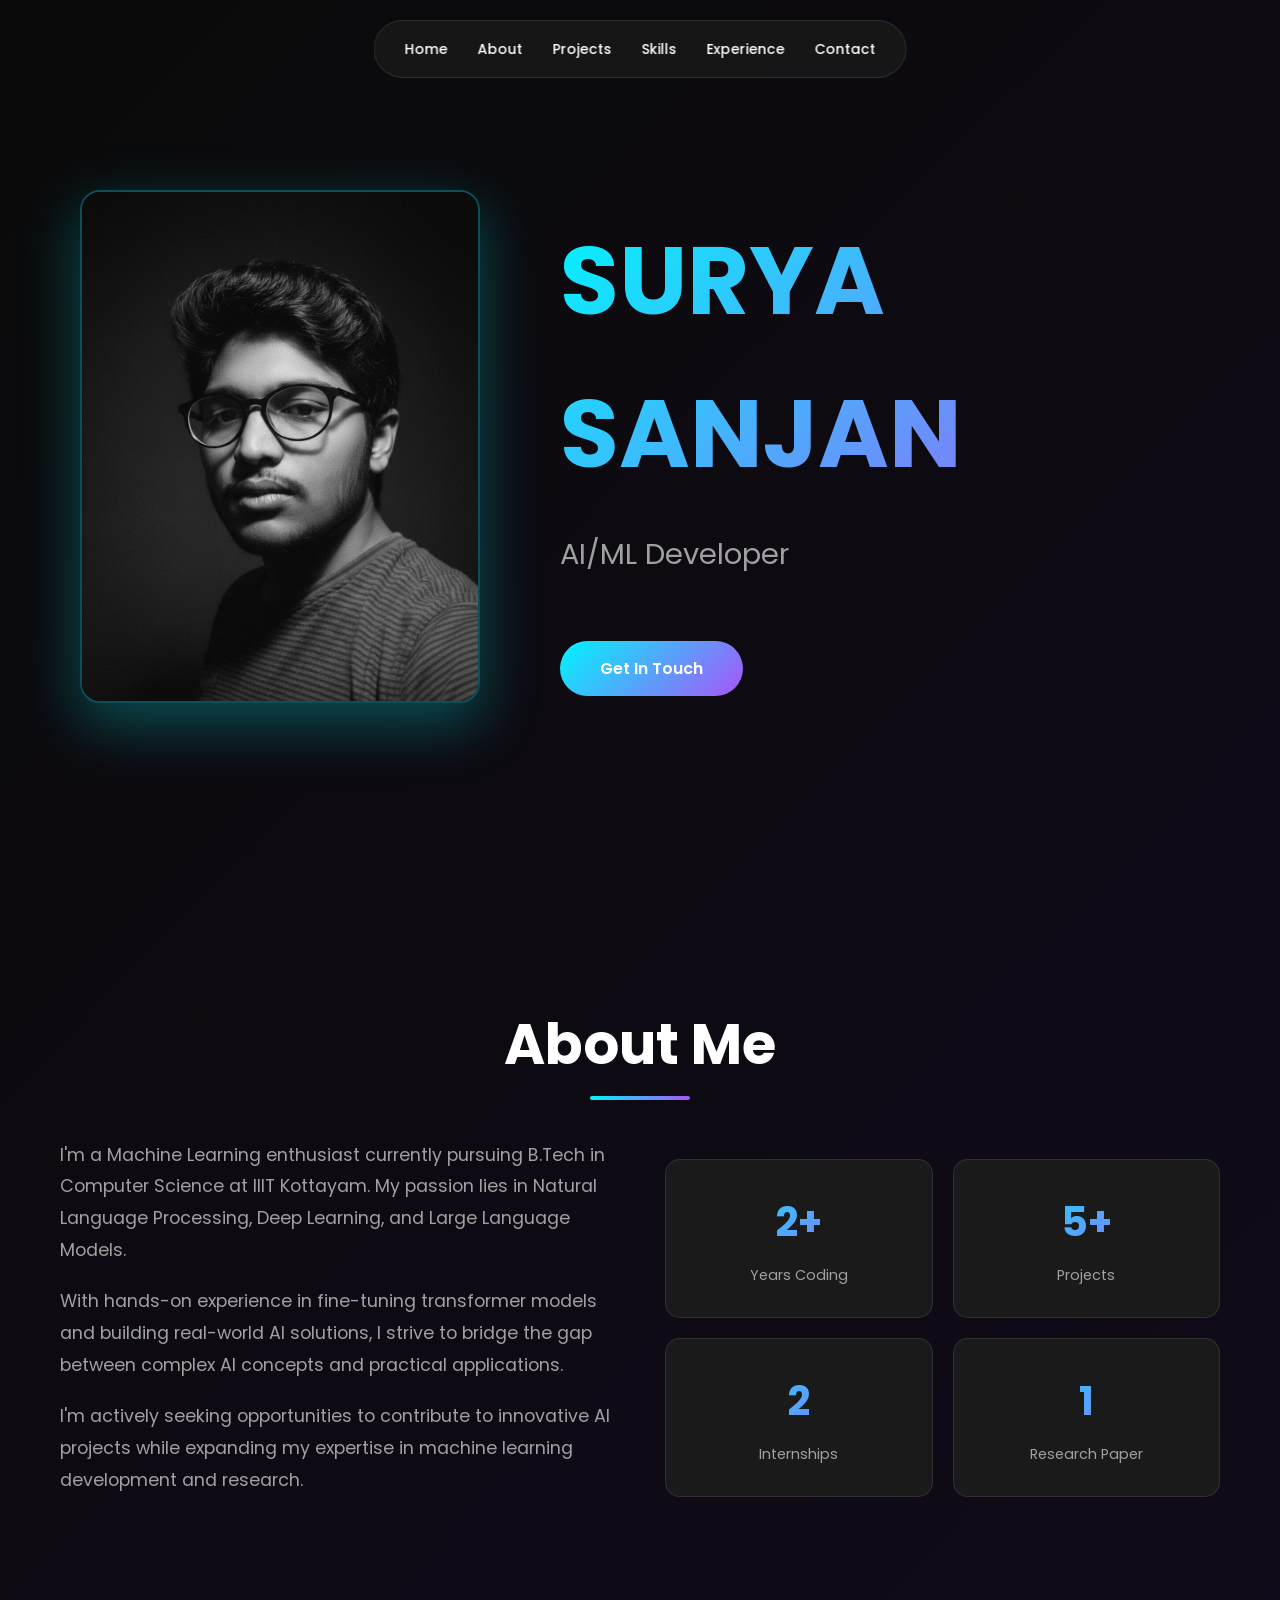
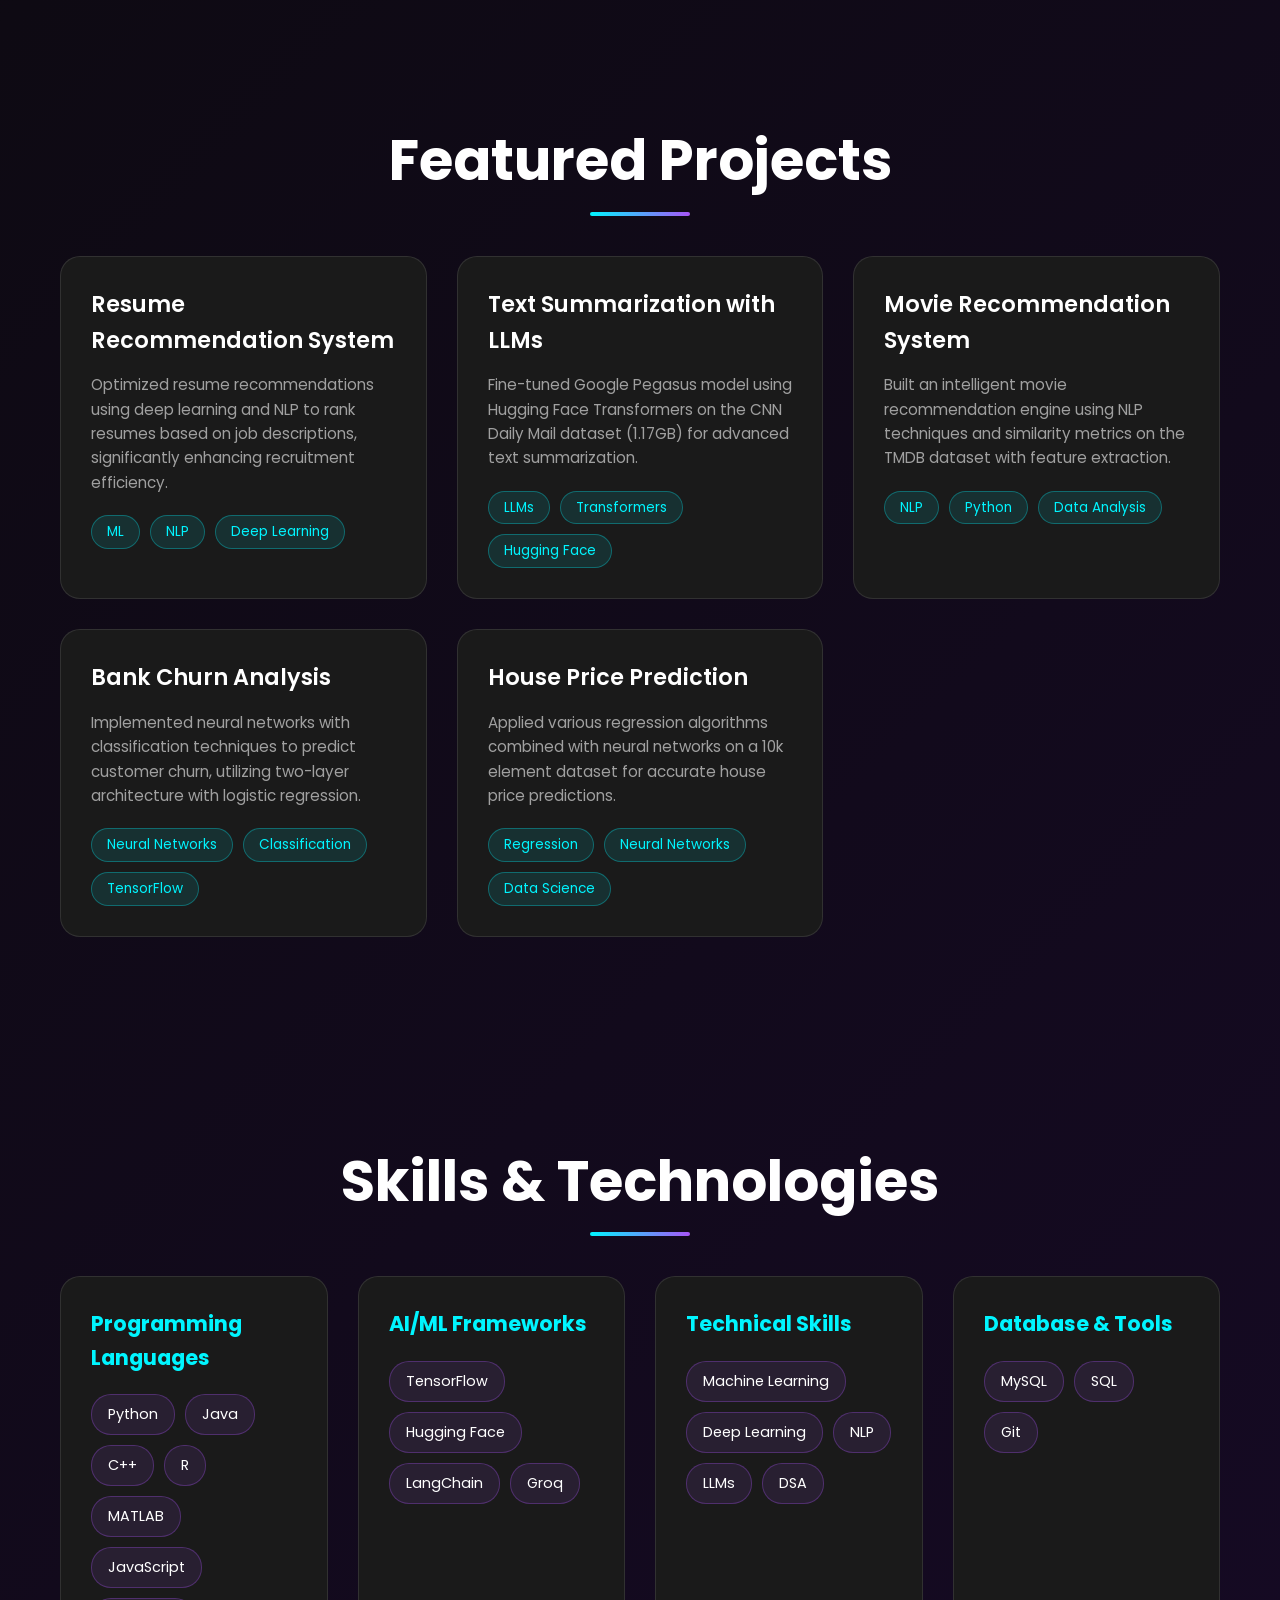
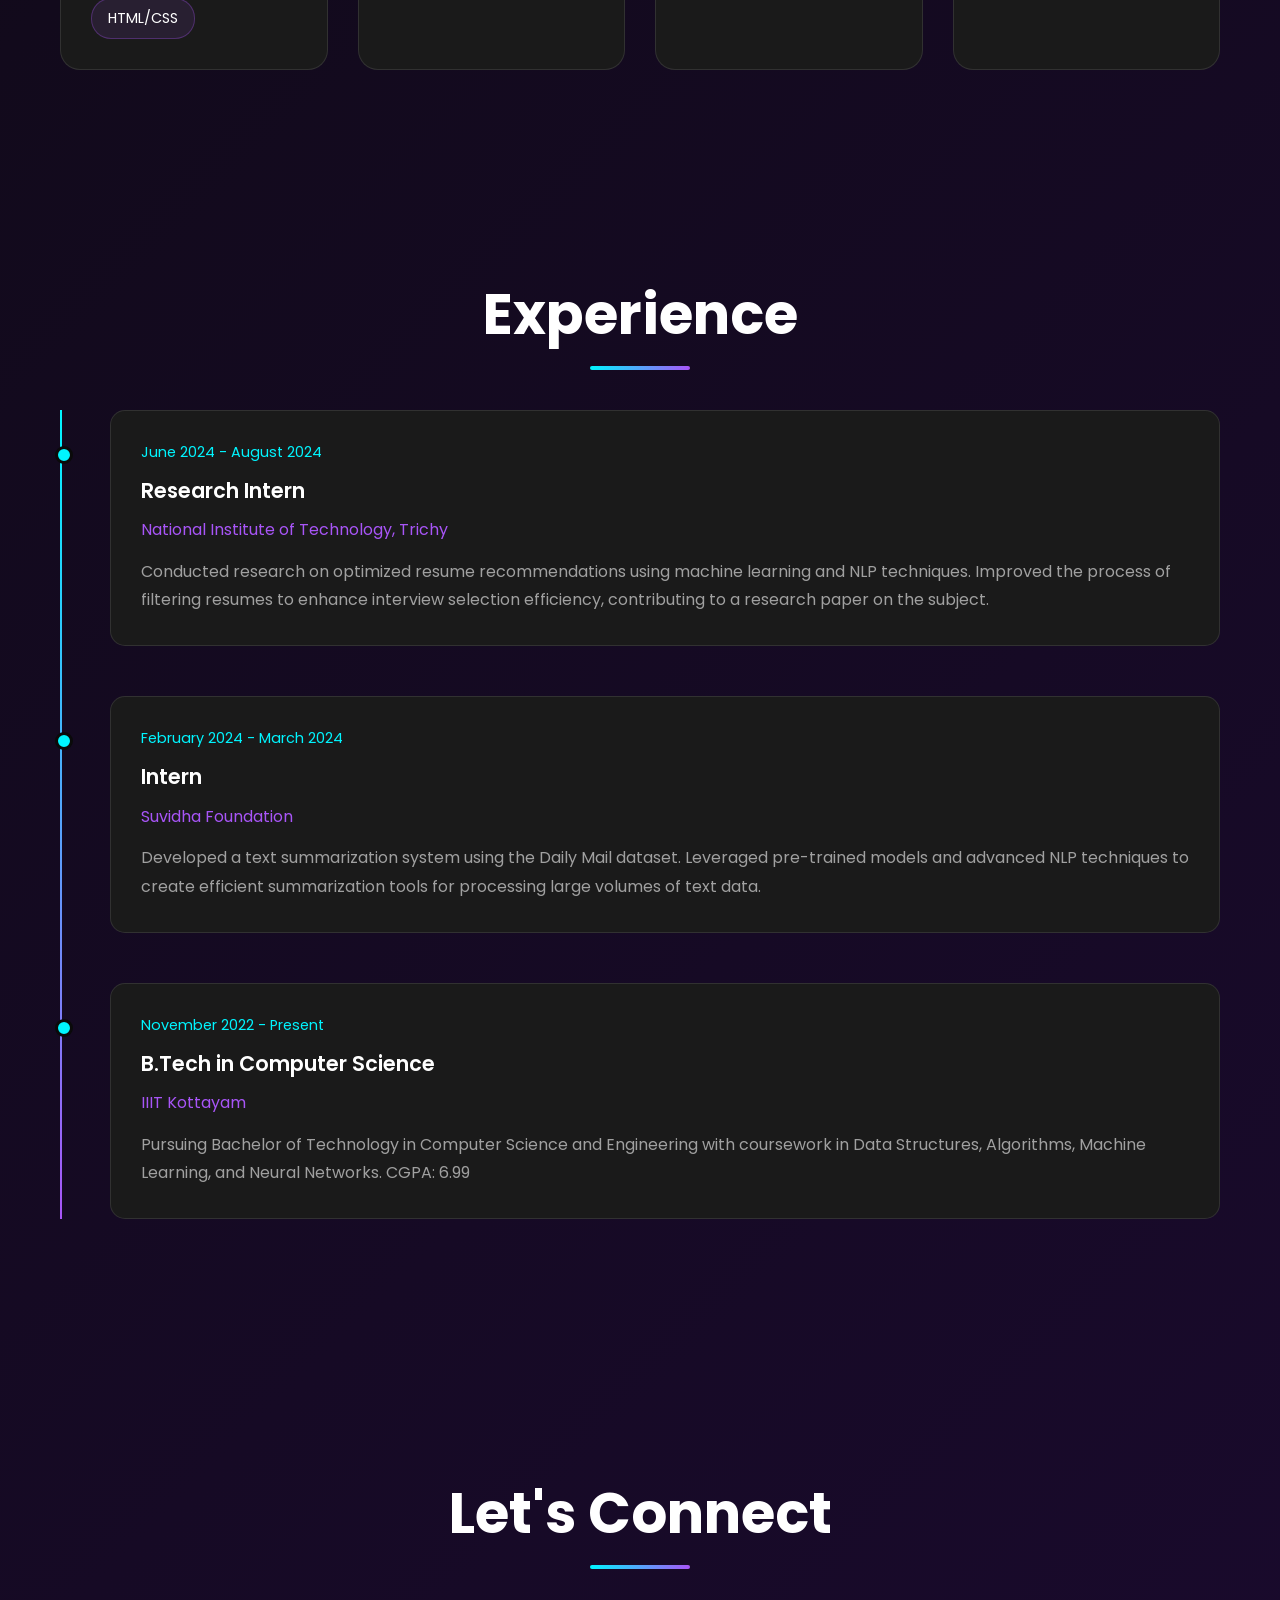
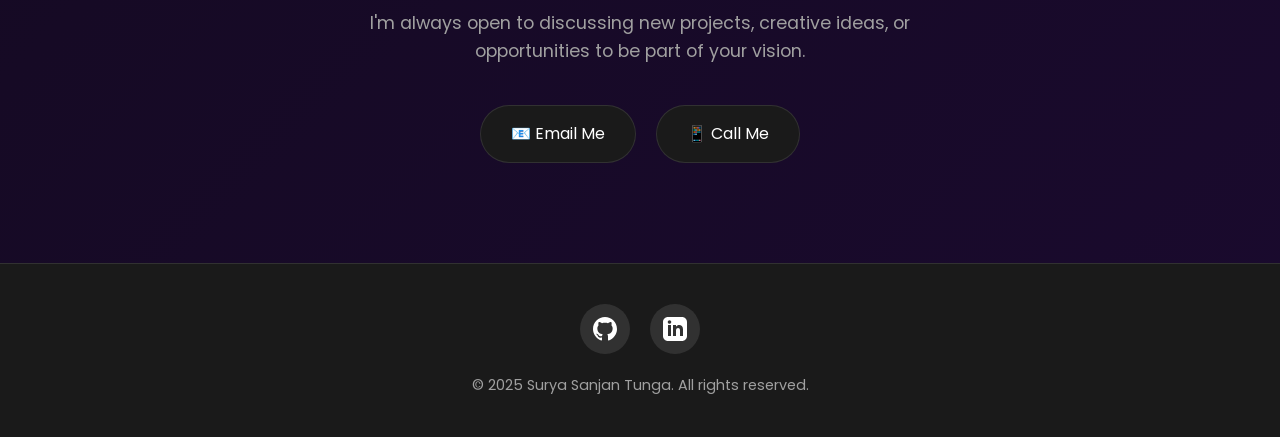
==== index.html @ 17c7e6f6 "index.html" ====
<!DOCTYPE html>
<html lang="en">
<head>
    <meta charset="UTF-8">
    <meta name="viewport" content="width=device-width, initial-scale=1.0">
    <title>Surya Sanjan - AI/ML Developer</title>
    <link href="https://fonts.googleapis.com/css2?family=Poppins:wght@300;400;600;700&display=swap" rel="stylesheet">
    <style>
        * {
            margin: 0;
            padding: 0;
            box-sizing: border-box;
        }

        :root {
            --primary-cyan: #00f5ff;
            --primary-purple: #a855f7;
            --dark-bg: #0a0a0a;
            --card-bg: #1a1a1a;
            --text-primary: #ffffff;
            --text-secondary: #a0a0a0;
        }

        body {
            font-family: 'Poppins', sans-serif;
            background: linear-gradient(135deg, #0a0a0a 0%, #1a0a2e 100%);
            color: var(--text-primary);
            overflow-x: hidden;
            line-height: 1.6;
        }

        #progress-bar {
            position: fixed;
            top: 0;
            left: 0;
            height: 3px;
            background: linear-gradient(90deg, var(--primary-cyan), var(--primary-purple));
            z-index: 9999;
            width: 0;
        }

        nav {
            position: fixed;
            top: 20px;
            left: 50%;
            transform: translateX(-50%);
            background: rgba(26, 26, 26, 0.8);
            backdrop-filter: blur(10px);
            padding: 15px 30px;
            border-radius: 50px;
            z-index: 1000;
            border: 1px solid rgba(255, 255, 255, 0.1);
        }

        nav ul {
            list-style: none;
            display: flex;
            gap: 30px;
        }

        nav a {
            color: var(--text-primary);
            text-decoration: none;
            font-size: 14px;
            font-weight: 500;
            transition: all 0.3s;
            position: relative;
        }

        nav a::after {
            content: '';
            position: absolute;
            bottom: -5px;
            left: 0;
            width: 0;
            height: 2px;
            background: var(--primary-cyan);
            transition: width 0.3s;
        }

        nav a:hover::after {
            width: 100%;
        }

        #hero {
            min-height: 100vh;
            display: flex;
            flex-direction: row;
            justify-content: center;
            align-items: center;
            gap: 80px;
            padding: 0 40px;
            position: relative;
        }

        .hero-image {
            flex: 0 0 400px;
            animation: slideInLeft 1s ease-out;
        }

        .hero-image img {
            width: 100%;
            height: auto;
            border-radius: 20px;
            box-shadow: 0 20px 60px rgba(0, 245, 255, 0.3);
            border: 2px solid rgba(0, 245, 255, 0.3);
        }

        .hero-content {
            flex: 1;
            text-align: left;
            animation: slideInRight 1s ease-out;
        }

        .hero-content h1 {
            font-size: clamp(3rem, 8vw, 6rem);
            font-weight: 700;
            margin-bottom: 20px;
            background: linear-gradient(135deg, var(--primary-cyan), var(--primary-purple));
            -webkit-background-clip: text;
            -webkit-text-fill-color: transparent;
            background-clip: text;
        }

        @keyframes slideInLeft {
            from {
                opacity: 0;
                transform: translateX(-100px);
            }
            to {
                opacity: 1;
                transform: translateX(0);
            }
        }

        @keyframes slideInRight {
            from {
                opacity: 0;
                transform: translateX(100px);
            }
            to {
                opacity: 1;
                transform: translateX(0);
            }
        }

        .typewriter {
            font-size: clamp(1.2rem, 3vw, 1.8rem);
            color: var(--text-secondary);
            margin-bottom: 30px;
            min-height: 60px;
        }

        .cta-button {
            display: inline-block;
            padding: 15px 40px;
            background: linear-gradient(135deg, var(--primary-cyan), var(--primary-purple));
            color: white;
            text-decoration: none;
            border-radius: 50px;
            font-weight: 600;
            transition: all 0.3s;
            margin-top: 20px;
        }

        .cta-button:hover {
            transform: translateY(-3px);
            box-shadow: 0 10px 30px rgba(0, 245, 255, 0.3);
        }

        section {
            padding: 100px 20px;
            max-width: 1200px;
            margin: 0 auto;
        }

        h2 {
            font-size: clamp(2.5rem, 5vw, 3.5rem);
            margin-bottom: 50px;
            text-align: center;
            position: relative;
        }

        h2::after {
            content: '';
            position: absolute;
            bottom: -10px;
            left: 50%;
            transform: translateX(-50%);
            width: 100px;
            height: 4px;
            background: linear-gradient(90deg, var(--primary-cyan), var(--primary-purple));
            border-radius: 2px;
        }

        .about-content {
            display: grid;
            grid-template-columns: 1fr 1fr;
            gap: 50px;
            align-items: center;
        }

        .about-text p {
            font-size: 1.1rem;
            color: var(--text-secondary);
            margin-bottom: 20px;
            line-height: 1.8;
        }

        .about-stats {
            display: grid;
            grid-template-columns: repeat(2, 1fr);
            gap: 20px;
        }

        .stat-card {
            background: var(--card-bg);
            padding: 30px;
            border-radius: 15px;
            text-align: center;
            border: 1px solid rgba(255, 255, 255, 0.1);
            transition: all 0.3s;
        }

        .stat-card:hover {
            transform: translateY(-10px);
            border-color: var(--primary-cyan);
            box-shadow: 0 10px 30px rgba(0, 245, 255, 0.2);
        }

        /* .stat-number {
            font-size: 2.5rem;
            font-weight: 700;
            background: linear-gradient(135deg, var(--primary-cyan), var(--primary-purple));
            -webkit-background-clip: text;
            -webkit-text-fill-color: transparent;
        } */
        .stat-number {
            font-size: 2.5rem;
            font-weight: 700;
            background: linear-gradient(135deg, var(--primary-cyan), var(--primary-purple));
            background-clip: text;              /* ✅ Standard property */
            -webkit-background-clip: text;      /* ✅ For WebKit browsers (Chrome, Safari) */
            -webkit-text-fill-color: transparent;
            color: transparent;                 /* ✅ For compatibility with Firefox */
        }


        .stat-label {
            color: var(--text-secondary);
            font-size: 0.9rem;
            margin-top: 10px;
        }

        .projects-grid {
            display: grid;
            grid-template-columns: repeat(auto-fit, minmax(320px, 1fr));
            gap: 30px;
        }

        .project-card {
            background: var(--card-bg);
            border-radius: 20px;
            overflow: hidden;
            border: 1px solid rgba(255, 255, 255, 0.1);
            transition: all 0.4s;
            cursor: pointer;
        }

        .project-card:hover {
            transform: translateY(-15px) scale(1.02);
            border-color: var(--primary-cyan);
            box-shadow: 0 20px 50px rgba(0, 245, 255, 0.3);
        }

        .project-content {
            padding: 30px;
        }

        .project-title {
            font-size: 1.4rem;
            font-weight: 600;
            margin-bottom: 15px;
            color: var(--text-primary);
        }

        .project-desc {
            color: var(--text-secondary);
            margin-bottom: 20px;
            font-size: 0.95rem;
        }

        .project-tags {
            display: flex;
            flex-wrap: wrap;
            gap: 10px;
        }

        .tag {
            padding: 5px 15px;
            background: rgba(0, 245, 255, 0.1);
            color: var(--primary-cyan);
            border-radius: 20px;
            font-size: 0.85rem;
            border: 1px solid rgba(0, 245, 255, 0.3);
        }

        .skills-container {
            display: grid;
            grid-template-columns: repeat(auto-fit, minmax(250px, 1fr));
            gap: 30px;
        }

        .skill-category {
            background: var(--card-bg);
            padding: 30px;
            border-radius: 20px;
            border: 1px solid rgba(255, 255, 255, 0.1);
            transition: all 0.3s;
        }

        .skill-category:hover {
            border-color: var(--primary-purple);
            box-shadow: 0 10px 30px rgba(168, 85, 247, 0.2);
        }

        .skill-category h3 {
            font-size: 1.3rem;
            margin-bottom: 20px;
            color: var(--primary-cyan);
        }

        .skill-list {
            display: flex;
            flex-wrap: wrap;
            gap: 10px;
        }

        .skill-item {
            padding: 8px 16px;
            background: rgba(168, 85, 247, 0.1);
            border-radius: 20px;
            font-size: 0.9rem;
            border: 1px solid rgba(168, 85, 247, 0.3);
            transition: all 0.3s;
        }

        .skill-item:hover {
            background: rgba(168, 85, 247, 0.2);
            transform: scale(1.05);
        }

        .timeline {
            position: relative;
            padding-left: 50px;
        }

        .timeline::before {
            content: '';
            position: absolute;
            left: 0;
            top: 0;
            height: 100%;
            width: 2px;
            background: linear-gradient(180deg, var(--primary-cyan), var(--primary-purple));
        }

        .timeline-item {
            position: relative;
            margin-bottom: 50px;
            padding: 30px;
            background: var(--card-bg);
            border-radius: 15px;
            border: 1px solid rgba(255, 255, 255, 0.1);
            transition: all 0.3s;
        }

        .timeline-item::before {
            content: '';
            position: absolute;
            left: -56px;
            top: 35px;
            width: 12px;
            height: 12px;
            border-radius: 50%;
            background: var(--primary-cyan);
            border: 3px solid var(--dark-bg);
        }

        .timeline-item:hover {
            transform: translateX(10px);
            border-color: var(--primary-cyan);
            box-shadow: 0 10px 30px rgba(0, 245, 255, 0.2);
        }

        .timeline-date {
            color: var(--primary-cyan);
            font-size: 0.9rem;
            margin-bottom: 10px;
        }

        .timeline-title {
            font-size: 1.3rem;
            font-weight: 600;
            margin-bottom: 10px;
        }

        .timeline-company {
            color: var(--primary-purple);
            margin-bottom: 15px;
        }

        .timeline-desc {
            color: var(--text-secondary);
            line-height: 1.8;
        }

        .contact-content {
            text-align: center;
            max-width: 600px;
            margin: 0 auto;
        }

        .contact-links {
            display: flex;
            justify-content: center;
            gap: 20px;
            margin-top: 40px;
            flex-wrap: wrap;
        }

        .contact-link {
            padding: 15px 30px;
            background: var(--card-bg);
            border-radius: 50px;
            text-decoration: none;
            color: var(--text-primary);
            border: 1px solid rgba(255, 255, 255, 0.1);
            transition: all 0.3s;
            display: flex;
            align-items: center;
            gap: 10px;
        }

        .contact-link:hover {
            border-color: var(--primary-cyan);
            transform: translateY(-5px);
            box-shadow: 0 10px 30px rgba(0, 245, 255, 0.3);
        }

        footer {
            text-align: center;
            padding: 40px 20px;
            background: var(--card-bg);
            border-top: 1px solid rgba(255, 255, 255, 0.1);
        }

        .social-links {
            display: flex;
            justify-content: center;
            gap: 20px;
            margin-bottom: 20px;
        }

        .social-link {
            width: 50px;
            height: 50px;
            border-radius: 50%;
            background: rgba(255, 255, 255, 0.1);
            display: flex;
            align-items: center;
            justify-content: center;
            text-decoration: none;
            color: var(--text-primary);
            transition: all 0.3s;
            font-size: 1.2rem;
        }

        .social-link:hover {
            background: var(--primary-cyan);
            transform: translateY(-5px);
        }

        @media (max-width: 768px) {
            nav ul {
                gap: 15px;
            }

            nav a {
                font-size: 12px;
            }

            #hero {
                flex-direction: column;
                text-align: center;
                gap: 40px;
            }

            .hero-image {
                flex: none;
                max-width: 300px;
            }

            .hero-content {
                text-align: center;
            }

            .about-content {
                grid-template-columns: 1fr;
            }

            .about-stats {
                grid-template-columns: 1fr;
            }

            .projects-grid {
                grid-template-columns: 1fr;
            }

            section {
                padding: 60px 20px;
            }

            .timeline {
                padding-left: 30px;
            }

            .timeline-item::before {
                left: -36px;
            }
        }
    </style>
</head>
<body>
    <div id="progress-bar"></div>

    <nav>
        <ul>
            <li><a href="#hero">Home</a></li>
            <li><a href="#about">About</a></li>
            <li><a href="#projects">Projects</a></li>
            <li><a href="#skills">Skills</a></li>
            <li><a href="#experience">Experience</a></li>
            <li><a href="#contact">Contact</a></li>
        </ul>
    </nav>

    <section id="hero">
        <div class="hero-image">
            <img src="img.jpg" alt="Surya Sanjan">
        </div>
        <div class="hero-content">
            <h1>SURYA SANJAN</h1>
            <div class="typewriter" id="typewriter"></div>
            <a href="#contact" class="cta-button">Get In Touch</a>
        </div>
    </section>

    <section id="about">
        <h2>About Me</h2>
        <div class="about-content">
            <div class="about-text">
                <p>
                    I'm a Machine Learning enthusiast currently pursuing B.Tech in Computer Science at IIIT Kottayam. 
                    My passion lies in Natural Language Processing, Deep Learning, and Large Language Models.
                </p>
                <p>
                    With hands-on experience in fine-tuning transformer models and building real-world AI solutions, 
                    I strive to bridge the gap between complex AI concepts and practical applications.
                </p>
                <p>
                    I'm actively seeking opportunities to contribute to innovative AI projects while expanding my expertise 
                    in machine learning development and research.
                </p>
            </div>
            <div class="about-stats">
                <div class="stat-card">
                    <div class="stat-number">2+</div>
                    <div class="stat-label">Years Coding</div>
                </div>
                <div class="stat-card">
                    <div class="stat-number">5+</div>
                    <div class="stat-label">Projects</div>
                </div>
                <div class="stat-card">
                    <div class="stat-number">2</div>
                    <div class="stat-label">Internships</div>
                </div>
                <div class="stat-card">
                    <div class="stat-number">1</div>
                    <div class="stat-label">Research Paper</div>
                </div>
            </div>
        </div>
    </section>

    <section id="projects">
        <h2>Featured Projects</h2>
        <div class="projects-grid">
            <div class="project-card">
                <div class="project-content">
                    <h3 class="project-title">Resume Recommendation System</h3>
                    <p class="project-desc">
                        Optimized resume recommendations using deep learning and NLP to rank resumes based on job descriptions, 
                        significantly enhancing recruitment efficiency.
                    </p>
                    <div class="project-tags">
                        <span class="tag">ML</span>
                        <span class="tag">NLP</span>
                        <span class="tag">Deep Learning</span>
                    </div>
                </div>
            </div>

            <div class="project-card">
                <div class="project-content">
                    <h3 class="project-title">Text Summarization with LLMs</h3>
                    <p class="project-desc">
                        Fine-tuned Google Pegasus model using Hugging Face Transformers on the CNN Daily Mail dataset (1.17GB) 
                        for advanced text summarization.
                    </p>
                    <div class="project-tags">
                        <span class="tag">LLMs</span>
                        <span class="tag">Transformers</span>
                        <span class="tag">Hugging Face</span>
                    </div>
                </div>
            </div>

            <div class="project-card">
                <div class="project-content">
                    <h3 class="project-title">Movie Recommendation System</h3>
                    <p class="project-desc">
                        Built an intelligent movie recommendation engine using NLP techniques and similarity metrics 
                        on the TMDB dataset with feature extraction.
                    </p>
                    <div class="project-tags">
                        <span class="tag">NLP</span>
                        <span class="tag">Python</span>
                        <span class="tag">Data Analysis</span>
                    </div>
                </div>
            </div>

            <div class="project-card">
                <div class="project-content">
                    <h3 class="project-title">Bank Churn Analysis</h3>
                    <p class="project-desc">
                        Implemented neural networks with classification techniques to predict customer churn, 
                        utilizing two-layer architecture with logistic regression.
                    </p>
                    <div class="project-tags">
                        <span class="tag">Neural Networks</span>
                        <span class="tag">Classification</span>
                        <span class="tag">TensorFlow</span>
                    </div>
                </div>
            </div>

            <div class="project-card">
                <div class="project-content">
                    <h3 class="project-title">House Price Prediction</h3>
                    <p class="project-desc">
                        Applied various regression algorithms combined with neural networks on a 10k element dataset 
                        for accurate house price predictions.
                    </p>
                    <div class="project-tags">
                        <span class="tag">Regression</span>
                        <span class="tag">Neural Networks</span>
                        <span class="tag">Data Science</span>
                    </div>
                </div>
            </div>
        </div>
    </section>

    <section id="skills">
        <h2>Skills & Technologies</h2>
        <div class="skills-container">
            <div class="skill-category">
                <h3>Programming Languages</h3>
                <div class="skill-list">
                    <span class="skill-item">Python</span>
                    <span class="skill-item">Java</span>
                    <span class="skill-item">C++</span>
                    <span class="skill-item">R</span>
                    <span class="skill-item">MATLAB</span>
                    <span class="skill-item">JavaScript</span>
                    <span class="skill-item">HTML/CSS</span>
                </div>
            </div>

            <div class="skill-category">
                <h3>AI/ML Frameworks</h3>
                <div class="skill-list">
                    <span class="skill-item">TensorFlow</span>
                    <span class="skill-item">Hugging Face</span>
                    <span class="skill-item">LangChain</span>
                    <span class="skill-item">Groq</span>
                </div>
            </div>

            <div class="skill-category">
                <h3>Technical Skills</h3>
                <div class="skill-list">
                    <span class="skill-item">Machine Learning</span>
                    <span class="skill-item">Deep Learning</span>
                    <span class="skill-item">NLP</span>
                    <span class="skill-item">LLMs</span>
                    <span class="skill-item">DSA</span>
                </div>
            </div>

            <div class="skill-category">
                <h3>Database & Tools</h3>
                <div class="skill-list">
                    <span class="skill-item">MySQL</span>
                    <span class="skill-item">SQL</span>
                    <span class="skill-item">Git</span>
                </div>
            </div>
        </div>
    </section>

    <section id="experience">
        <h2>Experience</h2>
        <div class="timeline">
            <div class="timeline-item">
                <div class="timeline-date">June 2024 - August 2024</div>
                <h3 class="timeline-title">Research Intern</h3>
                <div class="timeline-company">National Institute of Technology, Trichy</div>
                <p class="timeline-desc">
                    Conducted research on optimized resume recommendations using machine learning and NLP techniques. 
                    Improved the process of filtering resumes to enhance interview selection efficiency, contributing to 
                    a research paper on the subject.
                </p>
            </div>

            <div class="timeline-item">
                <div class="timeline-date">February 2024 - March 2024</div>
                <h3 class="timeline-title">Intern</h3>
                <div class="timeline-company">Suvidha Foundation</div>
                <p class="timeline-desc">
                    Developed a text summarization system using the Daily Mail dataset. Leveraged pre-trained models and 
                    advanced NLP techniques to create efficient summarization tools for processing large volumes of text data.
                </p>
            </div>

            <div class="timeline-item">
                <div class="timeline-date">November 2022 - Present</div>
                <h3 class="timeline-title">B.Tech in Computer Science</h3>
                <div class="timeline-company">IIIT Kottayam</div>
                <p class="timeline-desc">
                    Pursuing Bachelor of Technology in Computer Science and Engineering with coursework in Data Structures, 
                    Algorithms, Machine Learning, and Neural Networks. CGPA: 6.99
                </p>
            </div>
        </div>
    </section>

    <section id="contact">
        <h2>Let's Connect</h2>
        <div class="contact-content">
            <p style="color: var(--text-secondary); font-size: 1.1rem; margin-bottom: 30px;">
                I'm always open to discussing new projects, creative ideas, or opportunities to be part of your vision.
            </p>
            <div class="contact-links">
                <a href="mailto:t.sanjan018@gmail.com" class="contact-link">
                    📧 Email Me
                </a>
                <a href="tel:+919059397913" class="contact-link">
                    📱 Call Me
                </a>
            </div>
        </div>
    </section>

    <footer>
        <div class="social-links">
            <a href="https://github.com/Sanjan2005" target="_blank" class="social-link" title="GitHub">
                <svg width="24" height="24" viewBox="0 0 24 24" fill="currentColor">
                    <path d="M12 0c-6.626 0-12 5.373-12 12 0 5.302 3.438 9.8 8.207 11.387.599.111.793-.261.793-.577v-2.234c-3.338.726-4.033-1.416-4.033-1.416-.546-1.387-1.333-1.756-1.333-1.756-1.089-.745.083-.729.083-.729 1.205.084 1.839 1.237 1.839 1.237 1.07 1.834 2.807 1.304 3.492.997.107-.775.418-1.305.762-1.604-2.665-.305-5.467-1.334-5.467-5.931 0-1.311.469-2.381 1.236-3.221-.124-.303-.535-1.524.117-3.176 0 0 1.008-.322 3.301 1.23.957-.266 1.983-.399 3.003-.404 1.02.005 2.047.138 3.006.404 2.291-1.552 3.297-1.23 3.297-1.23.653 1.653.242 2.874.118 3.176.77.84 1.235 1.911 1.235 3.221 0 4.609-2.807 5.624-5.479 5.921.43.372.823 1.102.823 2.222v3.293c0 .319.192.694.801.576 4.765-1.589 8.199-6.086 8.199-11.386 0-6.627-5.373-12-12-12z"/>
                </svg>
            </a>
            <a href="https://linkedin.com/in/surya-sanjan-6b492125a" target="_blank" class="social-link" title="LinkedIn">
                <svg width="24" height="24" viewBox="0 0 24 24" fill="currentColor">
                    <path d="M19 0h-14c-2.761 0-5 2.239-5 5v14c0 2.761 2.239 5 5 5h14c2.762 0 5-2.239 5-5v-14c0-2.761-2.238-5-5-5zm-11 19h-3v-11h3v11zm-1.5-12.268c-.966 0-1.75-.79-1.75-1.764s.784-1.764 1.75-1.764 1.75.79 1.75 1.764-.783 1.764-1.75 1.764zm13.5 12.268h-3v-5.604c0-3.368-4-3.113-4 0v5.604h-3v-11h3v1.765c1.396-2.586 7-2.777 7 2.476v6.759z"/>
                </svg>
            </a>
        </div>
        <p style="color: var(--text-secondary); font-size: 0.9rem;">
            © 2025 Surya Sanjan Tunga. All rights reserved.
        </p>
    </footer>

    <script>
        window.addEventListener('scroll', function() {
            const winScroll = document.body.scrollTop || document.documentElement.scrollTop;
            const height = document.documentElement.scrollHeight - document.documentElement.clientHeight;
            const scrolled = (winScroll / height) * 100;
            document.getElementById('progress-bar').style.width = scrolled + '%';
        });

        const phrases = ['AI/ML Developer', 'NLP Enthusiast', 'Deep Learning Expert', 'LLM Specialist'];
        let phraseIndex = 0;
        let charIndex = 0;
        let isDeleting = false;
        const typewriterElement = document.getElementById('typewriter');

        function typeWriter() {
            const currentPhrase = phrases[phraseIndex];
            
            if (isDeleting) {
                typewriterElement.textContent = currentPhrase.substring(0, charIndex - 1);
                charIndex--;
            } else {
                typewriterElement.textContent = currentPhrase.substring(0, charIndex + 1);
                charIndex++;
            }

            let typeSpeed = isDeleting ? 50 : 100;

            if (!isDeleting && charIndex === currentPhrase.length) {
                typeSpeed = 2000;
                isDeleting = true;
            } else if (isDeleting && charIndex === 0) {
                isDeleting = false;
                phraseIndex = (phraseIndex + 1) % phrases.length;
                typeSpeed = 500;
            }

            setTimeout(typeWriter, typeSpeed);
        }

        typeWriter();
    </script>
</body>
</html>
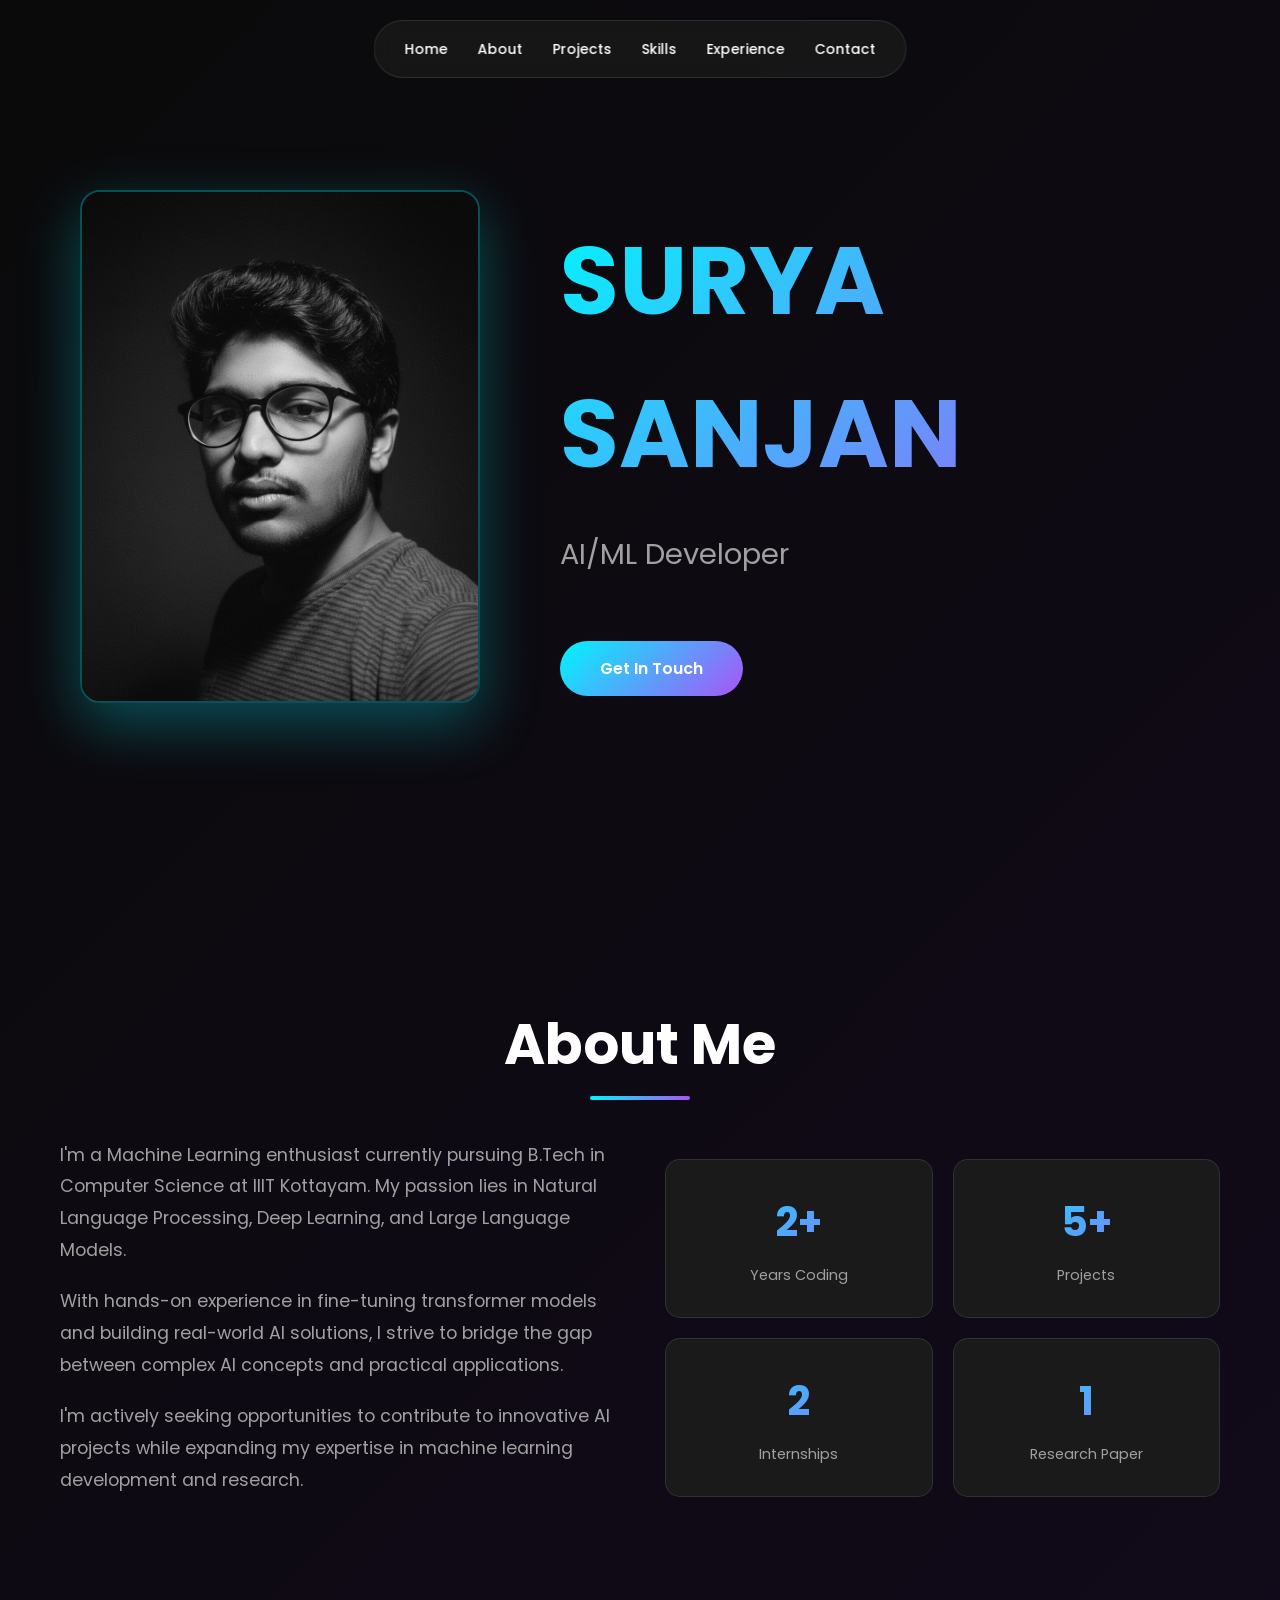
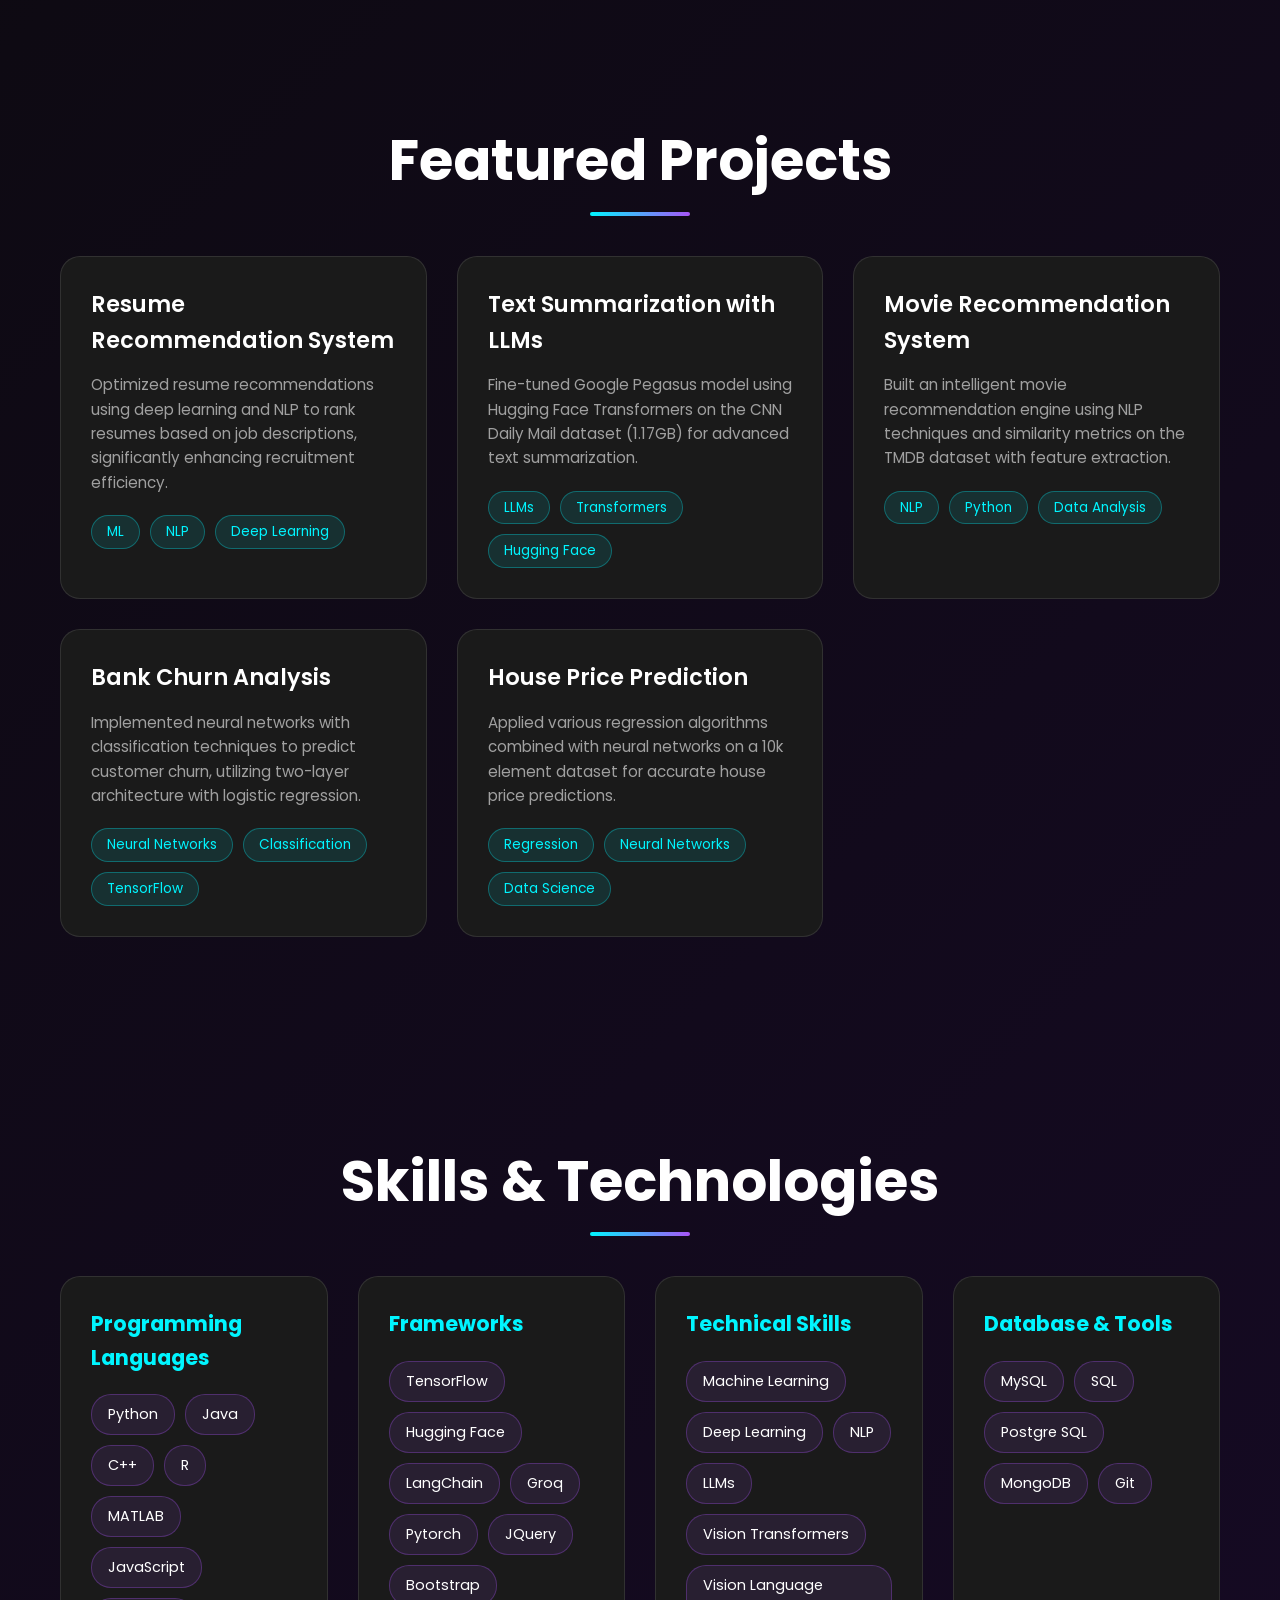
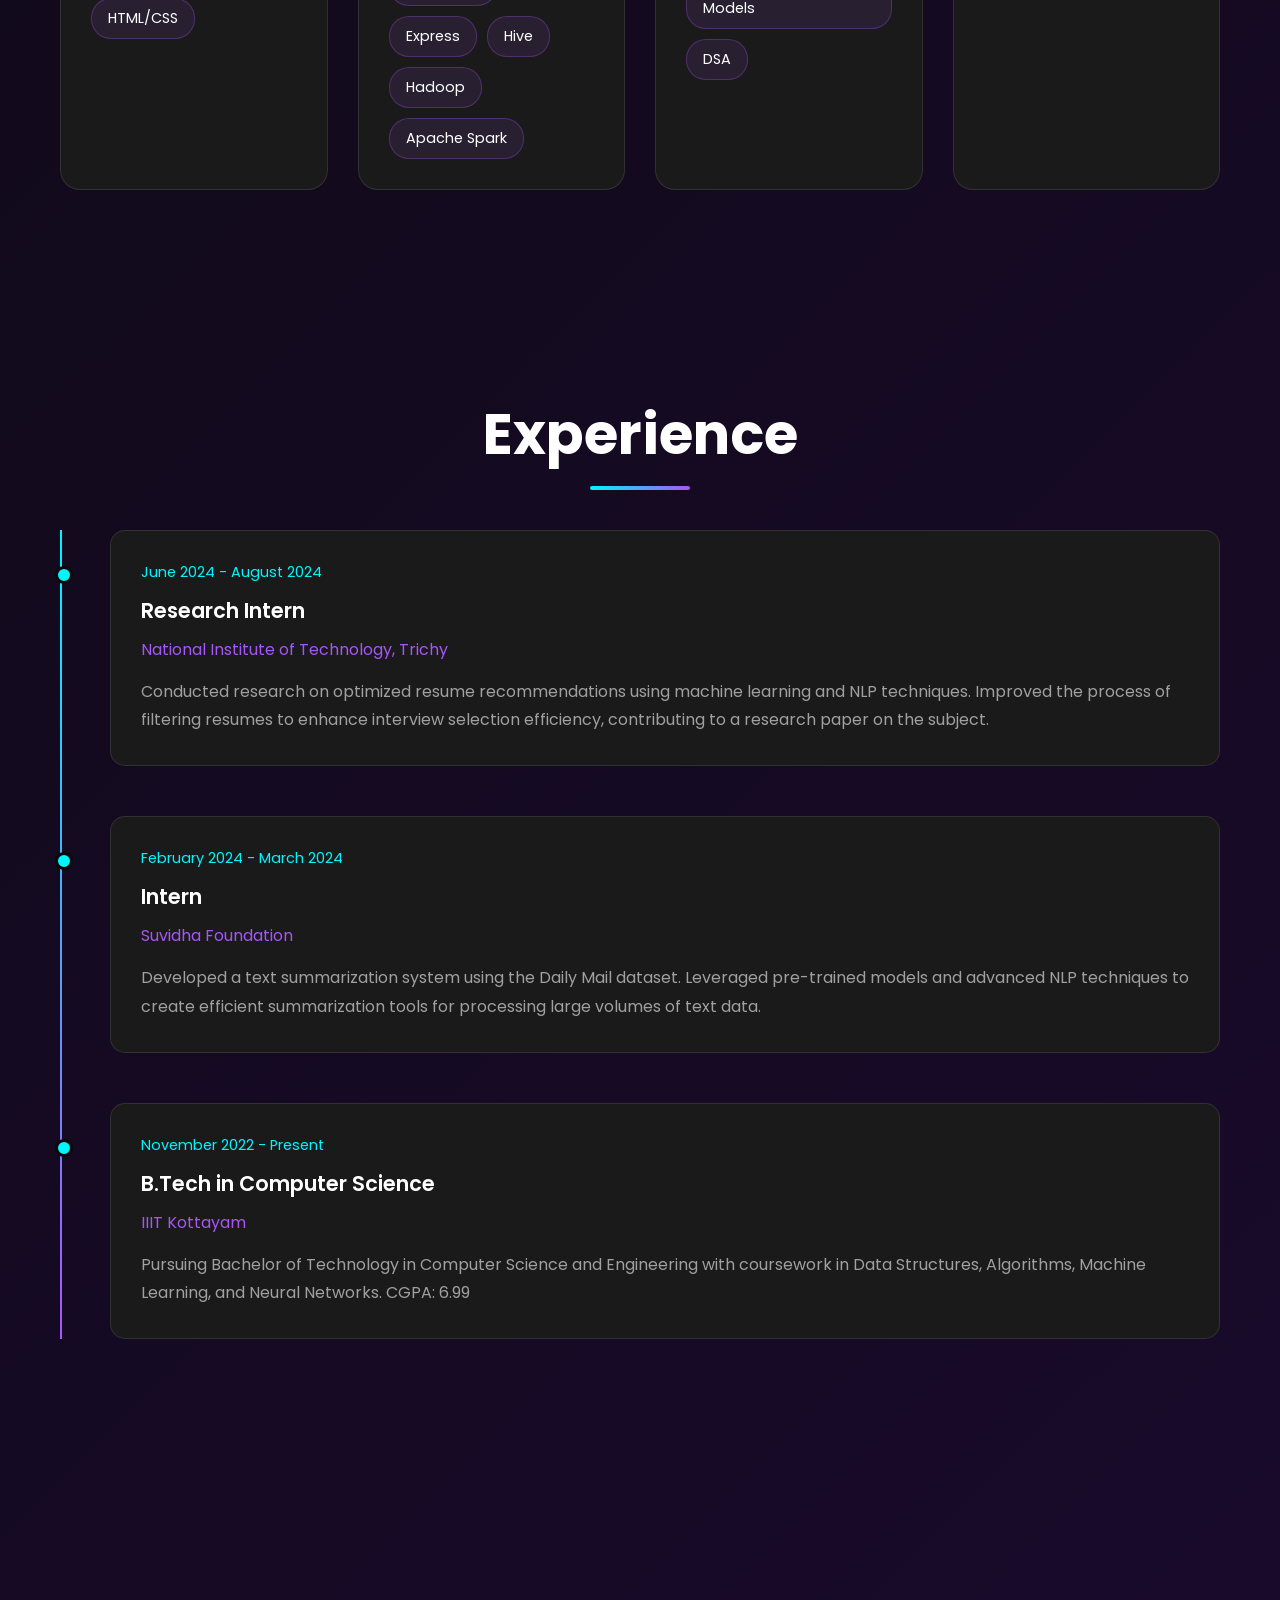
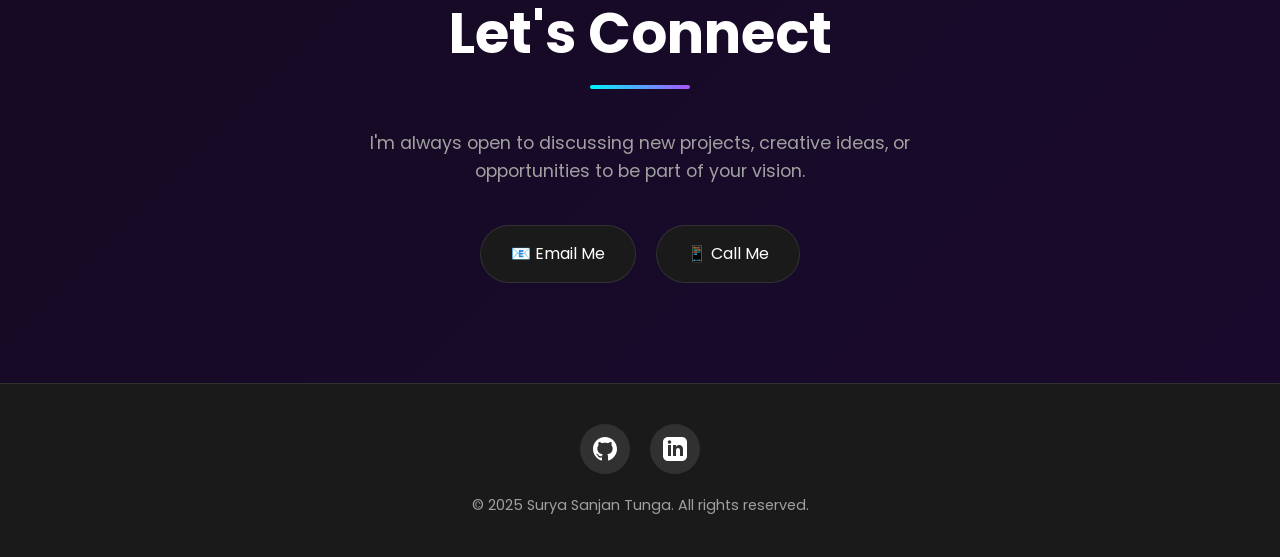
==== commit 82f73a23: "index.html" ====
--- a/index.html
+++ b/index.html
@@ -691,12 +691,19 @@
             </div>
 
             <div class="skill-category">
-                <h3>AI/ML Frameworks</h3>
+                <h3>Frameworks</h3>
                 <div class="skill-list">
                     <span class="skill-item">TensorFlow</span>
                     <span class="skill-item">Hugging Face</span>
                     <span class="skill-item">LangChain</span>
                     <span class="skill-item">Groq</span>
+                    <span class="skill-item">Pytorch</span>
+                    <span class="skill-item">JQuery</span>
+                    <span class="skill-item">Bootstrap</span>
+                    <span class="skill-item">Express</span>
+                    <span class="skill-item">Hive</span>
+                    <span class="skill-item">Hadoop</span>
+                    <span class="skill-item">Apache Spark</span>
                 </div>
             </div>
 
@@ -707,6 +714,8 @@
                     <span class="skill-item">Deep Learning</span>
                     <span class="skill-item">NLP</span>
                     <span class="skill-item">LLMs</span>
+                    <span class="skill-item">Vision Transformers</span>
+                    <span class="skill-item">Vision Language Models</span>
                     <span class="skill-item">DSA</span>
                 </div>
             </div>
@@ -716,6 +725,8 @@
                 <div class="skill-list">
                     <span class="skill-item">MySQL</span>
                     <span class="skill-item">SQL</span>
+                    <span class="skill-item">Postgre SQL</span>
+                    <span class="skill-item">MongoDB</span>
                     <span class="skill-item">Git</span>
                 </div>
             </div>
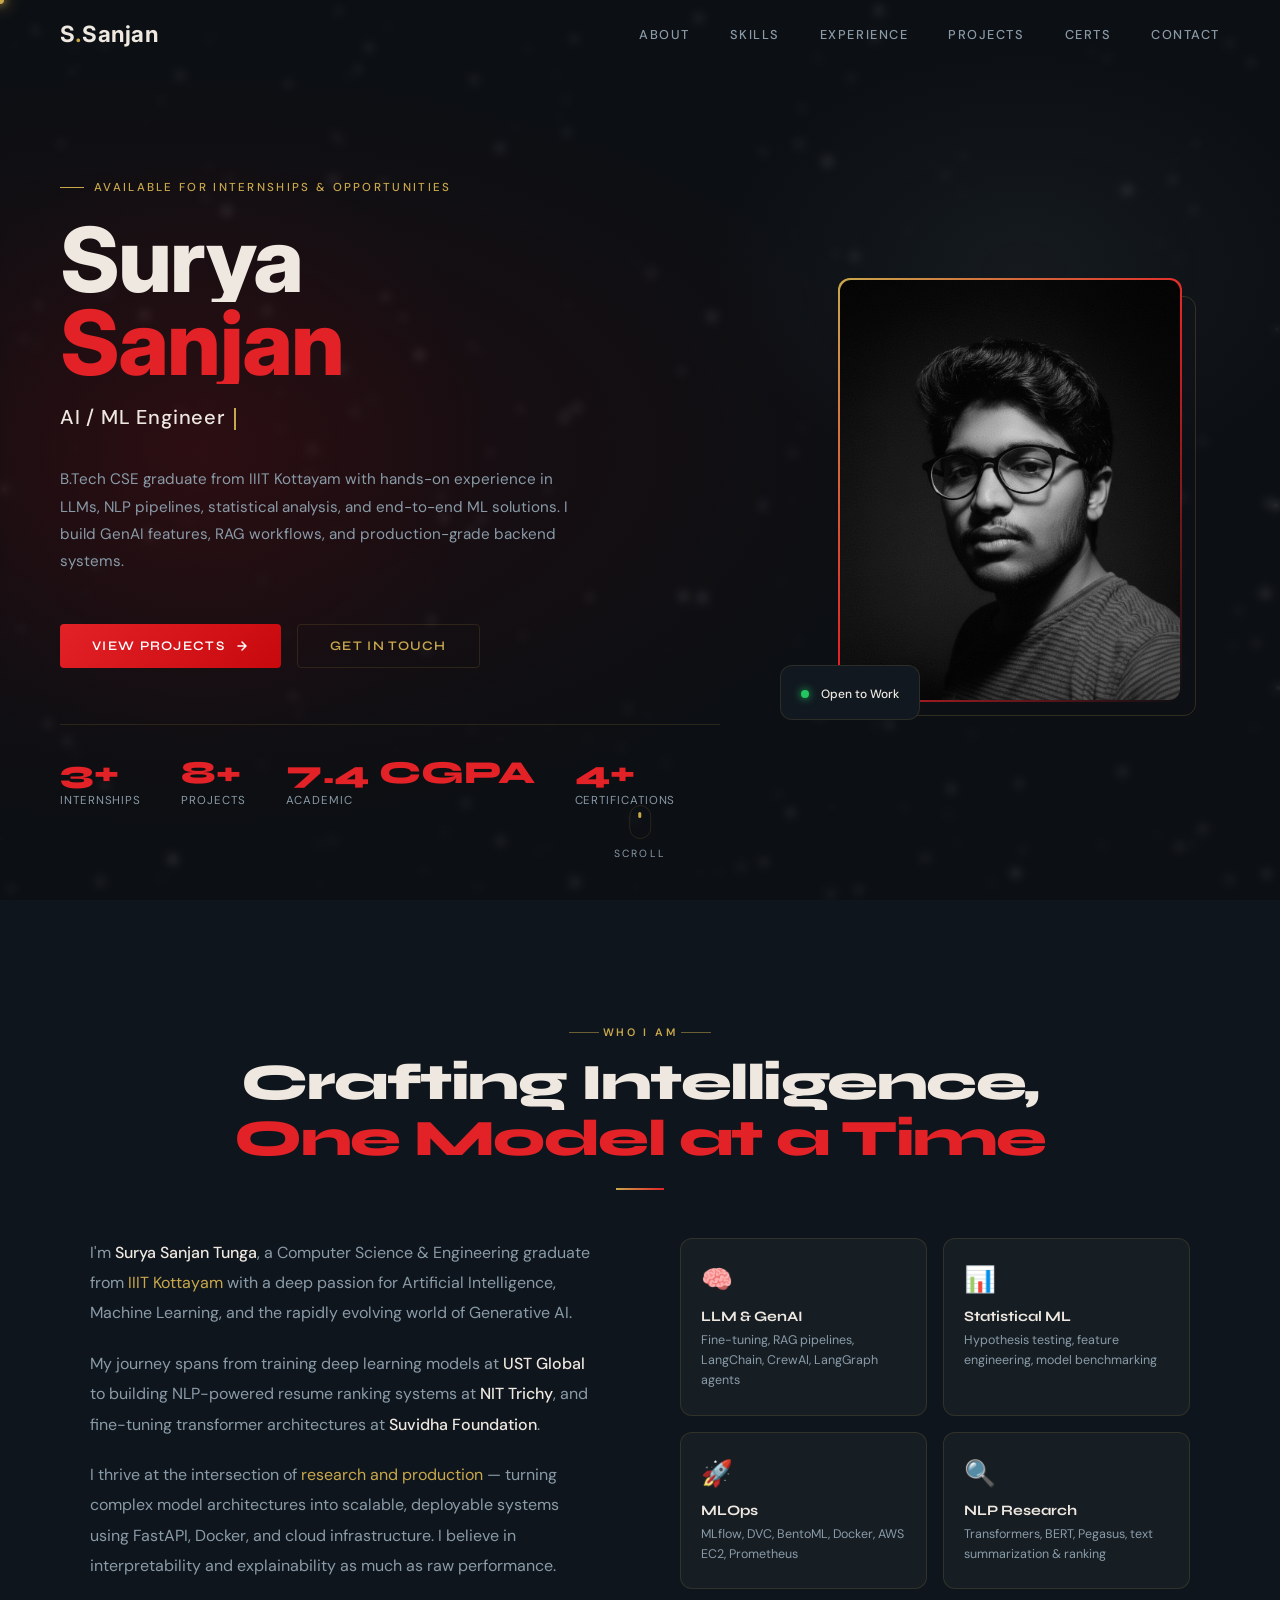
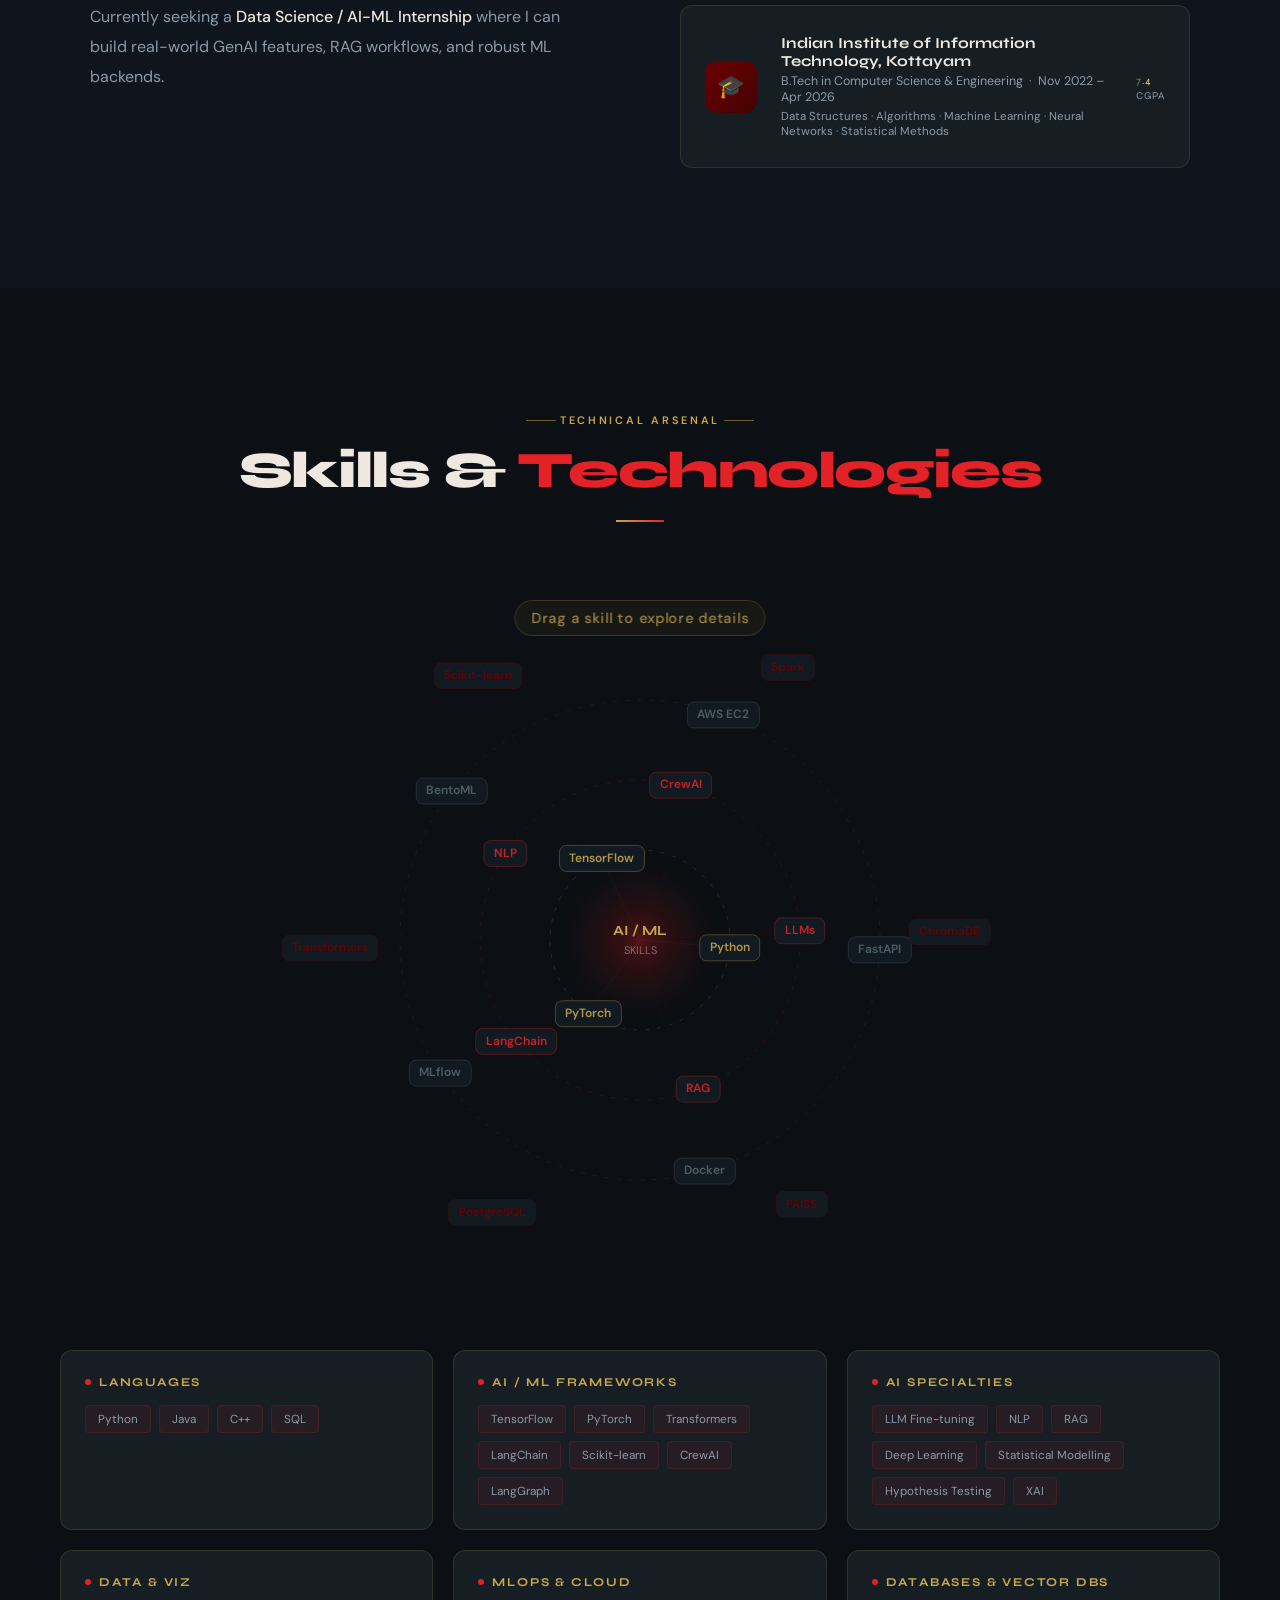
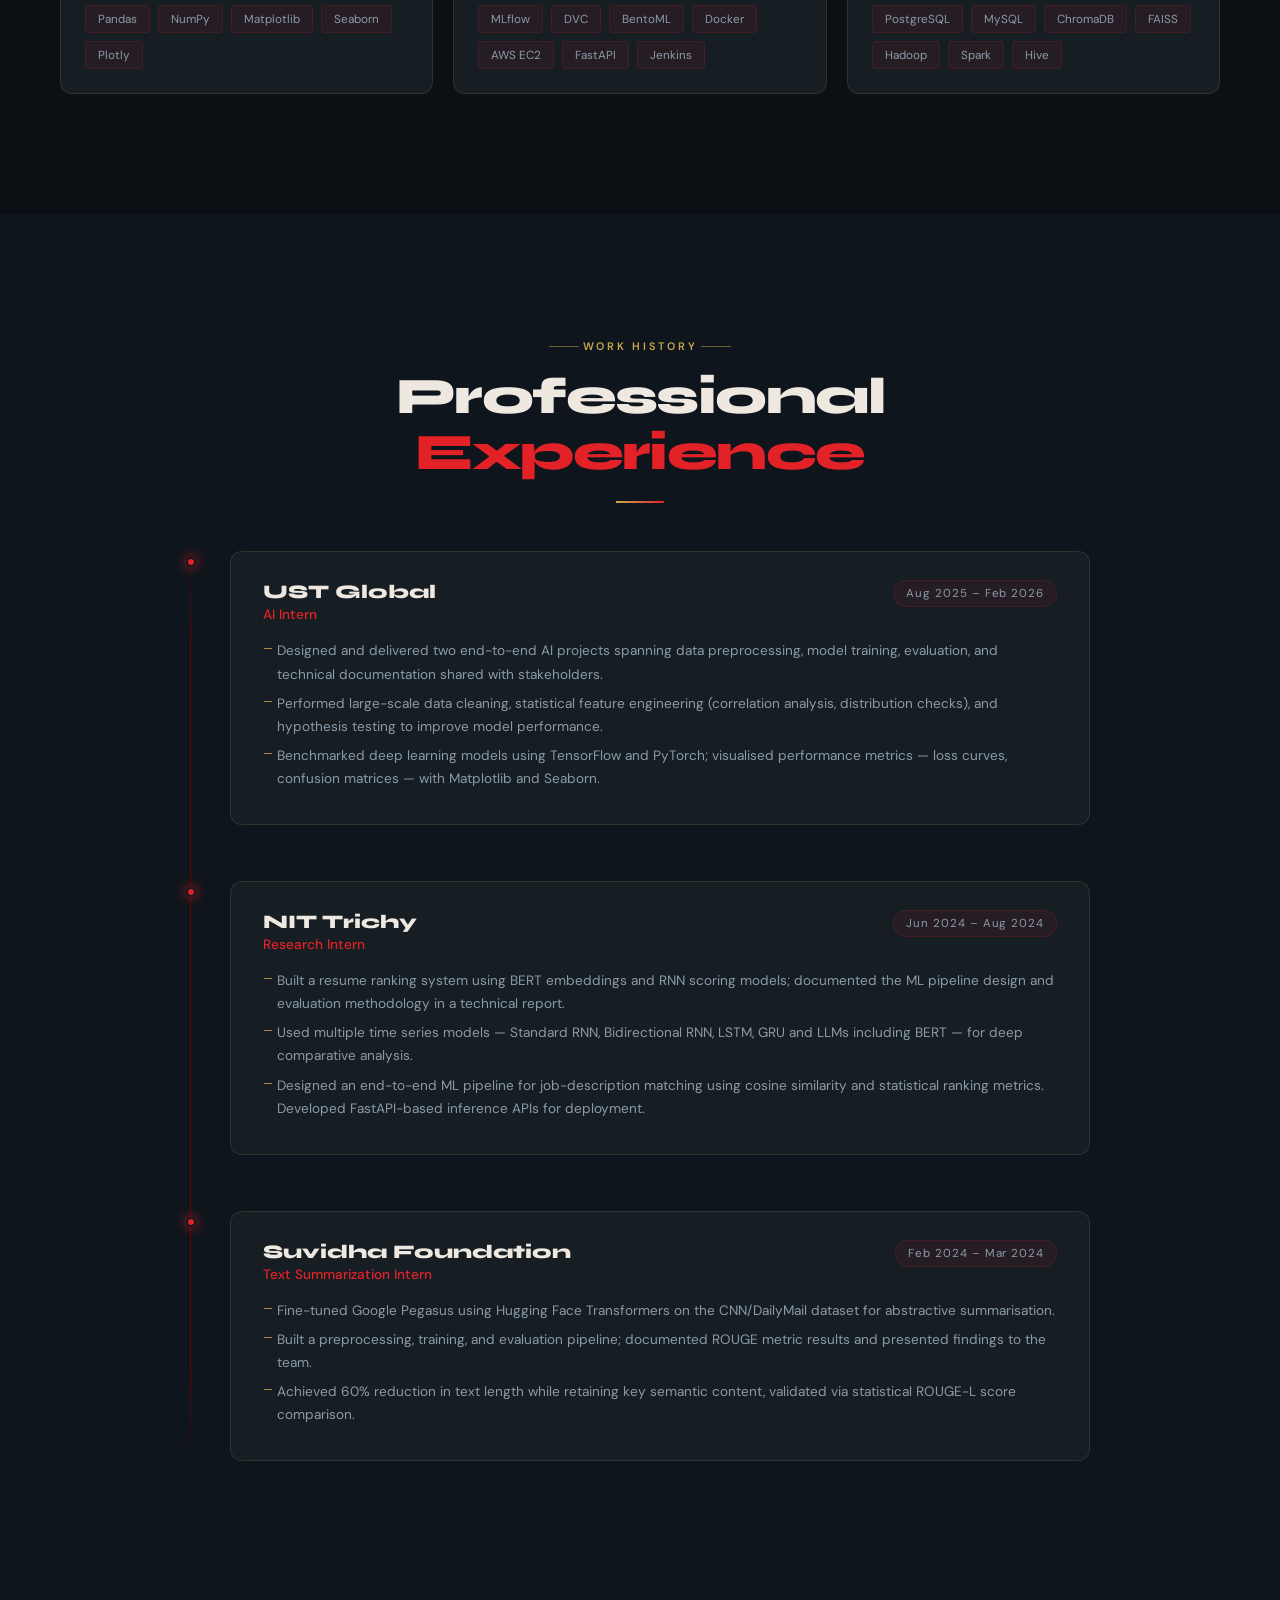
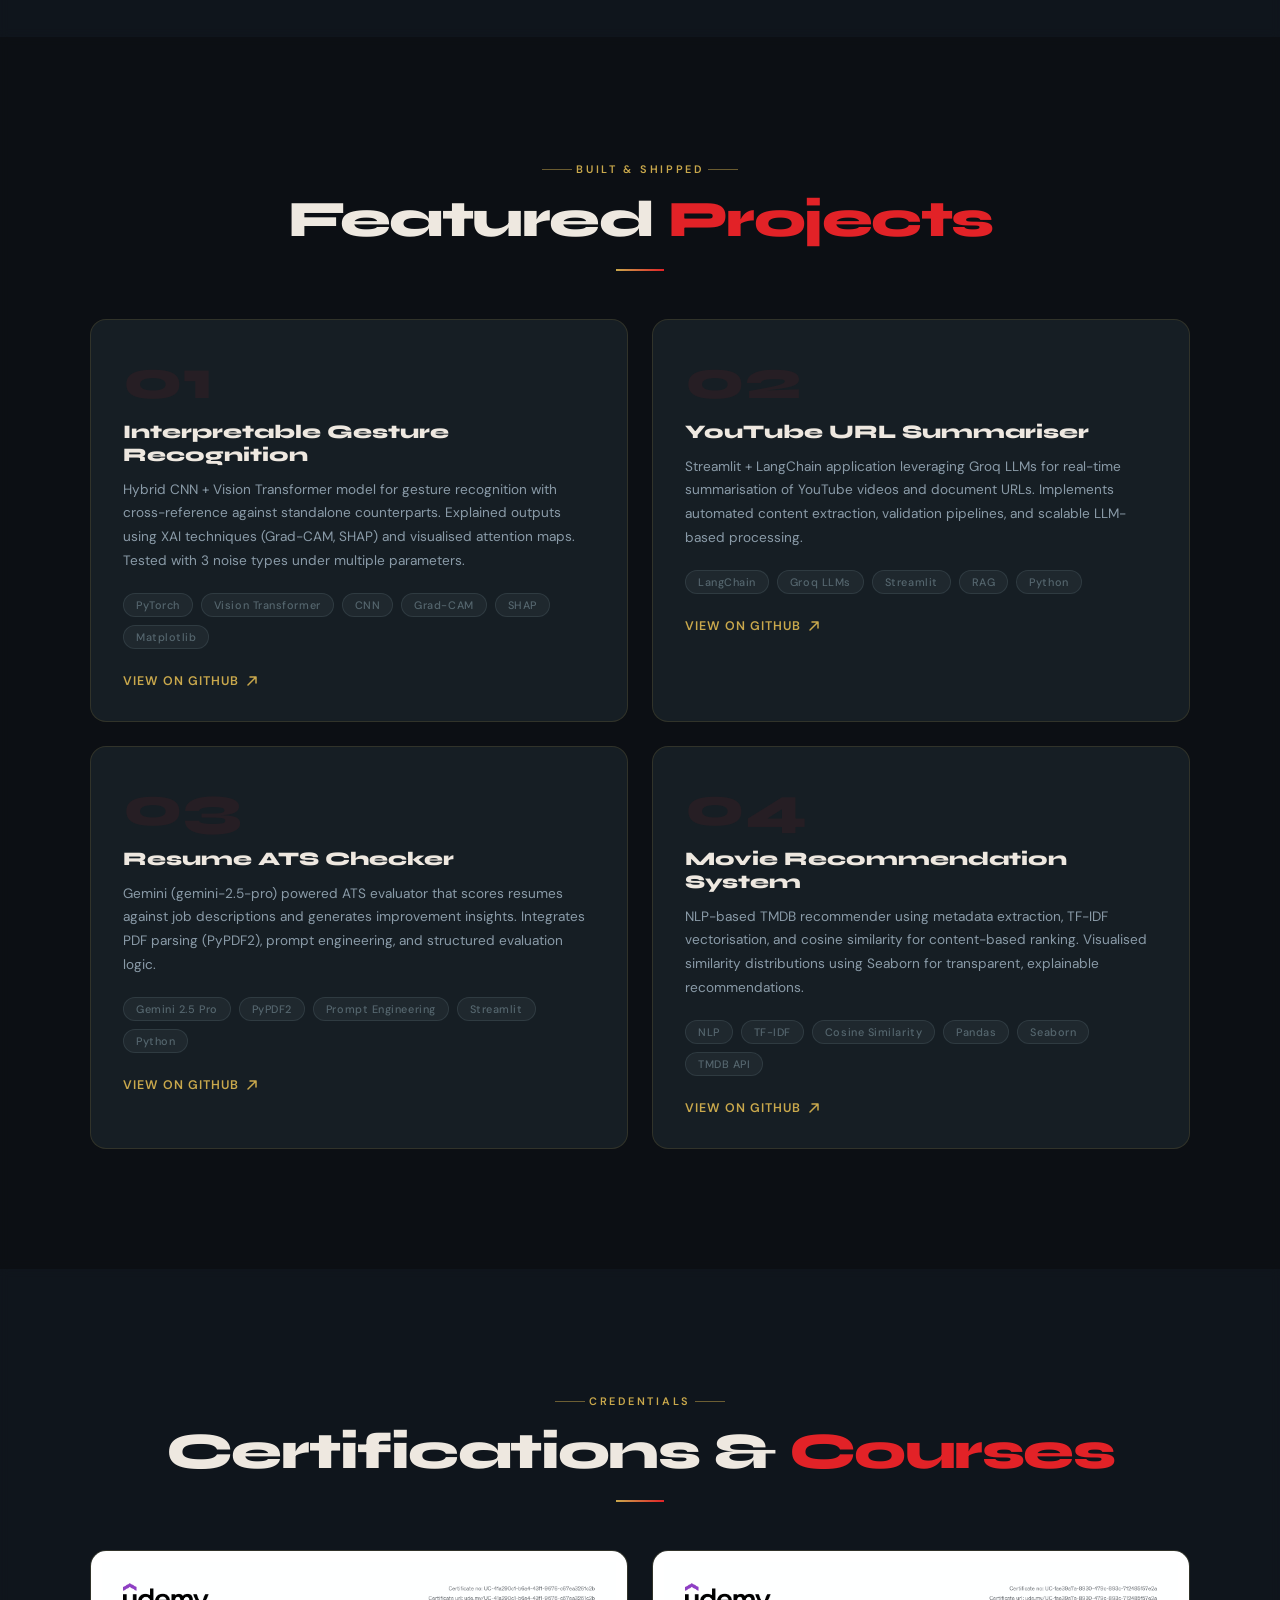
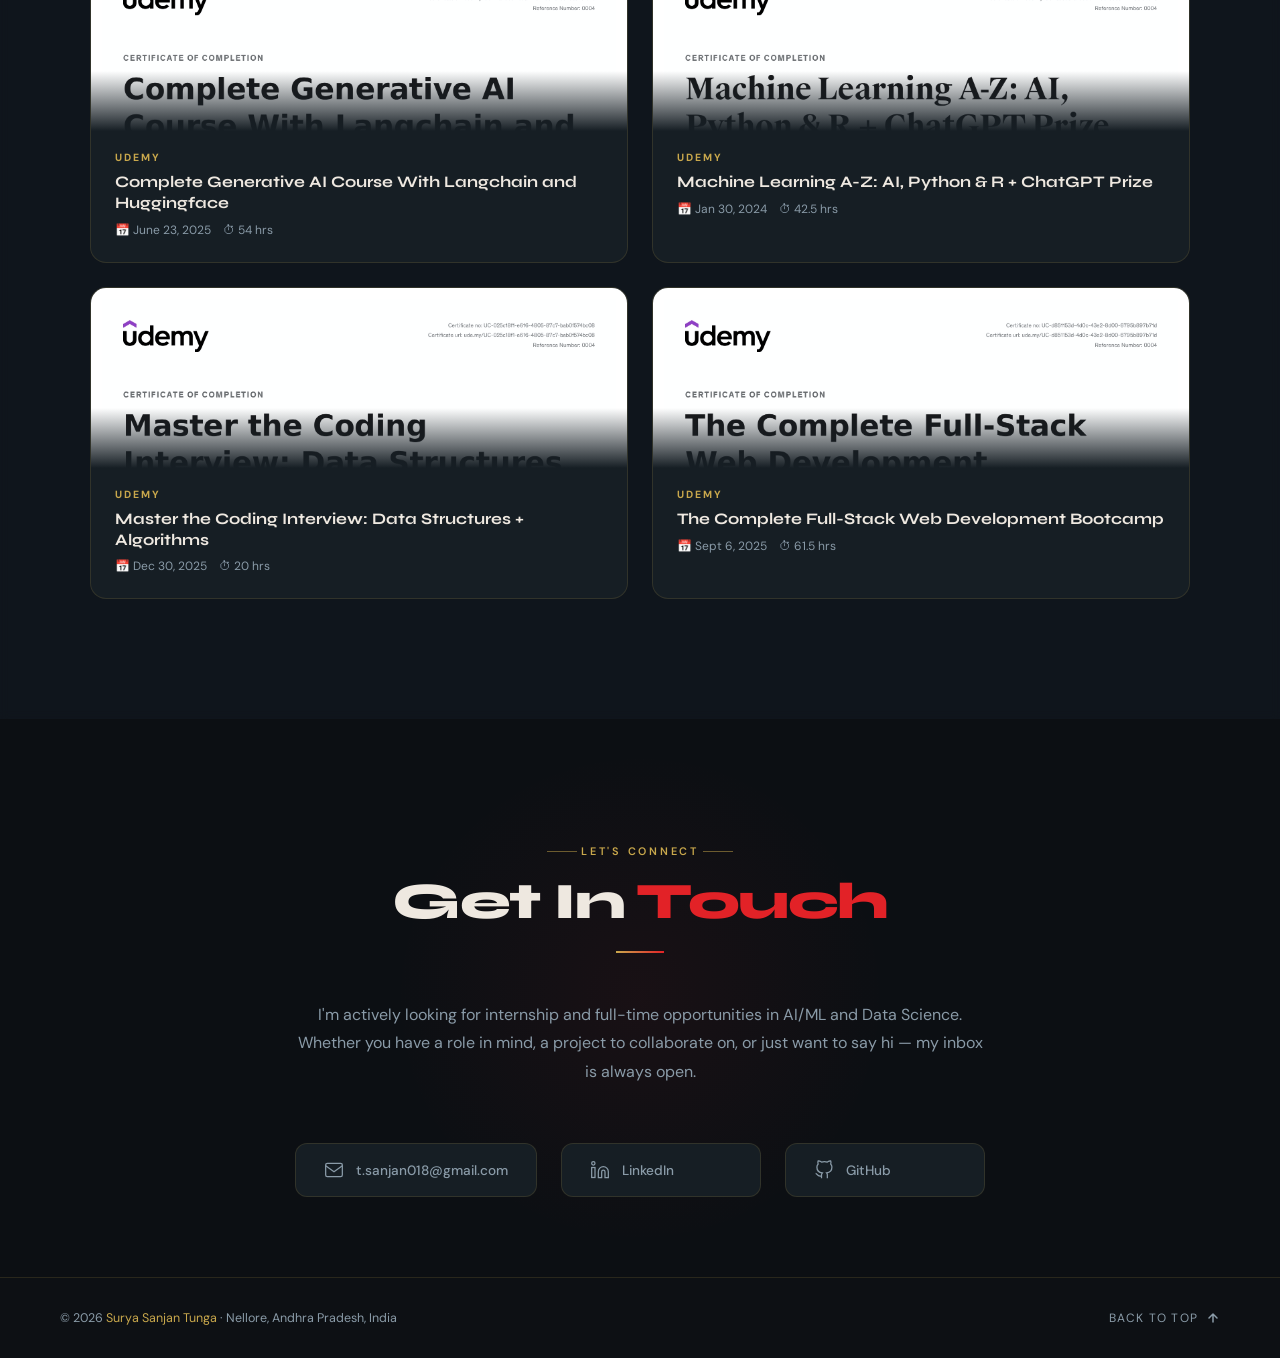
==== commit 970f71fe: "Initial commit" ====
--- a/index.html
+++ b/index.html
@@ -1,849 +1,637 @@
 <!DOCTYPE html>
 <html lang="en">
 <head>
-    <meta charset="UTF-8">
-    <meta name="viewport" content="width=device-width, initial-scale=1.0">
-    <title>Surya Sanjan - AI/ML Developer</title>
-    <link href="https://fonts.googleapis.com/css2?family=Poppins:wght@300;400;600;700&display=swap" rel="stylesheet">
-    <style>
-        * {
-            margin: 0;
-            padding: 0;
-            box-sizing: border-box;
-        }
-
-        :root {
-            --primary-cyan: #00f5ff;
-            --primary-purple: #a855f7;
-            --dark-bg: #0a0a0a;
-            --card-bg: #1a1a1a;
-            --text-primary: #ffffff;
-            --text-secondary: #a0a0a0;
-        }
-
-        body {
-            font-family: 'Poppins', sans-serif;
-            background: linear-gradient(135deg, #0a0a0a 0%, #1a0a2e 100%);
-            color: var(--text-primary);
-            overflow-x: hidden;
-            line-height: 1.6;
-        }
-
-        #progress-bar {
-            position: fixed;
-            top: 0;
-            left: 0;
-            height: 3px;
-            background: linear-gradient(90deg, var(--primary-cyan), var(--primary-purple));
-            z-index: 9999;
-            width: 0;
-        }
-
-        nav {
-            position: fixed;
-            top: 20px;
-            left: 50%;
-            transform: translateX(-50%);
-            background: rgba(26, 26, 26, 0.8);
-            backdrop-filter: blur(10px);
-            padding: 15px 30px;
-            border-radius: 50px;
-            z-index: 1000;
-            border: 1px solid rgba(255, 255, 255, 0.1);
-        }
-
-        nav ul {
-            list-style: none;
-            display: flex;
-            gap: 30px;
-        }
-
-        nav a {
-            color: var(--text-primary);
-            text-decoration: none;
-            font-size: 14px;
-            font-weight: 500;
-            transition: all 0.3s;
-            position: relative;
-        }
-
-        nav a::after {
-            content: '';
-            position: absolute;
-            bottom: -5px;
-            left: 0;
-            width: 0;
-            height: 2px;
-            background: var(--primary-cyan);
-            transition: width 0.3s;
-        }
-
-        nav a:hover::after {
-            width: 100%;
-        }
-
-        #hero {
-            min-height: 100vh;
-            display: flex;
-            flex-direction: row;
-            justify-content: center;
-            align-items: center;
-            gap: 80px;
-            padding: 0 40px;
-            position: relative;
-        }
-
-        .hero-image {
-            flex: 0 0 400px;
-            animation: slideInLeft 1s ease-out;
-        }
-
-        .hero-image img {
-            width: 100%;
-            height: auto;
-            border-radius: 20px;
-            box-shadow: 0 20px 60px rgba(0, 245, 255, 0.3);
-            border: 2px solid rgba(0, 245, 255, 0.3);
-        }
-
-        .hero-content {
-            flex: 1;
-            text-align: left;
-            animation: slideInRight 1s ease-out;
-        }
-
-        .hero-content h1 {
-            font-size: clamp(3rem, 8vw, 6rem);
-            font-weight: 700;
-            margin-bottom: 20px;
-            background: linear-gradient(135deg, var(--primary-cyan), var(--primary-purple));
-            -webkit-background-clip: text;
-            -webkit-text-fill-color: transparent;
-            background-clip: text;
-        }
-
-        @keyframes slideInLeft {
-            from {
-                opacity: 0;
-                transform: translateX(-100px);
-            }
-            to {
-                opacity: 1;
-                transform: translateX(0);
-            }
-        }
-
-        @keyframes slideInRight {
-            from {
-                opacity: 0;
-                transform: translateX(100px);
-            }
-            to {
-                opacity: 1;
-                transform: translateX(0);
-            }
-        }
-
-        .typewriter {
-            font-size: clamp(1.2rem, 3vw, 1.8rem);
-            color: var(--text-secondary);
-            margin-bottom: 30px;
-            min-height: 60px;
-        }
-
-        .cta-button {
-            display: inline-block;
-            padding: 15px 40px;
-            background: linear-gradient(135deg, var(--primary-cyan), var(--primary-purple));
-            color: white;
-            text-decoration: none;
-            border-radius: 50px;
-            font-weight: 600;
-            transition: all 0.3s;
-            margin-top: 20px;
-        }
-
-        .cta-button:hover {
-            transform: translateY(-3px);
-            box-shadow: 0 10px 30px rgba(0, 245, 255, 0.3);
-        }
-
-        section {
-            padding: 100px 20px;
-            max-width: 1200px;
-            margin: 0 auto;
-        }
-
-        h2 {
-            font-size: clamp(2.5rem, 5vw, 3.5rem);
-            margin-bottom: 50px;
-            text-align: center;
-            position: relative;
-        }
-
-        h2::after {
-            content: '';
-            position: absolute;
-            bottom: -10px;
-            left: 50%;
-            transform: translateX(-50%);
-            width: 100px;
-            height: 4px;
-            background: linear-gradient(90deg, var(--primary-cyan), var(--primary-purple));
-            border-radius: 2px;
-        }
-
-        .about-content {
-            display: grid;
-            grid-template-columns: 1fr 1fr;
-            gap: 50px;
-            align-items: center;
-        }
-
-        .about-text p {
-            font-size: 1.1rem;
-            color: var(--text-secondary);
-            margin-bottom: 20px;
-            line-height: 1.8;
-        }
-
-        .about-stats {
-            display: grid;
-            grid-template-columns: repeat(2, 1fr);
-            gap: 20px;
-        }
-
-        .stat-card {
-            background: var(--card-bg);
-            padding: 30px;
-            border-radius: 15px;
-            text-align: center;
-            border: 1px solid rgba(255, 255, 255, 0.1);
-            transition: all 0.3s;
-        }
-
-        .stat-card:hover {
-            transform: translateY(-10px);
-            border-color: var(--primary-cyan);
-            box-shadow: 0 10px 30px rgba(0, 245, 255, 0.2);
-        }
-
-        /* .stat-number {
-            font-size: 2.5rem;
-            font-weight: 700;
-            background: linear-gradient(135deg, var(--primary-cyan), var(--primary-purple));
-            -webkit-background-clip: text;
-            -webkit-text-fill-color: transparent;
-        } */
-        .stat-number {
-            font-size: 2.5rem;
-            font-weight: 700;
-            background: linear-gradient(135deg, var(--primary-cyan), var(--primary-purple));
-            background-clip: text;              /* ✅ Standard property */
-            -webkit-background-clip: text;      /* ✅ For WebKit browsers (Chrome, Safari) */
-            -webkit-text-fill-color: transparent;
-            color: transparent;                 /* ✅ For compatibility with Firefox */
-        }
-
-
-        .stat-label {
-            color: var(--text-secondary);
-            font-size: 0.9rem;
-            margin-top: 10px;
-        }
-
-        .projects-grid {
-            display: grid;
-            grid-template-columns: repeat(auto-fit, minmax(320px, 1fr));
-            gap: 30px;
-        }
-
-        .project-card {
-            background: var(--card-bg);
-            border-radius: 20px;
-            overflow: hidden;
-            border: 1px solid rgba(255, 255, 255, 0.1);
-            transition: all 0.4s;
-            cursor: pointer;
-        }
-
-        .project-card:hover {
-            transform: translateY(-15px) scale(1.02);
-            border-color: var(--primary-cyan);
-            box-shadow: 0 20px 50px rgba(0, 245, 255, 0.3);
-        }
-
-        .project-content {
-            padding: 30px;
-        }
-
-        .project-title {
-            font-size: 1.4rem;
-            font-weight: 600;
-            margin-bottom: 15px;
-            color: var(--text-primary);
-        }
-
-        .project-desc {
-            color: var(--text-secondary);
-            margin-bottom: 20px;
-            font-size: 0.95rem;
-        }
-
-        .project-tags {
-            display: flex;
-            flex-wrap: wrap;
-            gap: 10px;
-        }
-
-        .tag {
-            padding: 5px 15px;
-            background: rgba(0, 245, 255, 0.1);
-            color: var(--primary-cyan);
-            border-radius: 20px;
-            font-size: 0.85rem;
-            border: 1px solid rgba(0, 245, 255, 0.3);
-        }
-
-        .skills-container {
-            display: grid;
-            grid-template-columns: repeat(auto-fit, minmax(250px, 1fr));
-            gap: 30px;
-        }
-
-        .skill-category {
-            background: var(--card-bg);
-            padding: 30px;
-            border-radius: 20px;
-            border: 1px solid rgba(255, 255, 255, 0.1);
-            transition: all 0.3s;
-        }
-
-        .skill-category:hover {
-            border-color: var(--primary-purple);
-            box-shadow: 0 10px 30px rgba(168, 85, 247, 0.2);
-        }
-
-        .skill-category h3 {
-            font-size: 1.3rem;
-            margin-bottom: 20px;
-            color: var(--primary-cyan);
-        }
-
-        .skill-list {
-            display: flex;
-            flex-wrap: wrap;
-            gap: 10px;
-        }
-
-        .skill-item {
-            padding: 8px 16px;
-            background: rgba(168, 85, 247, 0.1);
-            border-radius: 20px;
-            font-size: 0.9rem;
-            border: 1px solid rgba(168, 85, 247, 0.3);
-            transition: all 0.3s;
-        }
-
-        .skill-item:hover {
-            background: rgba(168, 85, 247, 0.2);
-            transform: scale(1.05);
-        }
-
-        .timeline {
-            position: relative;
-            padding-left: 50px;
-        }
-
-        .timeline::before {
-            content: '';
-            position: absolute;
-            left: 0;
-            top: 0;
-            height: 100%;
-            width: 2px;
-            background: linear-gradient(180deg, var(--primary-cyan), var(--primary-purple));
-        }
-
-        .timeline-item {
-            position: relative;
-            margin-bottom: 50px;
-            padding: 30px;
-            background: var(--card-bg);
-            border-radius: 15px;
-            border: 1px solid rgba(255, 255, 255, 0.1);
-            transition: all 0.3s;
-        }
-
-        .timeline-item::before {
-            content: '';
-            position: absolute;
-            left: -56px;
-            top: 35px;
-            width: 12px;
-            height: 12px;
-            border-radius: 50%;
-            background: var(--primary-cyan);
-            border: 3px solid var(--dark-bg);
-        }
-
-        .timeline-item:hover {
-            transform: translateX(10px);
-            border-color: var(--primary-cyan);
-            box-shadow: 0 10px 30px rgba(0, 245, 255, 0.2);
-        }
-
-        .timeline-date {
-            color: var(--primary-cyan);
-            font-size: 0.9rem;
-            margin-bottom: 10px;
-        }
-
-        .timeline-title {
-            font-size: 1.3rem;
-            font-weight: 600;
-            margin-bottom: 10px;
-        }
-
-        .timeline-company {
-            color: var(--primary-purple);
-            margin-bottom: 15px;
-        }
-
-        .timeline-desc {
-            color: var(--text-secondary);
-            line-height: 1.8;
-        }
-
-        .contact-content {
-            text-align: center;
-            max-width: 600px;
-            margin: 0 auto;
-        }
-
-        .contact-links {
-            display: flex;
-            justify-content: center;
-            gap: 20px;
-            margin-top: 40px;
-            flex-wrap: wrap;
-        }
-
-        .contact-link {
-            padding: 15px 30px;
-            background: var(--card-bg);
-            border-radius: 50px;
-            text-decoration: none;
-            color: var(--text-primary);
-            border: 1px solid rgba(255, 255, 255, 0.1);
-            transition: all 0.3s;
-            display: flex;
-            align-items: center;
-            gap: 10px;
-        }
-
-        .contact-link:hover {
-            border-color: var(--primary-cyan);
-            transform: translateY(-5px);
-            box-shadow: 0 10px 30px rgba(0, 245, 255, 0.3);
-        }
-
-        footer {
-            text-align: center;
-            padding: 40px 20px;
-            background: var(--card-bg);
-            border-top: 1px solid rgba(255, 255, 255, 0.1);
-        }
-
-        .social-links {
-            display: flex;
-            justify-content: center;
-            gap: 20px;
-            margin-bottom: 20px;
-        }
-
-        .social-link {
-            width: 50px;
-            height: 50px;
-            border-radius: 50%;
-            background: rgba(255, 255, 255, 0.1);
-            display: flex;
-            align-items: center;
-            justify-content: center;
-            text-decoration: none;
-            color: var(--text-primary);
-            transition: all 0.3s;
-            font-size: 1.2rem;
-        }
-
-        .social-link:hover {
-            background: var(--primary-cyan);
-            transform: translateY(-5px);
-        }
-
-        @media (max-width: 768px) {
-            nav ul {
-                gap: 15px;
-            }
-
-            nav a {
-                font-size: 12px;
-            }
-
-            #hero {
-                flex-direction: column;
-                text-align: center;
-                gap: 40px;
-            }
-
-            .hero-image {
-                flex: none;
-                max-width: 300px;
-            }
-
-            .hero-content {
-                text-align: center;
-            }
-
-            .about-content {
-                grid-template-columns: 1fr;
-            }
-
-            .about-stats {
-                grid-template-columns: 1fr;
-            }
-
-            .projects-grid {
-                grid-template-columns: 1fr;
-            }
-
-            section {
-                padding: 60px 20px;
-            }
-
-            .timeline {
-                padding-left: 30px;
-            }
-
-            .timeline-item::before {
-                left: -36px;
-            }
-        }
-    </style>
+  <meta charset="UTF-8" />
+  <meta name="viewport" content="width=device-width, initial-scale=1.0" />
+  <title>Surya Sanjan — AI/ML Engineer</title>
+  <meta name="description" content="Portfolio of Surya Sanjan Tunga — AI/ML Engineer, LLM Builder, Data Science Enthusiast" />
+  <link rel="preconnect" href="https://fonts.googleapis.com" />
+  <link rel="preconnect" href="https://fonts.gstatic.com" crossorigin />
+  <link href="https://fonts.googleapis.com/css2?family=Syne:wght@400;600;700;800&family=DM+Sans:ital,opsz,wght@0,9..40,300;0,9..40,400;0,9..40,500;1,9..40,300&display=swap" rel="stylesheet" />
+  <link rel="stylesheet" href="css/style.css" />
 </head>
 <body>
-    <div id="progress-bar"></div>
-
-    <nav>
-        <ul>
-            <li><a href="#hero">Home</a></li>
-            <li><a href="#about">About</a></li>
-            <li><a href="#projects">Projects</a></li>
-            <li><a href="#skills">Skills</a></li>
-            <li><a href="#experience">Experience</a></li>
-            <li><a href="#contact">Contact</a></li>
-        </ul>
-    </nav>
-
-    <section id="hero">
-        <div class="hero-image">
-            <img src="img.jpg" alt="Surya Sanjan">
-        </div>
-        <div class="hero-content">
-            <h1>SURYA SANJAN</h1>
-            <div class="typewriter" id="typewriter"></div>
-            <a href="#contact" class="cta-button">Get In Touch</a>
-        </div>
-    </section>
-
-    <section id="about">
-        <h2>About Me</h2>
-        <div class="about-content">
-            <div class="about-text">
-                <p>
-                    I'm a Machine Learning enthusiast currently pursuing B.Tech in Computer Science at IIIT Kottayam. 
-                    My passion lies in Natural Language Processing, Deep Learning, and Large Language Models.
-                </p>
-                <p>
-                    With hands-on experience in fine-tuning transformer models and building real-world AI solutions, 
-                    I strive to bridge the gap between complex AI concepts and practical applications.
-                </p>
-                <p>
-                    I'm actively seeking opportunities to contribute to innovative AI projects while expanding my expertise 
-                    in machine learning development and research.
-                </p>
+
+<!-- Custom Cursor -->
+<div id="cursor-dot"></div>
+<div id="cursor-ring"></div>
+
+<!-- Starfield -->
+<canvas id="starfield"></canvas>
+
+<!-- ═══════════════════════════════════════════════════════
+     NAVIGATION
+═══════════════════════════════════════════════════════ -->
+<nav id="nav">
+  <div class="nav-logo font-name">S<span>.</span>Sanjan</div>
+  <ul class="nav-links">
+    <li><a href="#about">About</a></li>
+    <li><a href="#skills">Skills</a></li>
+    <li><a href="#experience">Experience</a></li>
+    <li><a href="#projects">Projects</a></li>
+    <li><a href="#certifications">Certs</a></li>
+    <li><a href="#contact">Contact</a></li>
+  </ul>
+</nav>
+
+<!-- ═══════════════════════════════════════════════════════
+     HERO
+═══════════════════════════════════════════════════════ -->
+<section id="hero">
+  <div class="hero-bg-gradient"></div>
+  <div class="hero-glow"></div>
+
+  <div class="hero-inner">
+    <div class="hero-text">
+      <div class="hero-eyebrow">Available for Internships &amp; Opportunities</div>
+
+      <h1 class="hero-name">
+        <span class="line">Surya</span>
+        <span class="line accent">Sanjan</span>
+      </h1>
+
+      <div class="hero-role">
+        <strong><span id="typed-role">AI / ML Engineer</span></strong>
+        <span style="display:inline-block;width:2px;height:1.1em;background:var(--gold);vertical-align:text-bottom;margin-left:2px;animation:blink 1s step-end infinite;"></span>
+      </div>
+
+      <p class="hero-desc">
+        B.Tech CSE graduate from IIIT Kottayam with hands-on experience in LLMs, NLP pipelines,
+        statistical analysis, and end-to-end ML solutions. I build GenAI features, RAG workflows,
+        and production-grade backend systems.
+      </p>
+
+      <div class="hero-actions">
+        <a href="#projects" class="btn-primary">
+          <span>View Projects</span>
+          <svg width="14" height="14" viewBox="0 0 14 14" fill="none"><path d="M3 7h8M7 3l4 4-4 4" stroke="currentColor" stroke-width="1.5" stroke-linecap="round" stroke-linejoin="round"/></svg>
+        </a>
+        <a href="#contact" class="btn-ghost">
+          <span>Get In Touch</span>
+        </a>
+      </div>
+
+      <div class="hero-stats">
+        <div>
+          <div class="stat-num" data-target="3" data-suffix="+">0+</div>
+          <div class="stat-label">Internships</div>
+        </div>
+        <div>
+          <div class="stat-num" data-target="8" data-suffix="+">0+</div>
+          <div class="stat-label">Projects</div>
+        </div>
+        <div>
+          <div class="stat-num" data-target="7.4" data-suffix=" CGPA">0</div>
+          <div class="stat-label">Academic</div>
+        </div>
+        <div>
+          <div class="stat-num" data-target="4" data-suffix="+">0+</div>
+          <div class="stat-label">Certifications</div>
+        </div>
+      </div>
+    </div>
+
+    <!-- Hero Photo -->
+    <div class="hero-photo-wrap">
+      <div class="hero-photo-frame">
+        <img src="[data-uri]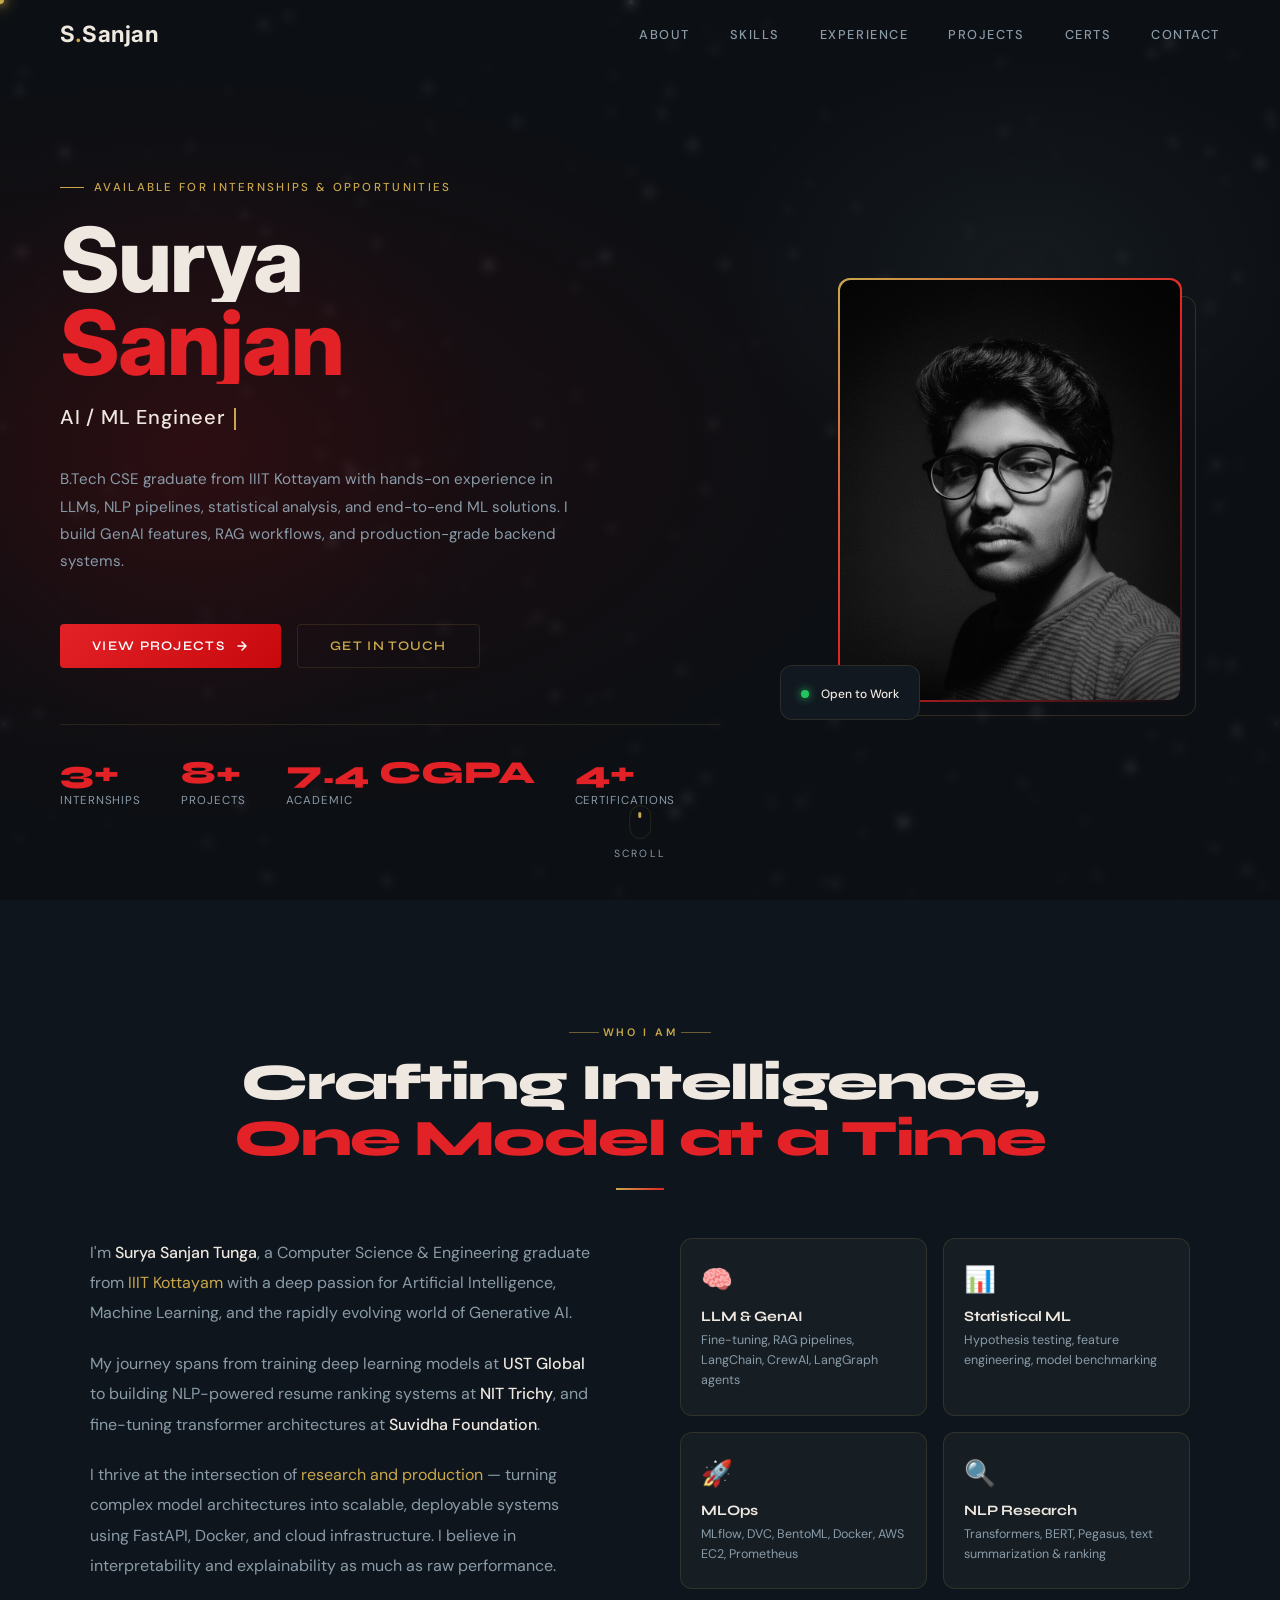
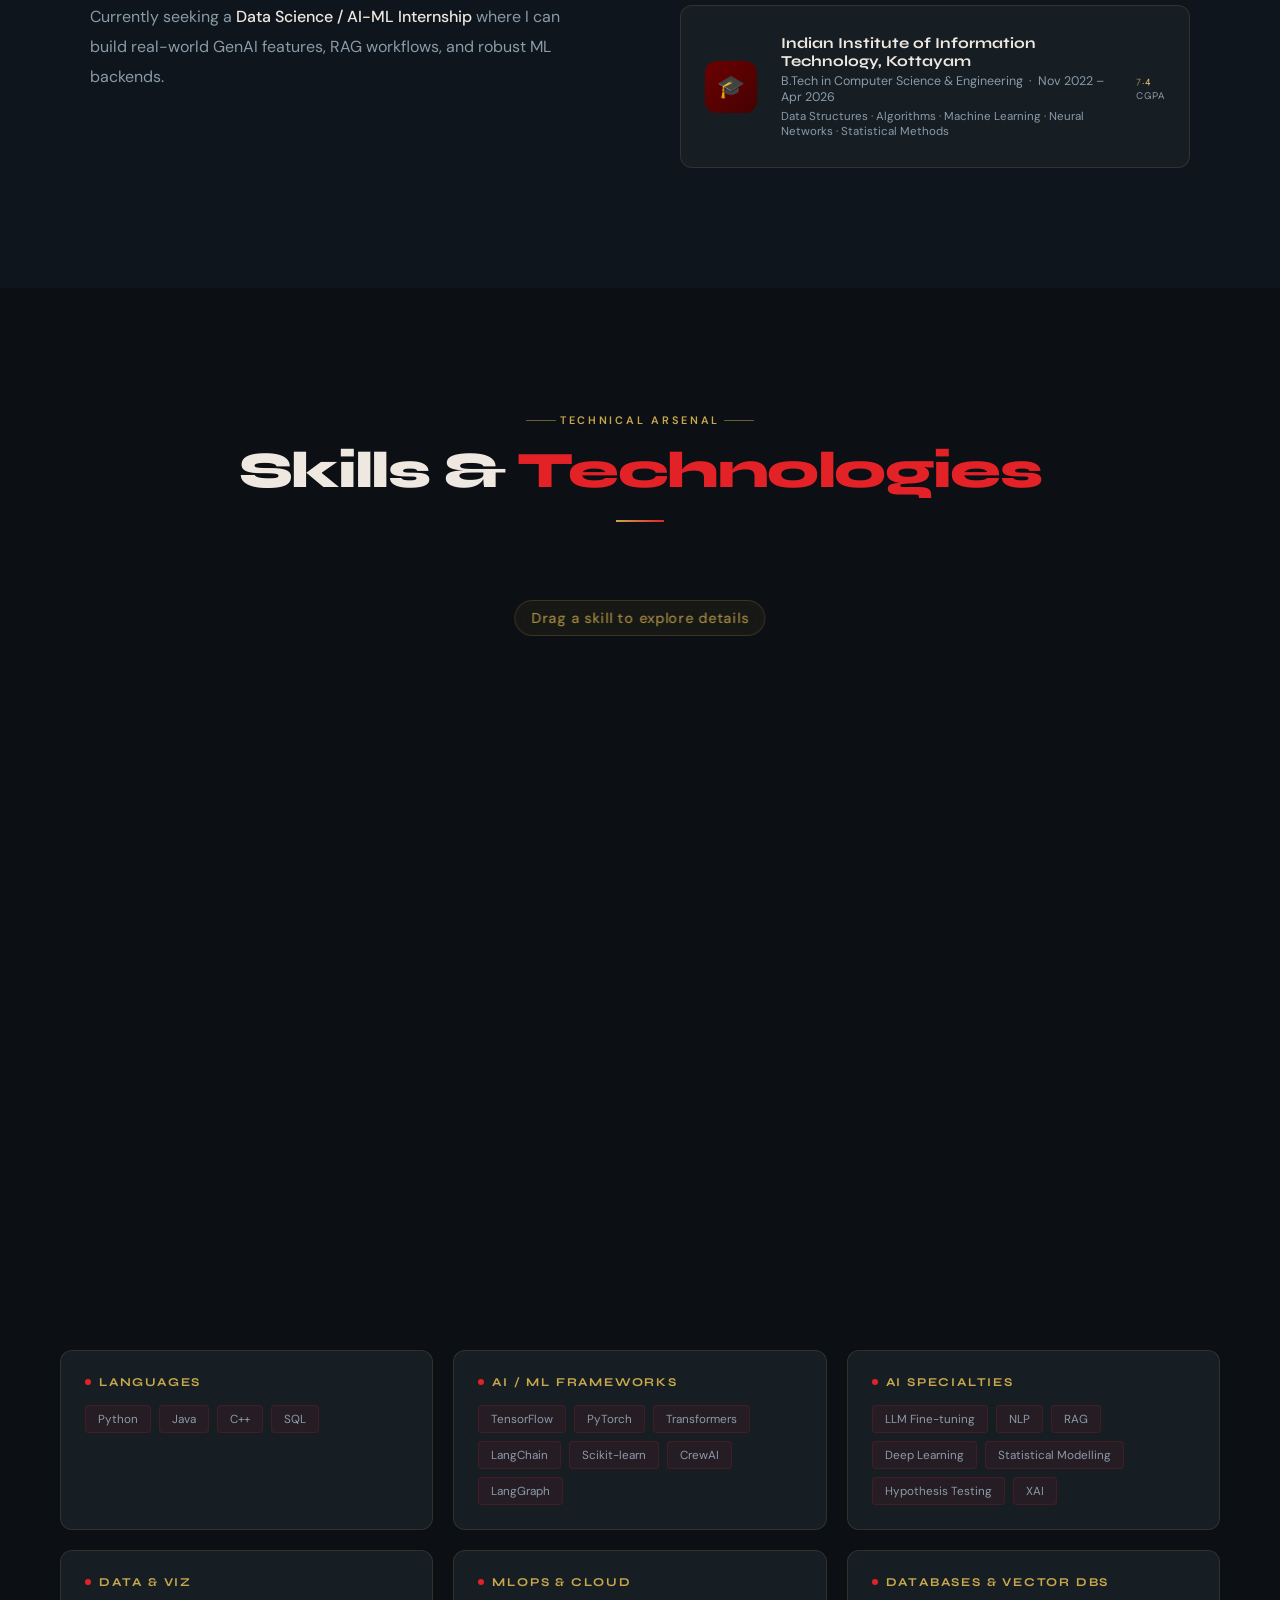
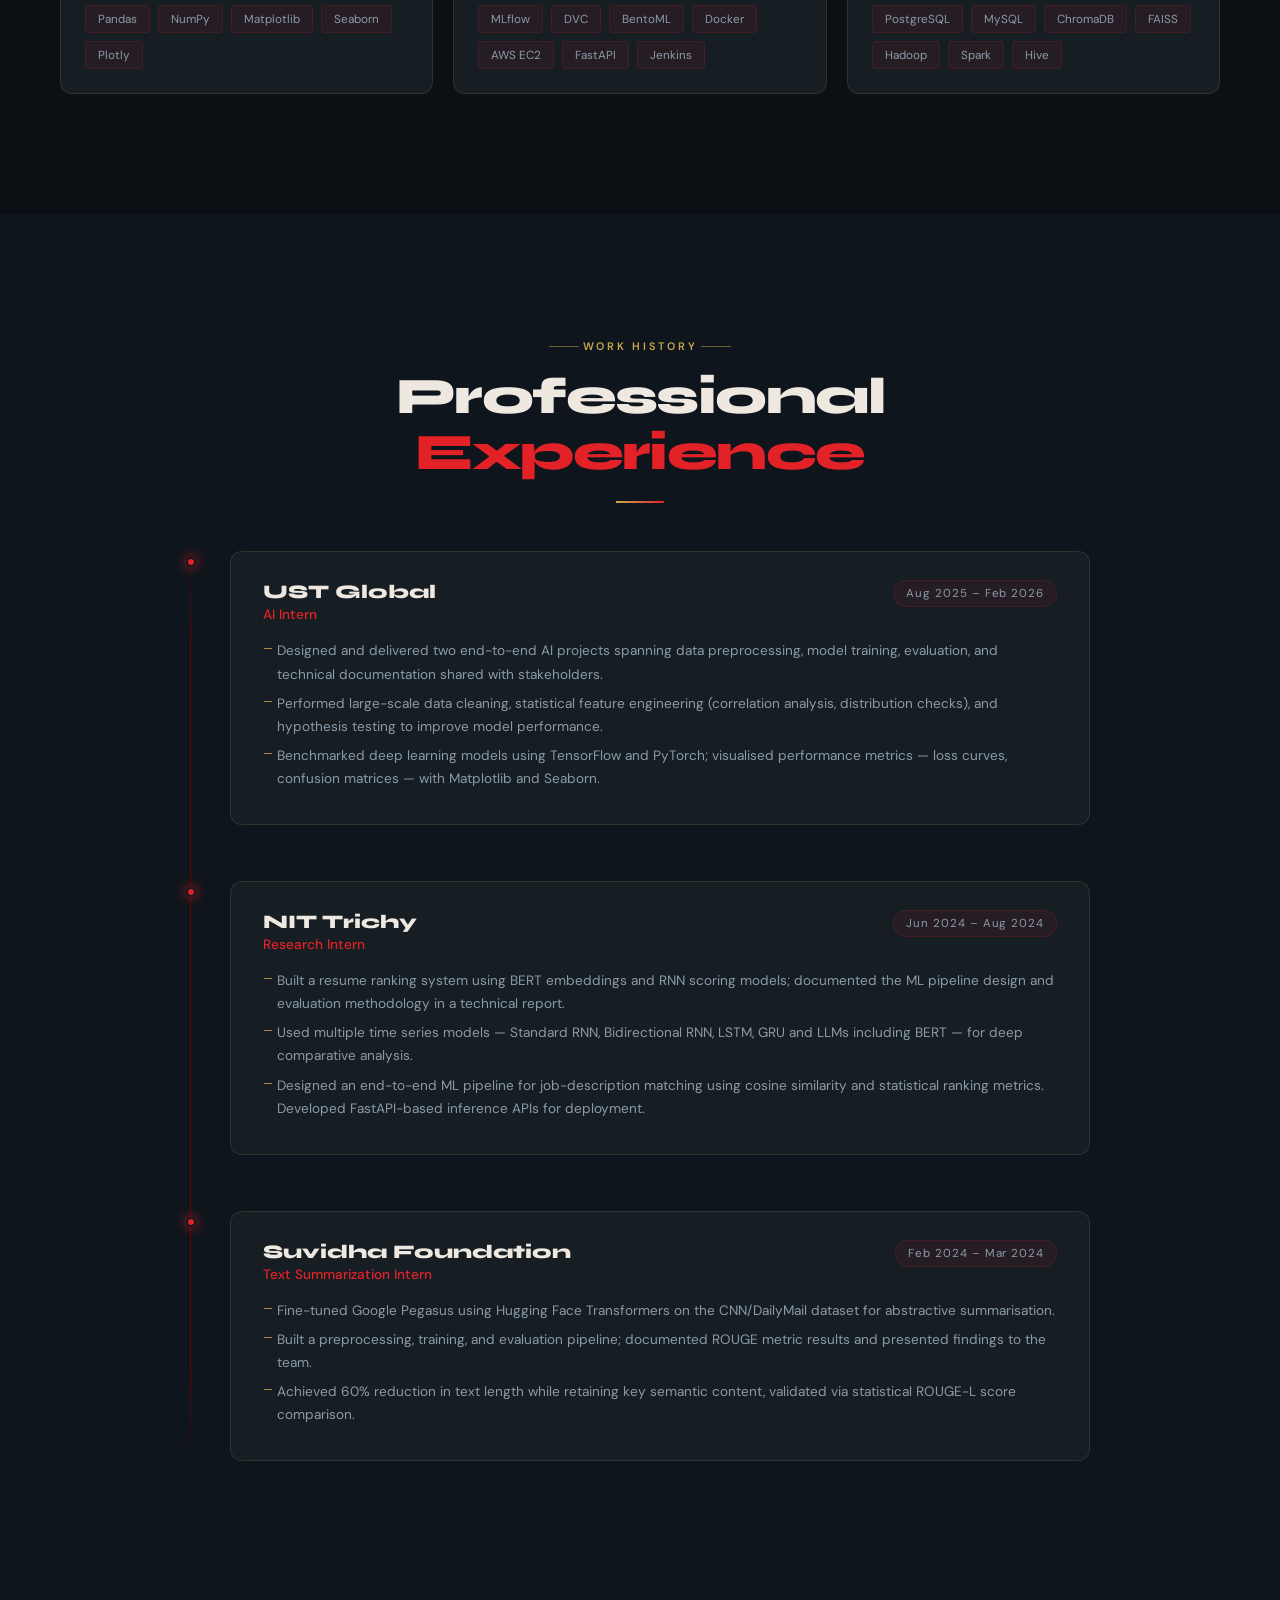
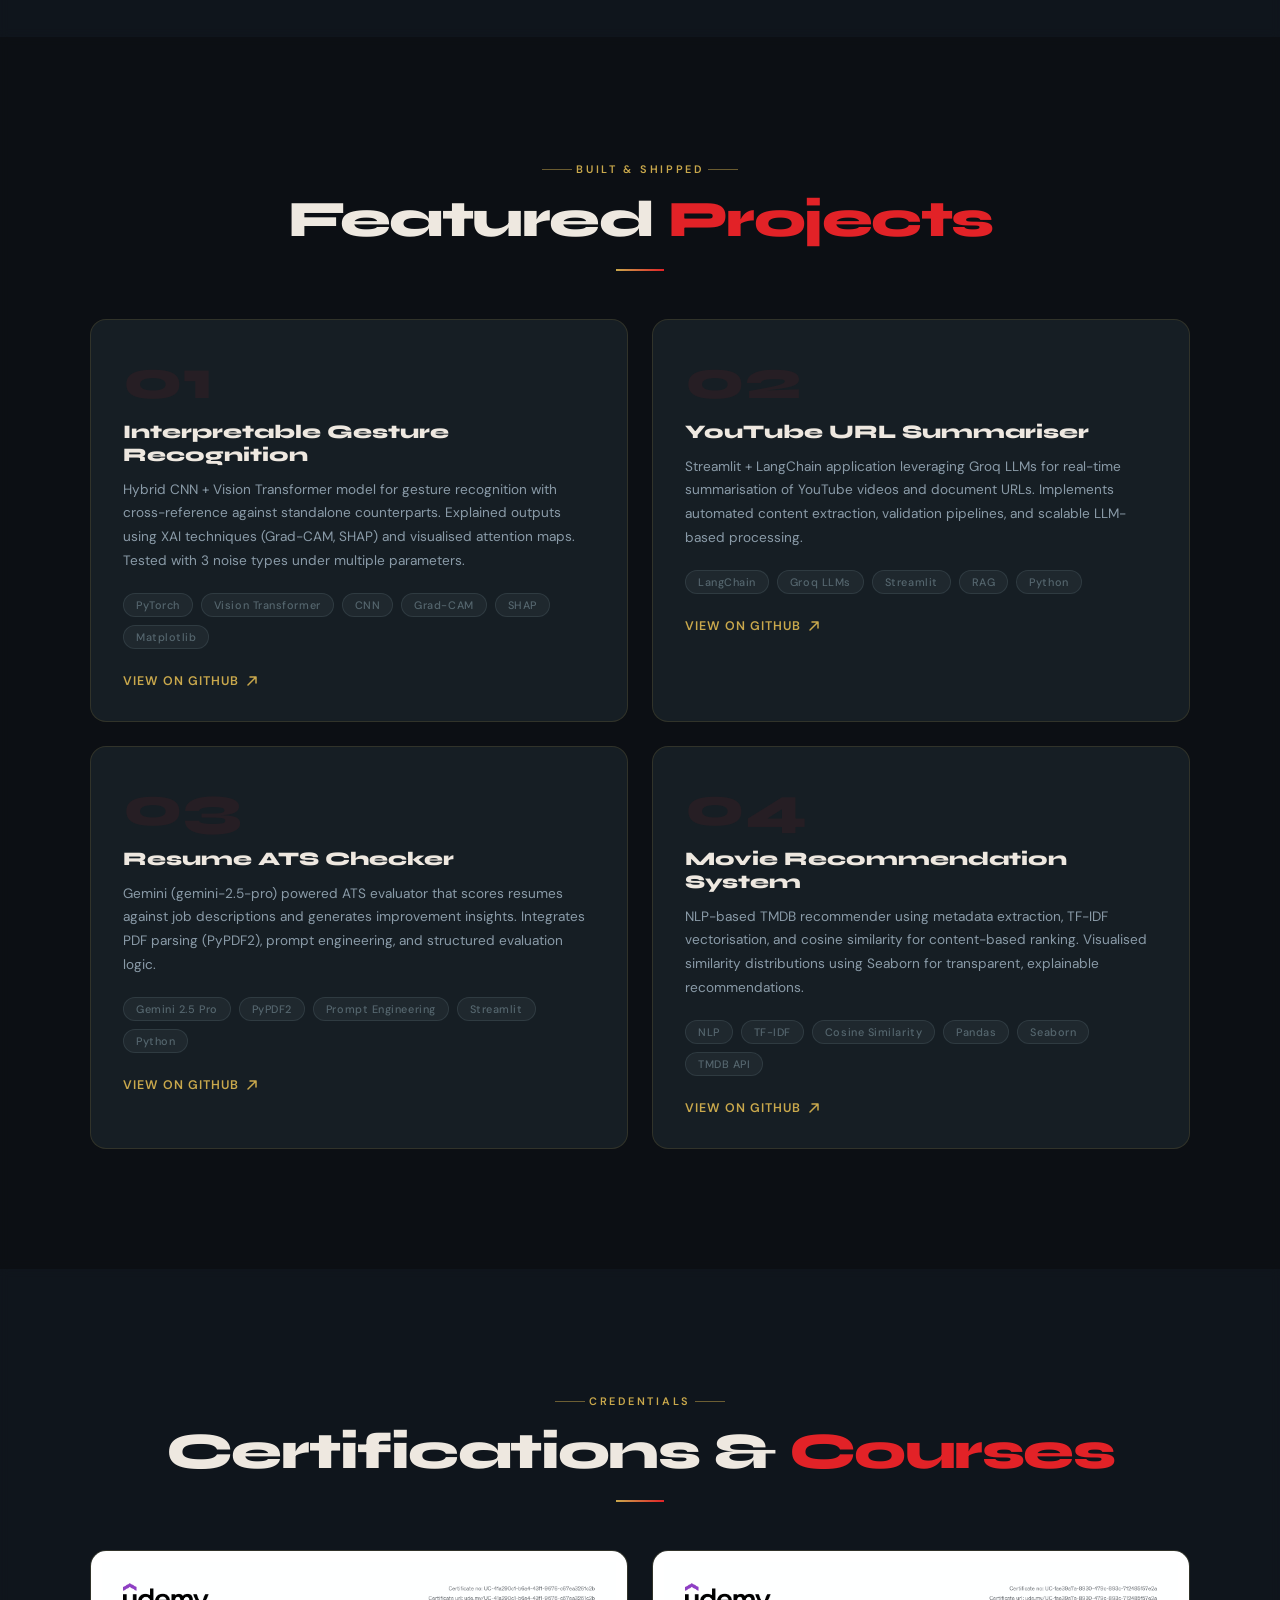
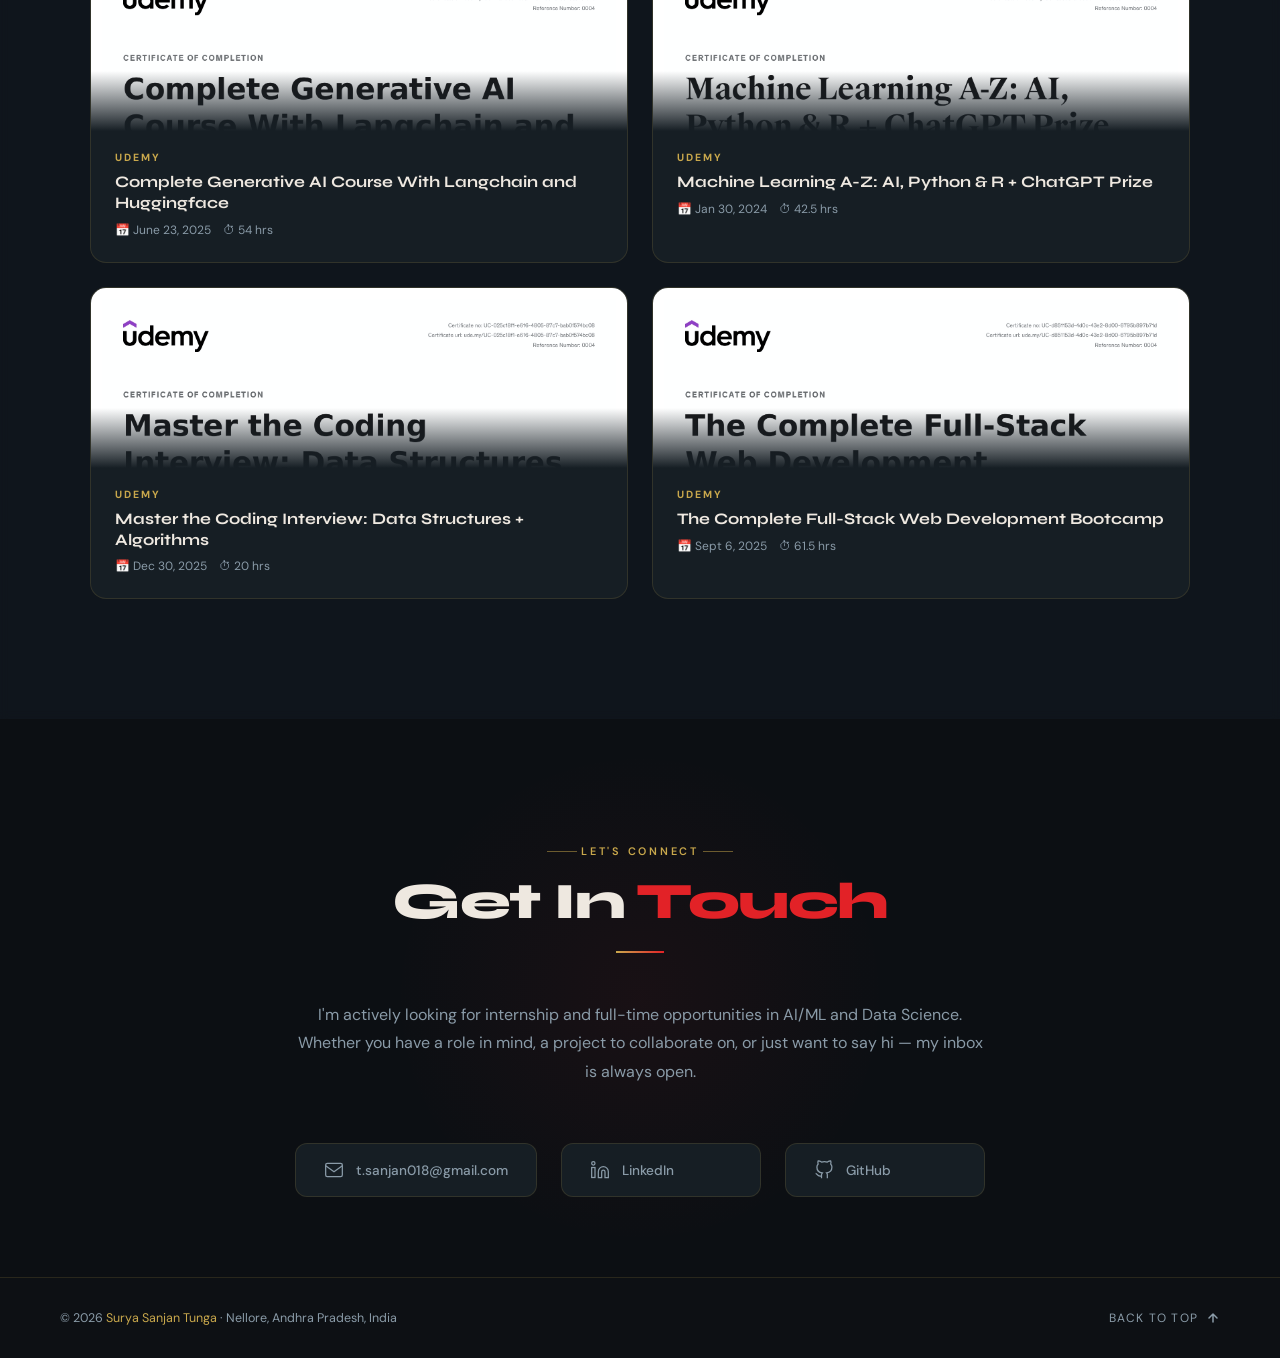
==== commit 0de1dd74: "Update index.html" ====
--- a/index.html
+++ b/index.html
@@ -1,637 +1,637 @@
-<!DOCTYPE html>
-<html lang="en">
-<head>
-  <meta charset="UTF-8" />
-  <meta name="viewport" content="width=device-width, initial-scale=1.0" />
-  <title>Surya Sanjan — AI/ML Engineer</title>
-  <meta name="description" content="Portfolio of Surya Sanjan Tunga — AI/ML Engineer, LLM Builder, Data Science Enthusiast" />
-  <link rel="preconnect" href="https://fonts.googleapis.com" />
-  <link rel="preconnect" href="https://fonts.gstatic.com" crossorigin />
-  <link href="https://fonts.googleapis.com/css2?family=Syne:wght@400;600;700;800&family=DM+Sans:ital,opsz,wght@0,9..40,300;0,9..40,400;0,9..40,500;1,9..40,300&display=swap" rel="stylesheet" />
-  <link rel="stylesheet" href="css/style.css" />
-</head>
-<body>
-
-<!-- Custom Cursor -->
-<div id="cursor-dot"></div>
-<div id="cursor-ring"></div>
-
-<!-- Starfield -->
-<canvas id="starfield"></canvas>
-
-<!-- ═══════════════════════════════════════════════════════
-     NAVIGATION
-═══════════════════════════════════════════════════════ -->
-<nav id="nav">
-  <div class="nav-logo font-name">S<span>.</span>Sanjan</div>
-  <ul class="nav-links">
-    <li><a href="#about">About</a></li>
-    <li><a href="#skills">Skills</a></li>
-    <li><a href="#experience">Experience</a></li>
-    <li><a href="#projects">Projects</a></li>
-    <li><a href="#certifications">Certs</a></li>
-    <li><a href="#contact">Contact</a></li>
-  </ul>
-</nav>
-
-<!-- ═══════════════════════════════════════════════════════
-     HERO
-═══════════════════════════════════════════════════════ -->
-<section id="hero">
-  <div class="hero-bg-gradient"></div>
-  <div class="hero-glow"></div>
-
-  <div class="hero-inner">
-    <div class="hero-text">
-      <div class="hero-eyebrow">Available for Internships &amp; Opportunities</div>
-
-      <h1 class="hero-name">
-        <span class="line">Surya</span>
-        <span class="line accent">Sanjan</span>
-      </h1>
-
-      <div class="hero-role">
-        <strong><span id="typed-role">AI / ML Engineer</span></strong>
-        <span style="display:inline-block;width:2px;height:1.1em;background:var(--gold);vertical-align:text-bottom;margin-left:2px;animation:blink 1s step-end infinite;"></span>
-      </div>
-
-      <p class="hero-desc">
-        B.Tech CSE graduate from IIIT Kottayam with hands-on experience in LLMs, NLP pipelines,
-        statistical analysis, and end-to-end ML solutions. I build GenAI features, RAG workflows,
-        and production-grade backend systems.
-      </p>
-
-      <div class="hero-actions">
-        <a href="#projects" class="btn-primary">
-          <span>View Projects</span>
-          <svg width="14" height="14" viewBox="0 0 14 14" fill="none"><path d="M3 7h8M7 3l4 4-4 4" stroke="currentColor" stroke-width="1.5" stroke-linecap="round" stroke-linejoin="round"/></svg>
-        </a>
-        <a href="#contact" class="btn-ghost">
-          <span>Get In Touch</span>
-        </a>
-      </div>
-
-      <div class="hero-stats">
-        <div>
-          <div class="stat-num" data-target="3" data-suffix="+">0+</div>
-          <div class="stat-label">Internships</div>
-        </div>
-        <div>
-          <div class="stat-num" data-target="8" data-suffix="+">0+</div>
-          <div class="stat-label">Projects</div>
-        </div>
-        <div>
-          <div class="stat-num" data-target="7.4" data-suffix=" CGPA">0</div>
-          <div class="stat-label">Academic</div>
-        </div>
-        <div>
-          <div class="stat-num" data-target="4" data-suffix="+">0+</div>
-          <div class="stat-label">Certifications</div>
-        </div>
-      </div>
-    </div>
-
-    <!-- Hero Photo -->
-    <div class="hero-photo-wrap">
-      <div class="hero-photo-frame">
-        <img src="[data-uri]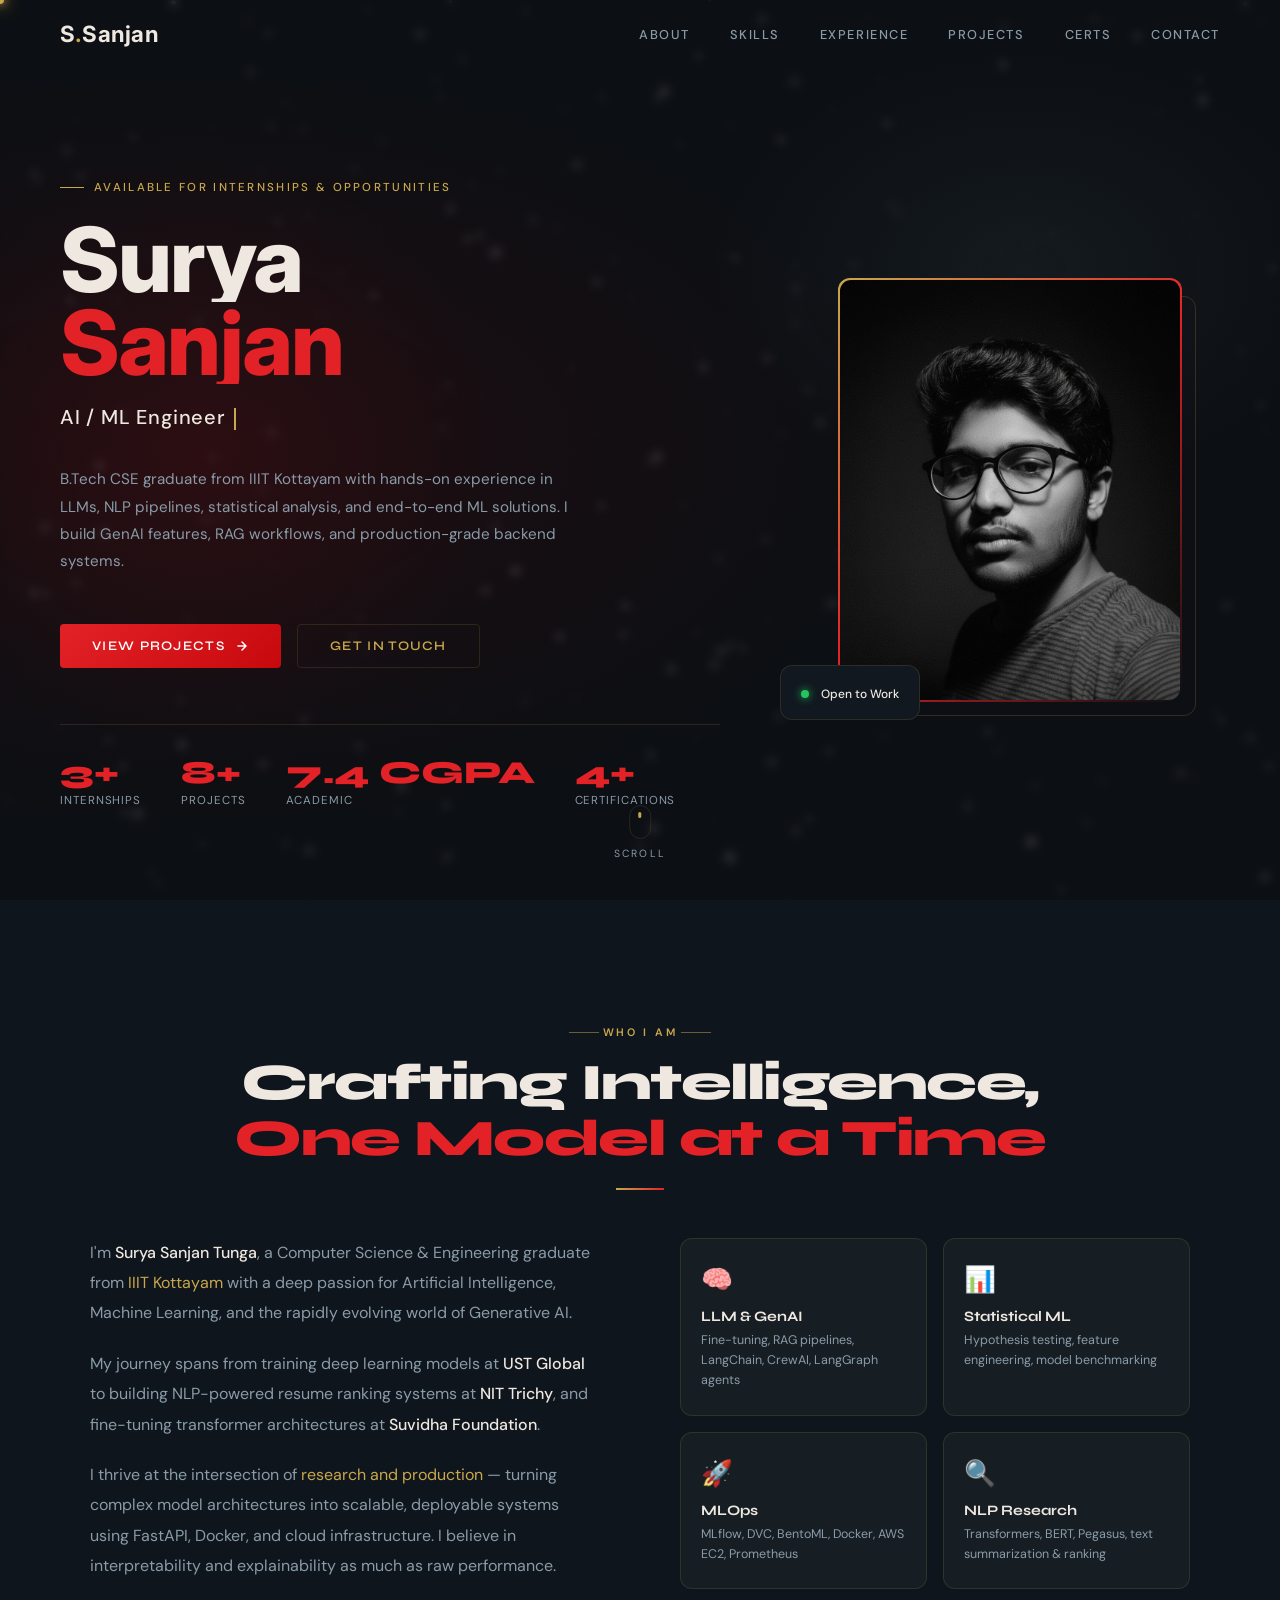
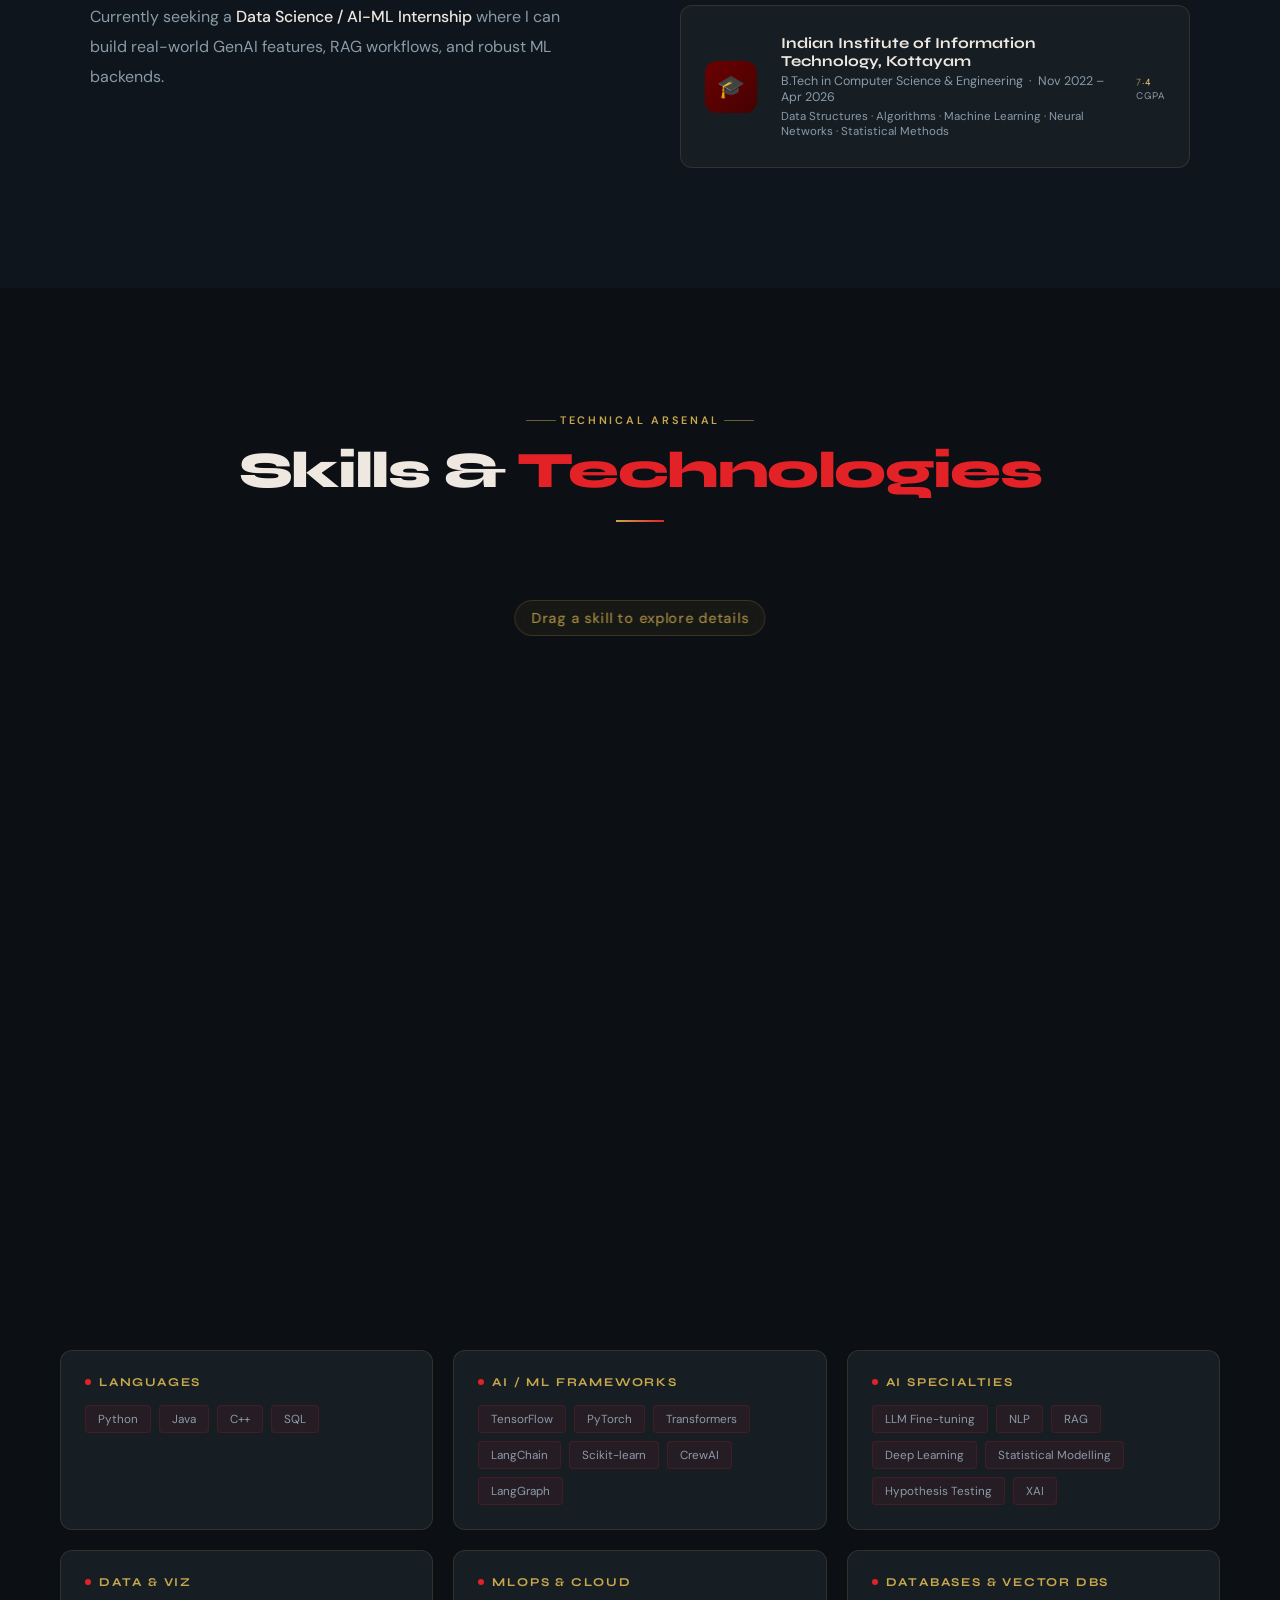
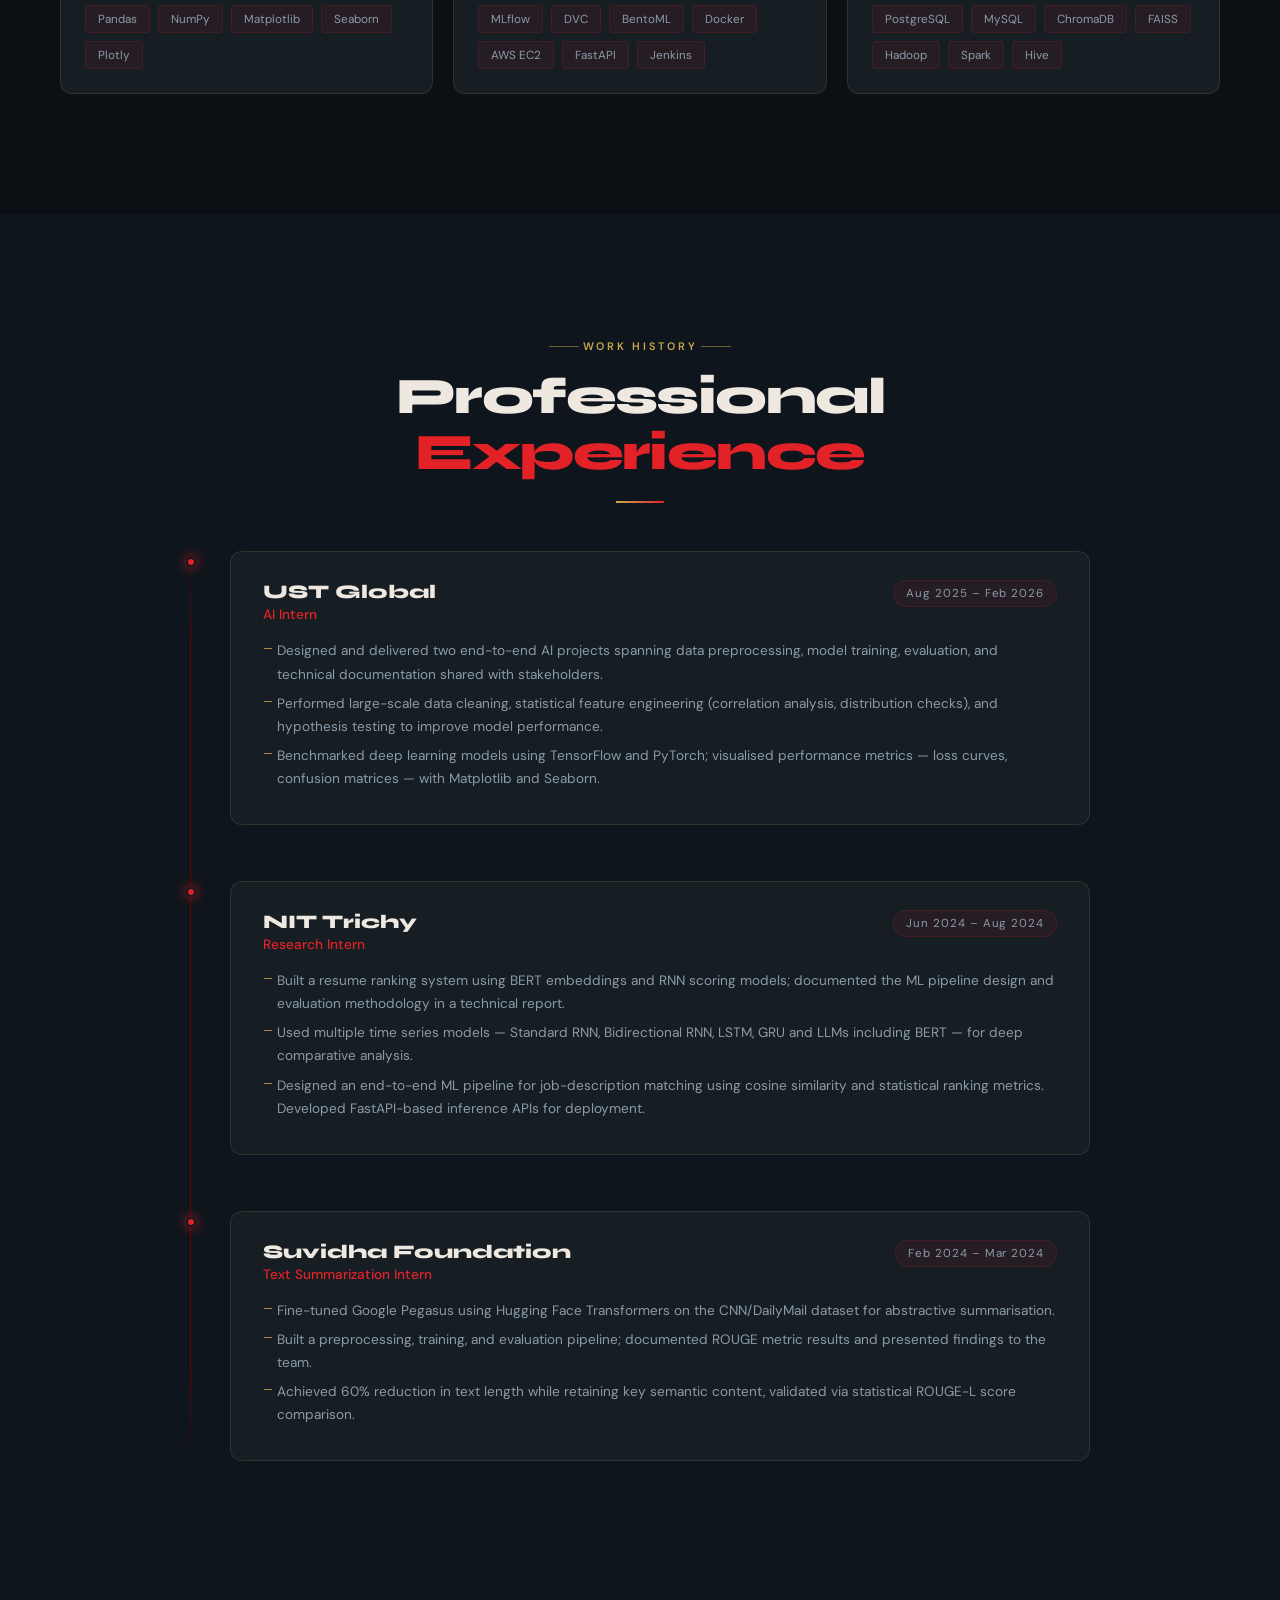
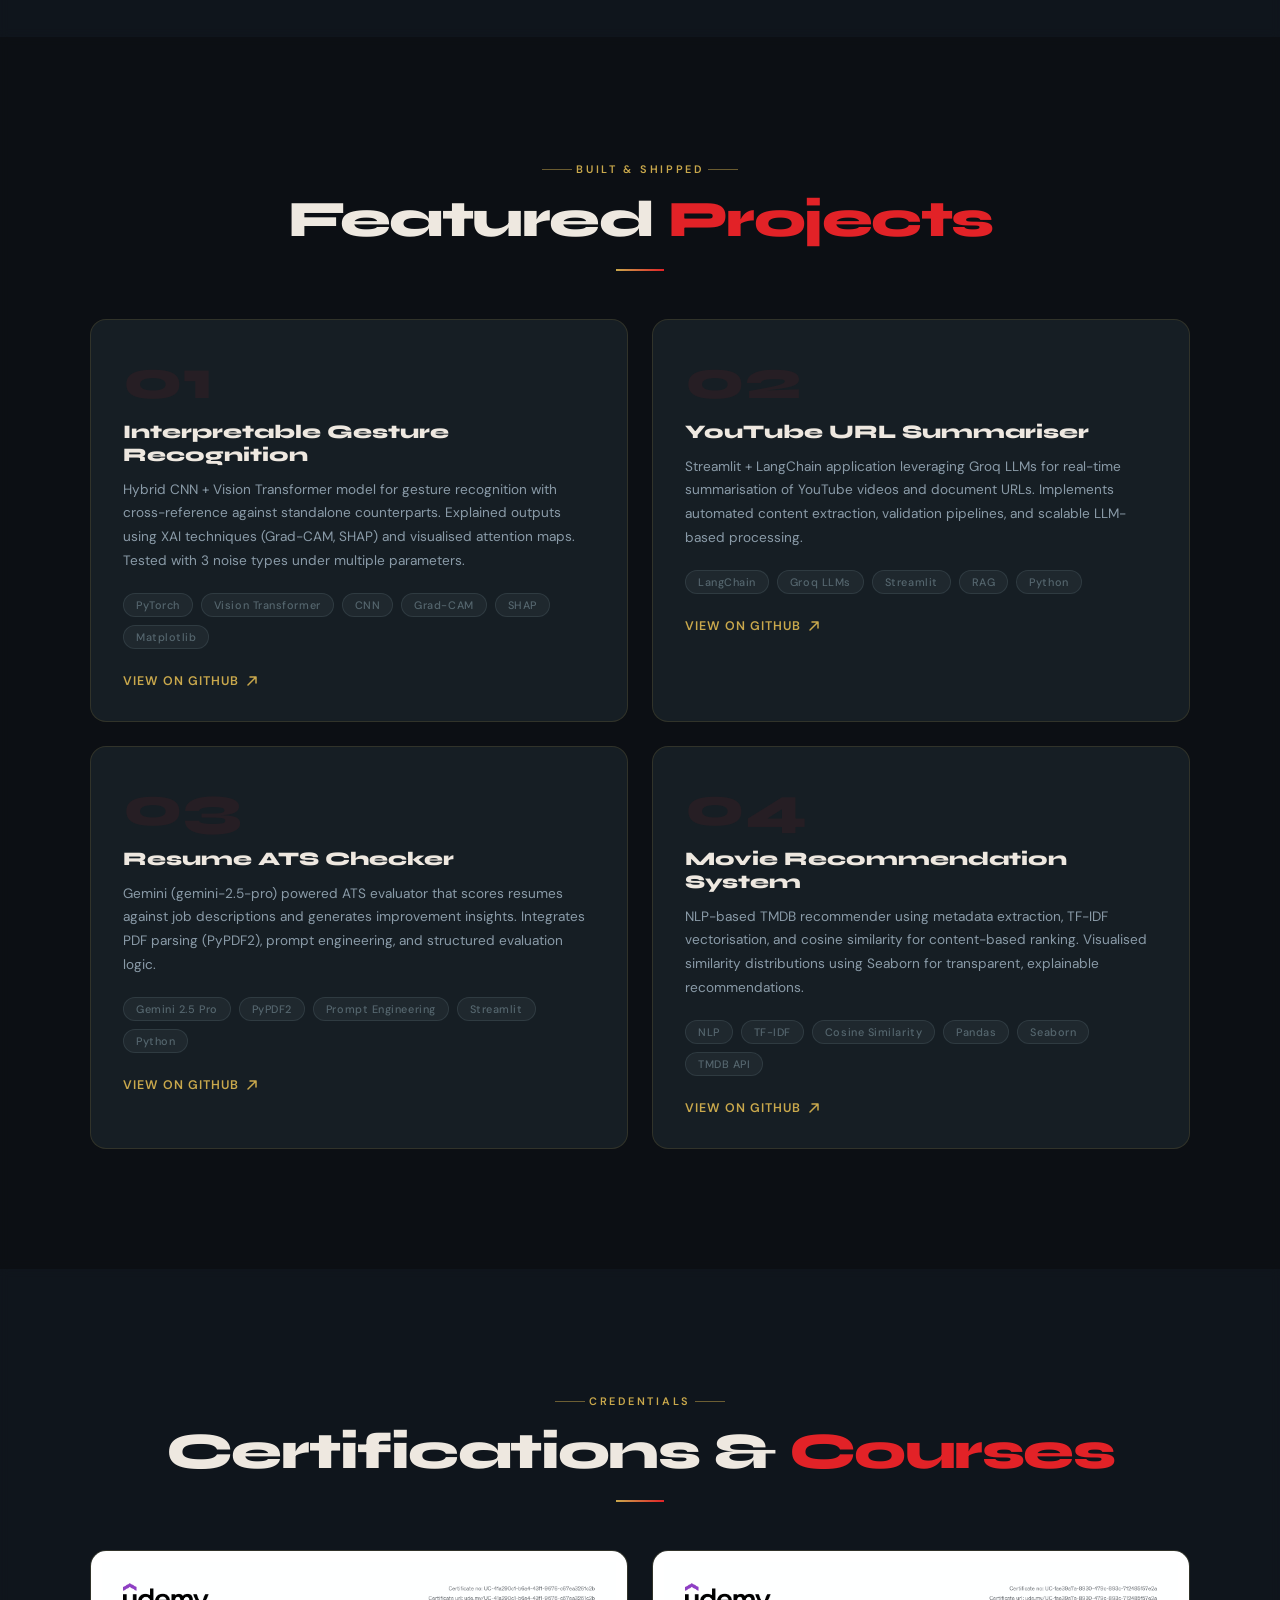
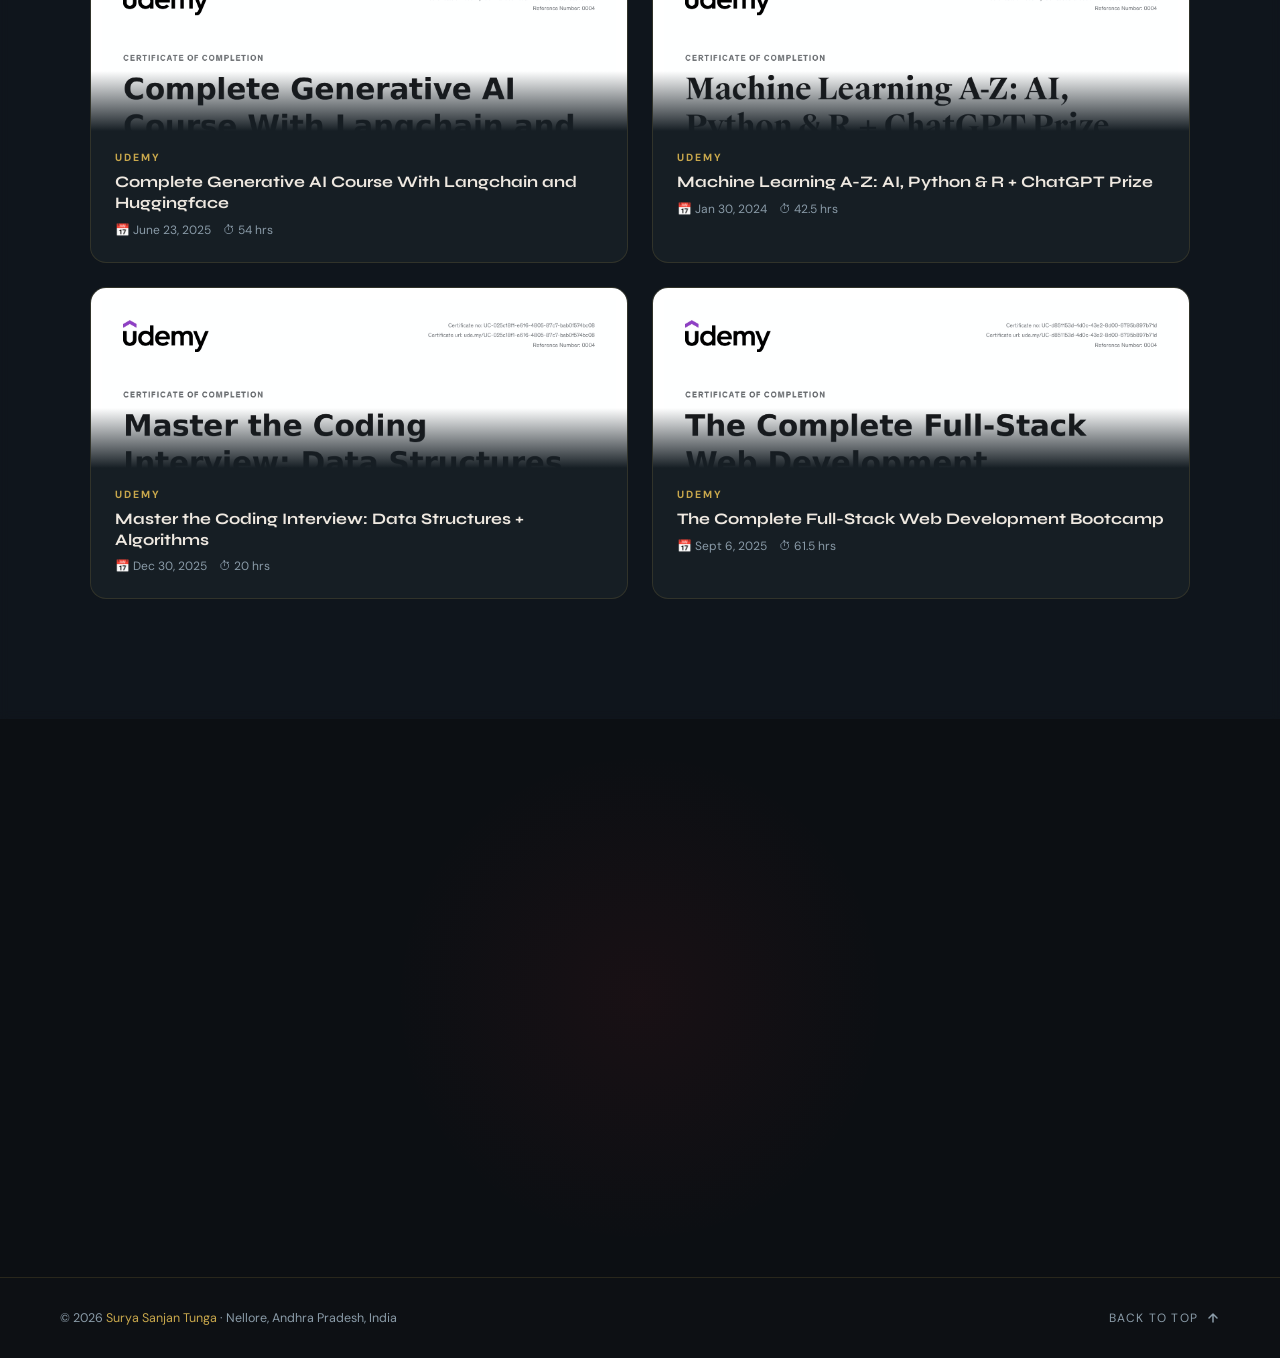
==== commit 55448824: "Optimize index.html and move assets to separate folder" ====
--- a/index.html
+++ b/index.html
@@ -94,7 +94,7 @@
     <!-- Hero Photo -->
     <div class="hero-photo-wrap">
       <div class="hero-photo-frame">
-        <img src="[data-uri]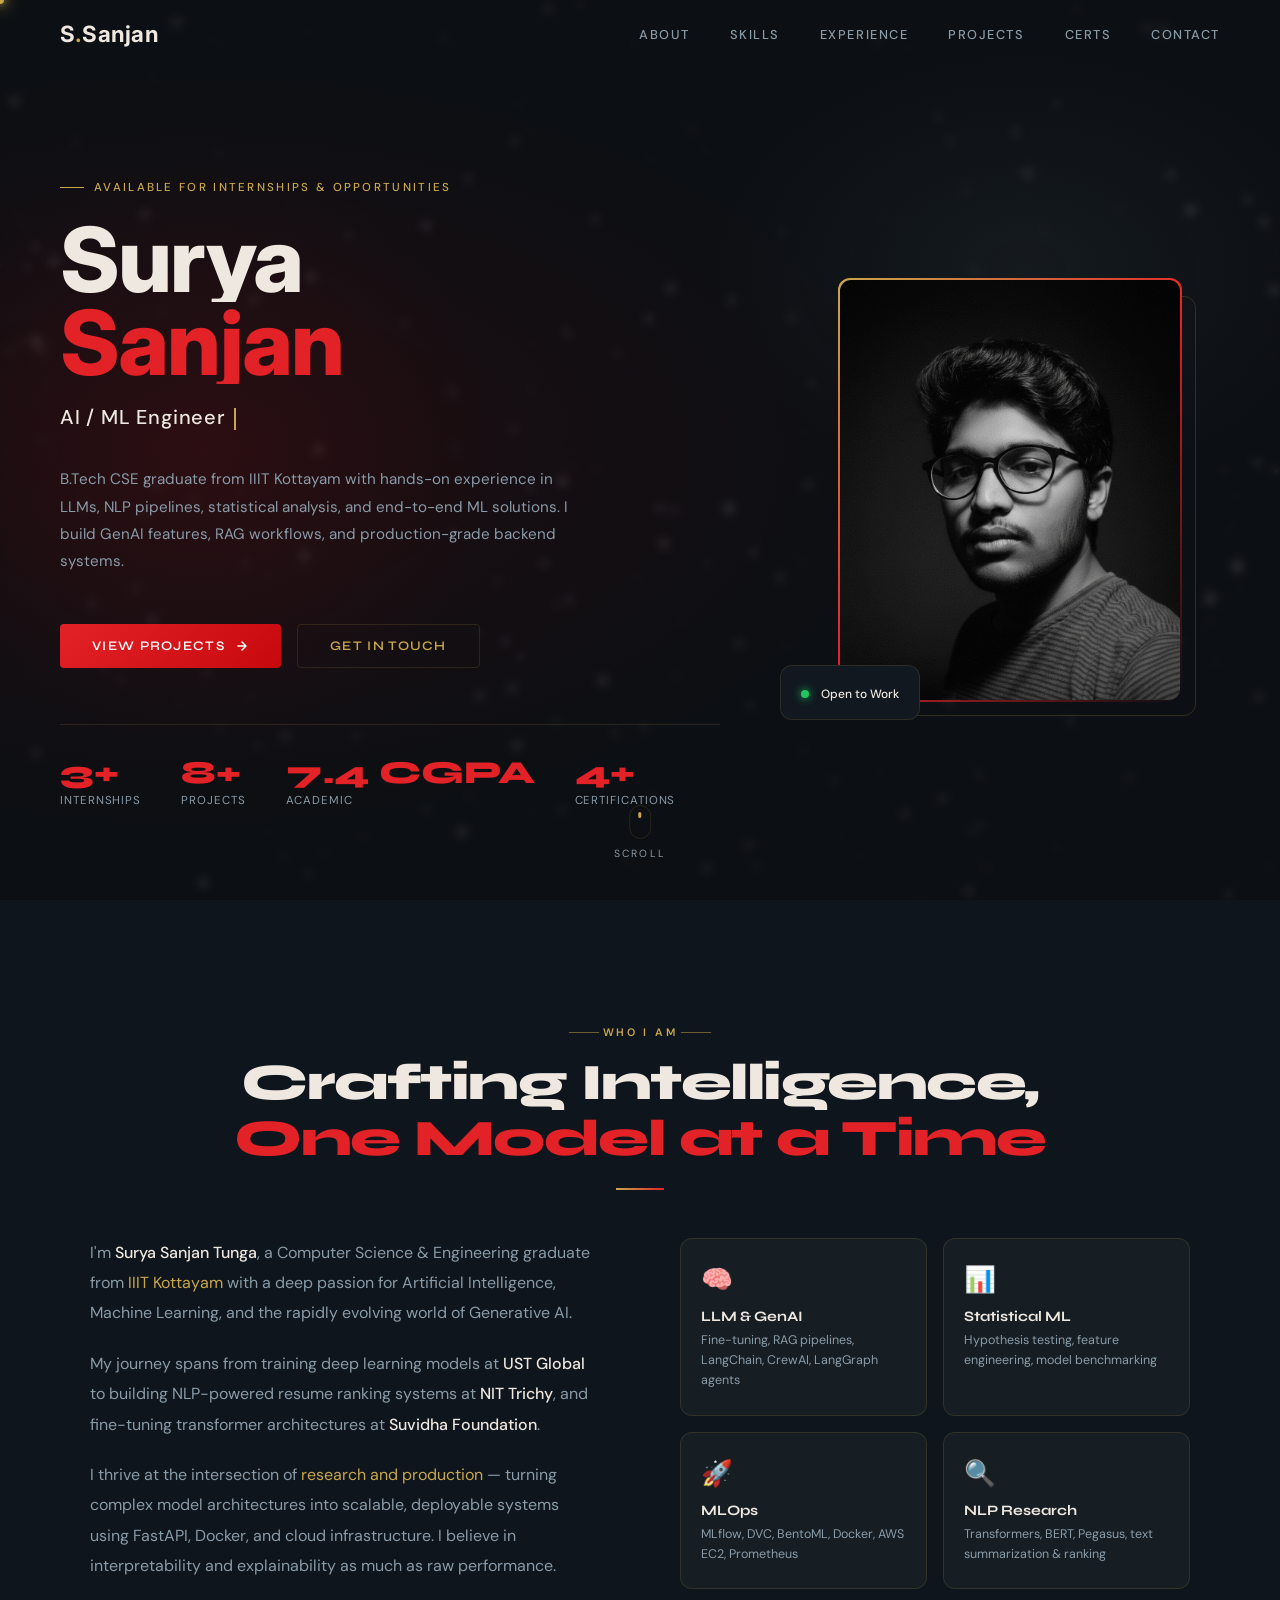
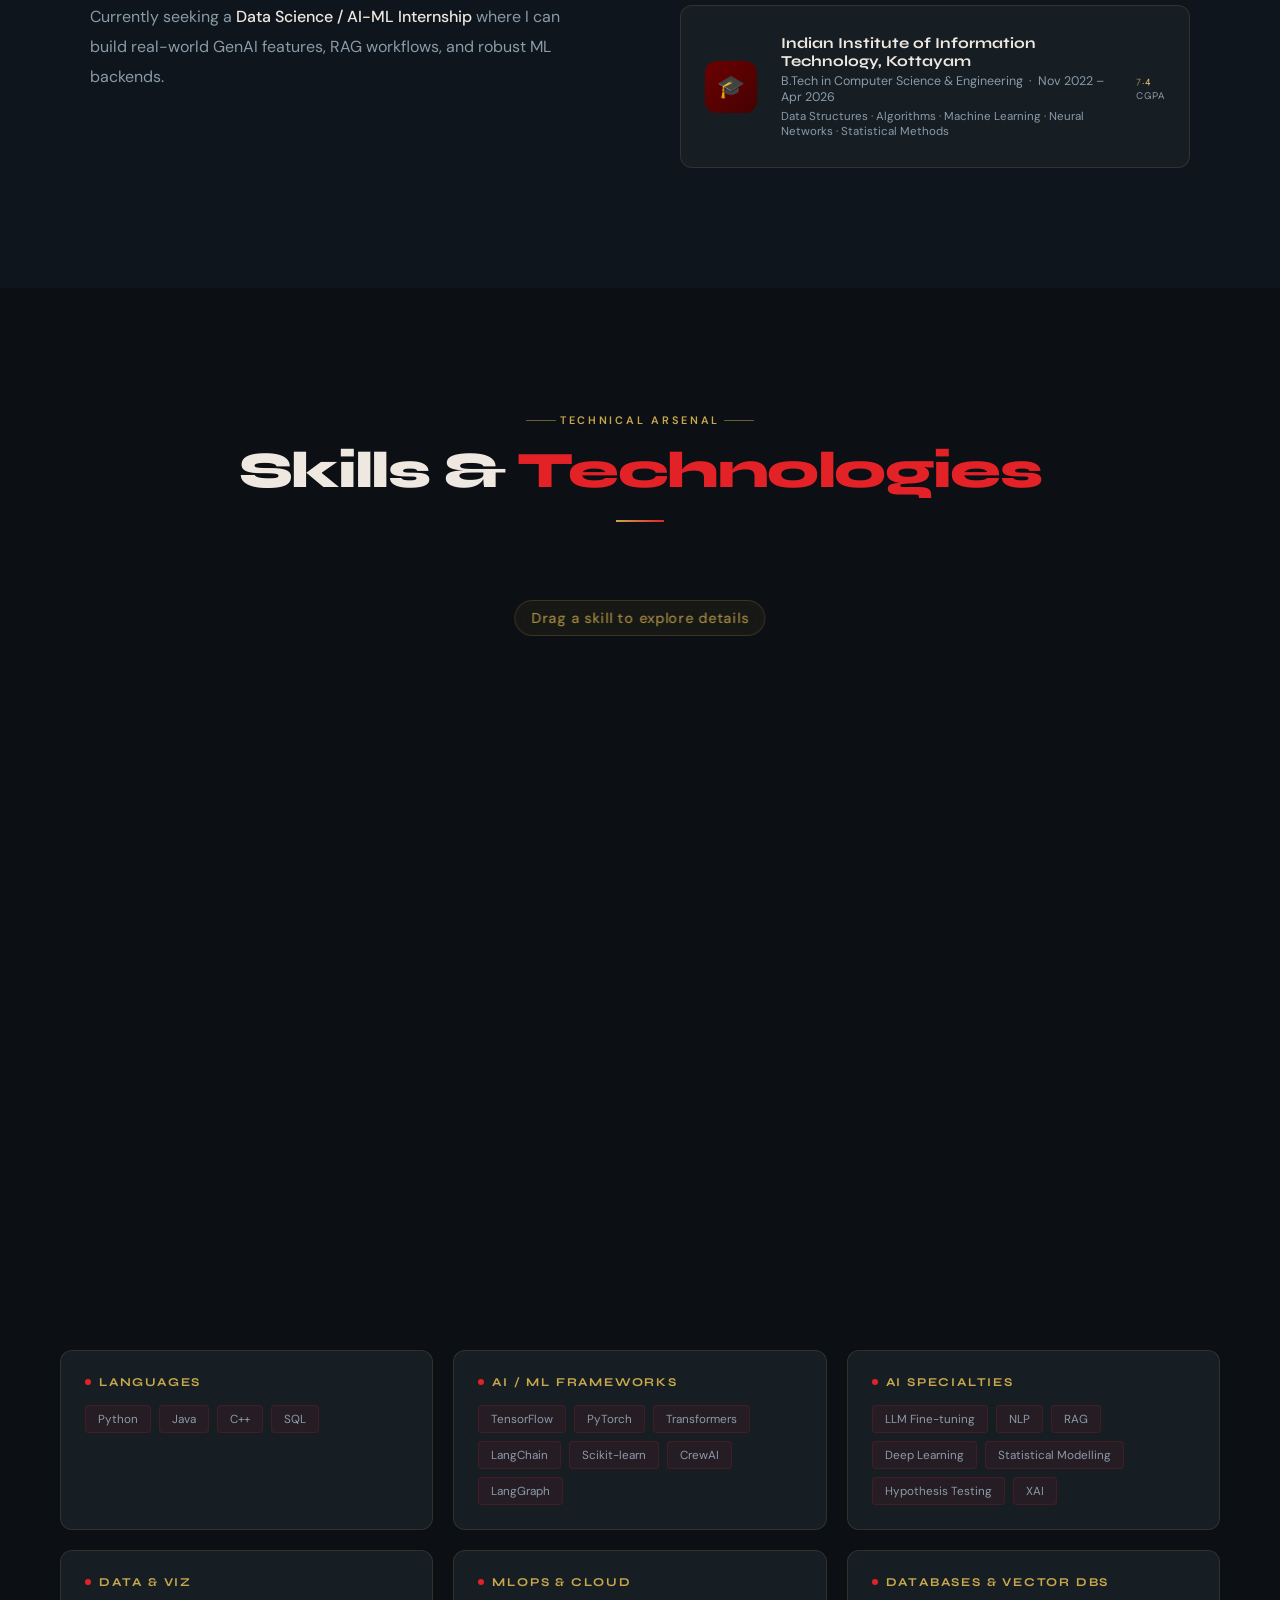
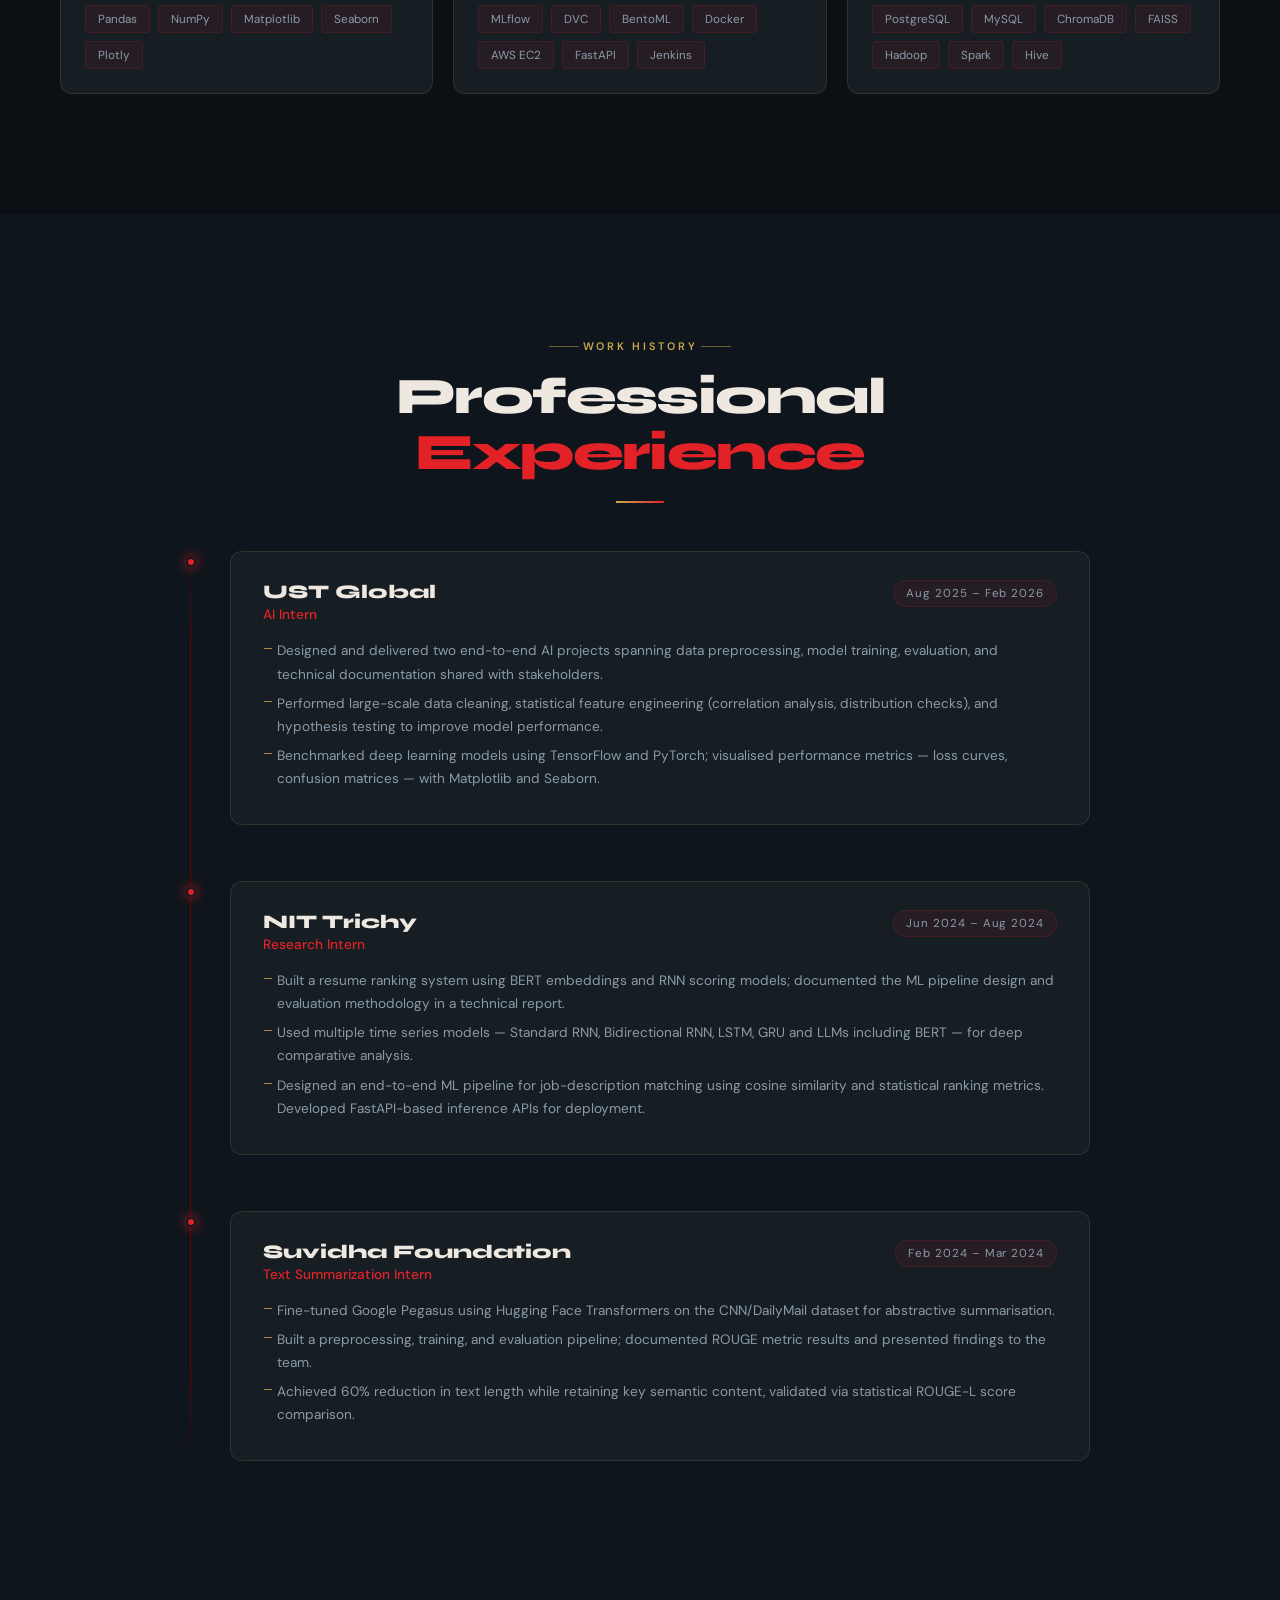
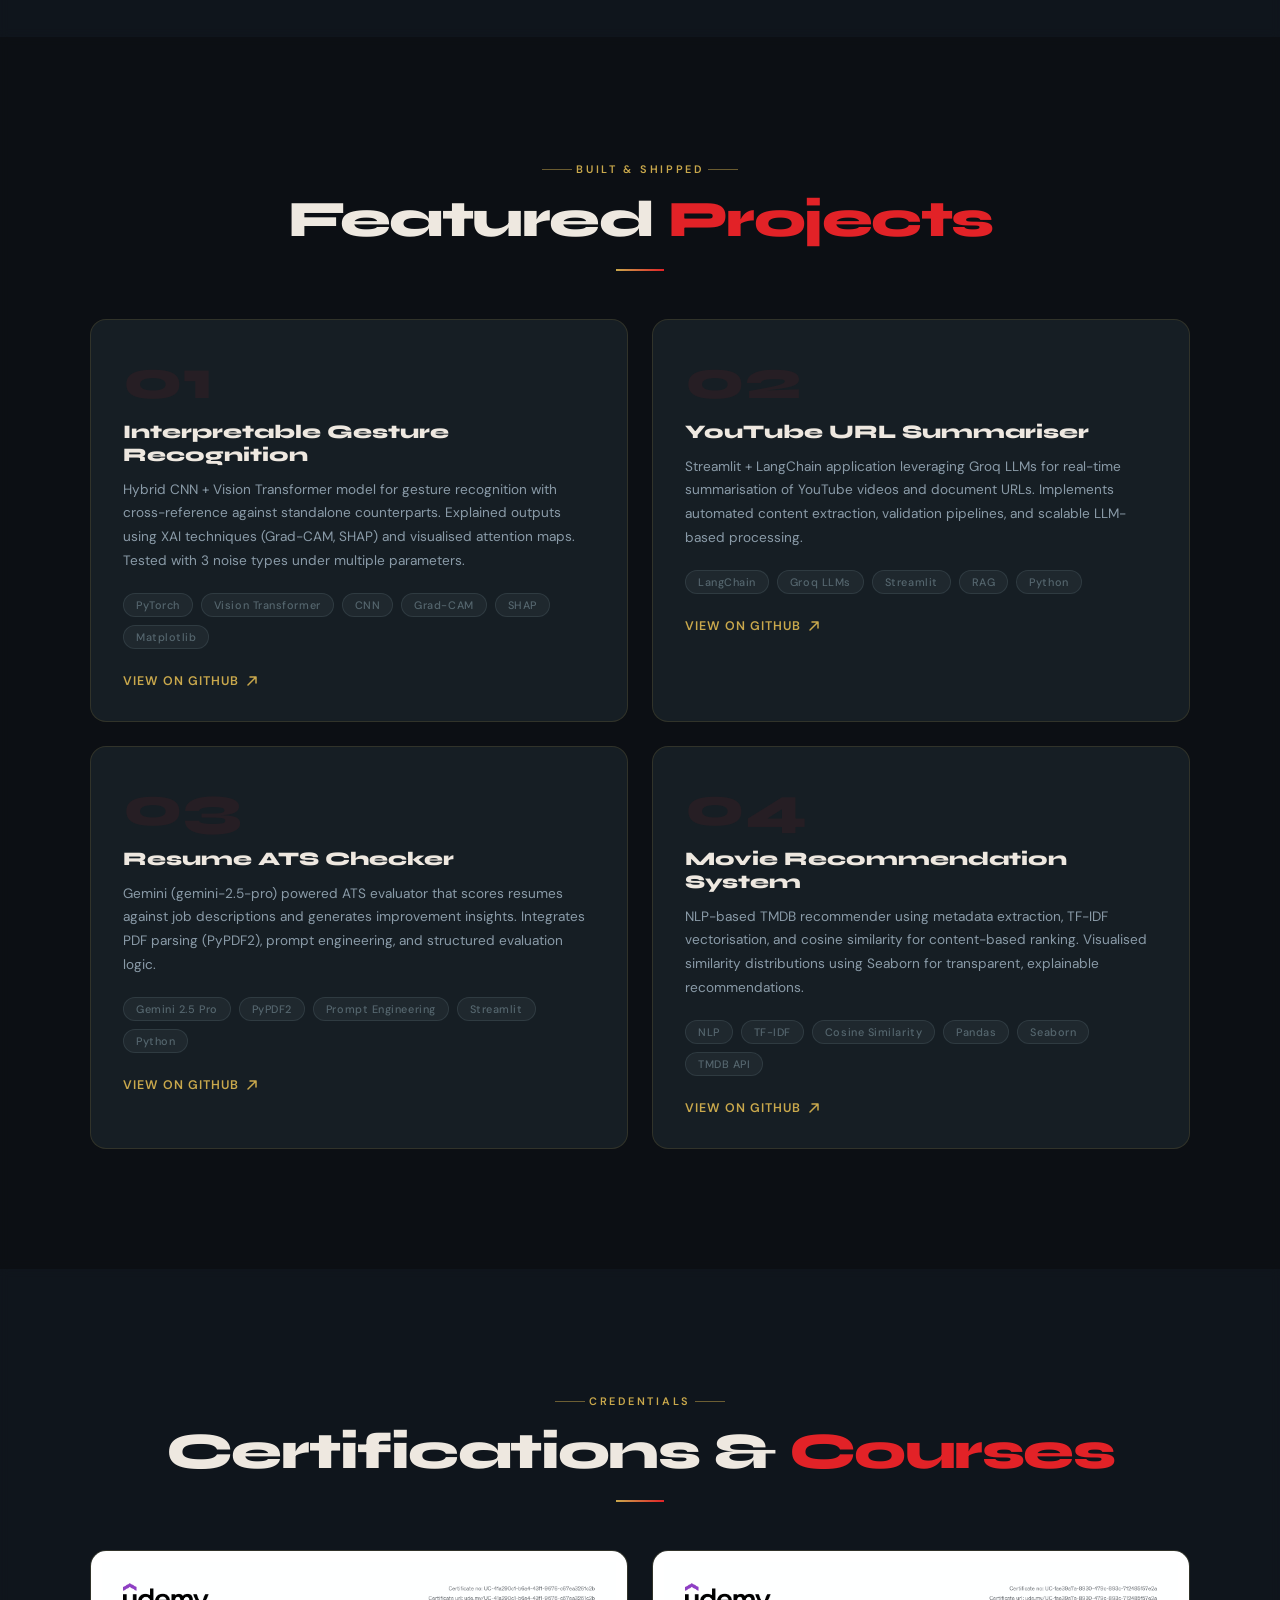
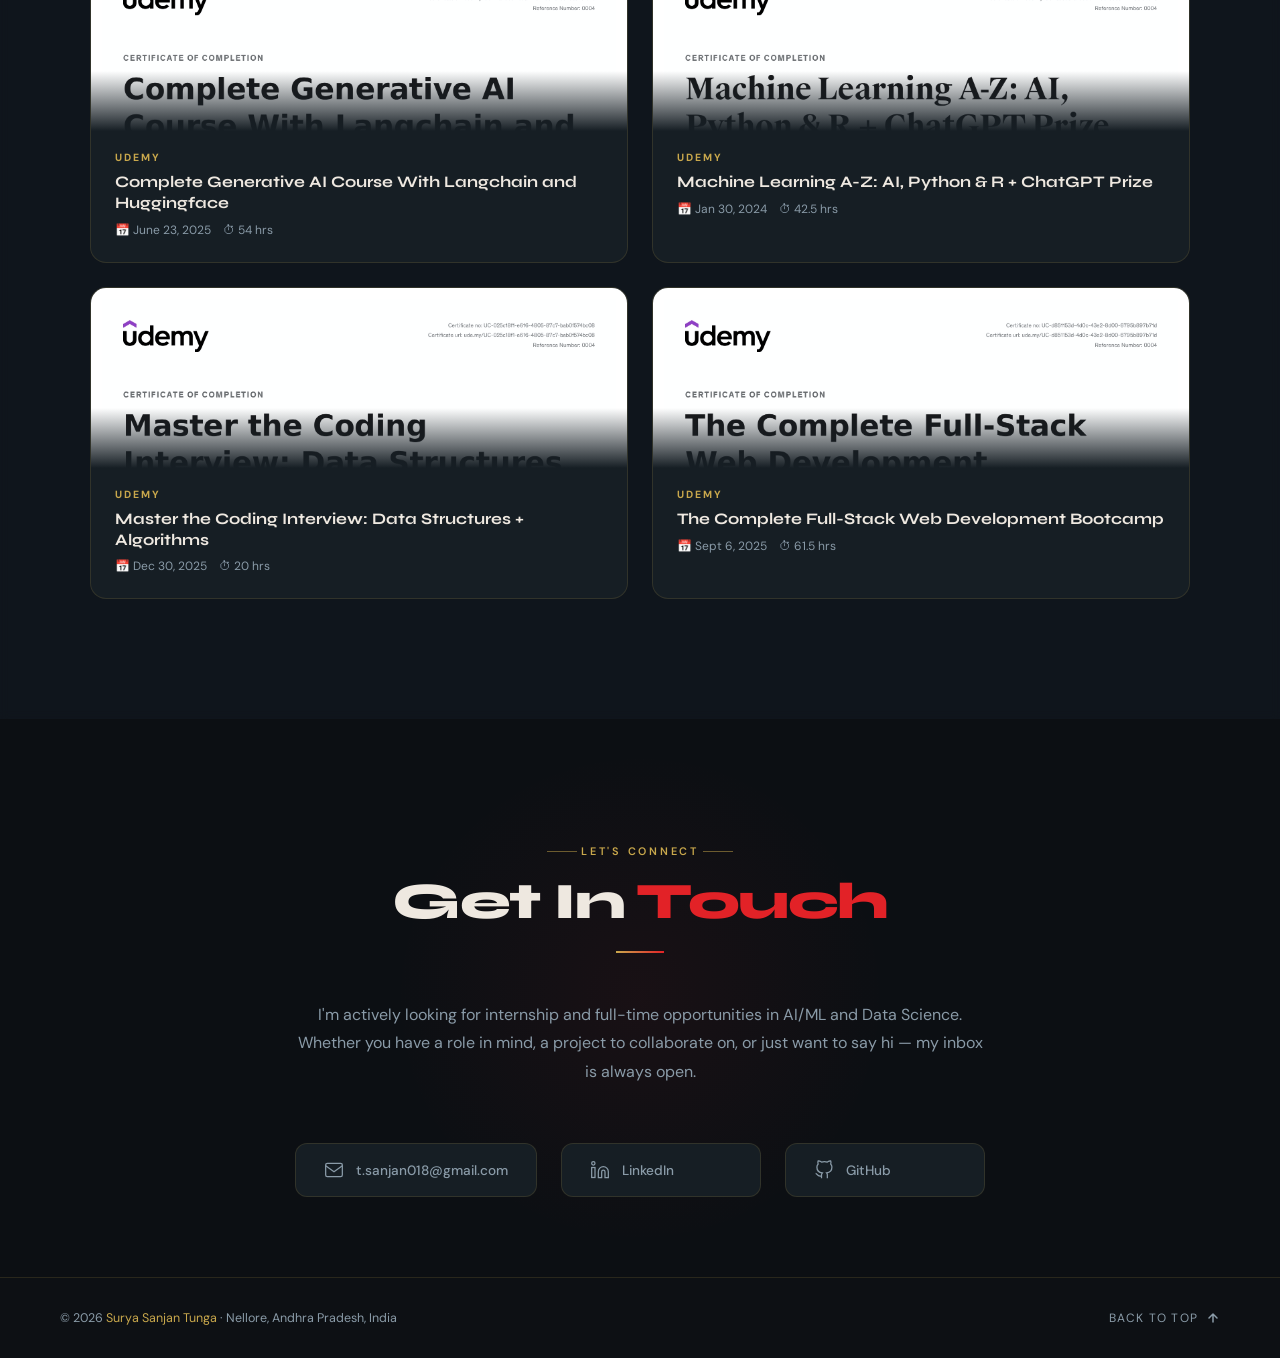
==== commit 3a9723c6: "Trigger GitHub Pages deployment" ====
--- a/index.html
+++ b/index.html
@@ -632,6 +632,6 @@
 <script src="js/orbit.js"></script>
 <script src="js/drag-drop.js"></script>
 <script src="js/main.js"></script>
-
+<!-- deployment test -->
 </body>
 </html>
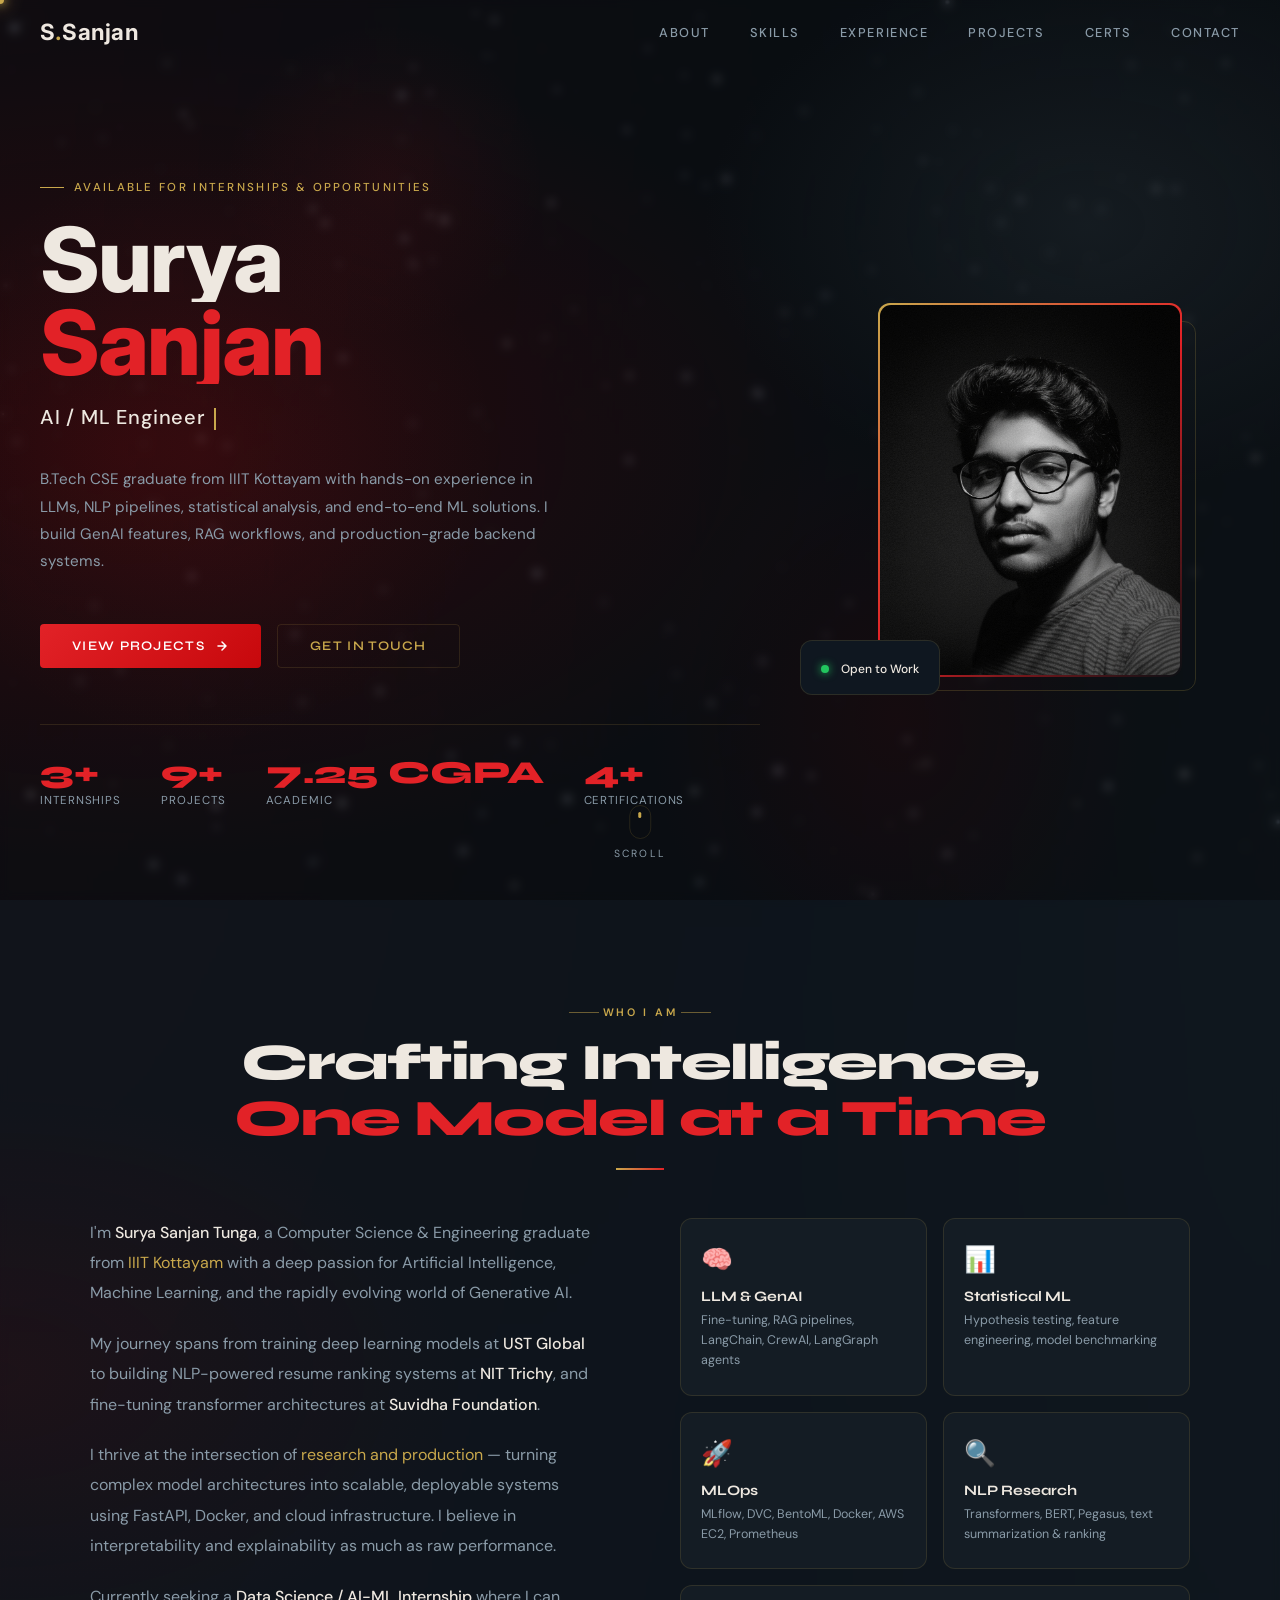
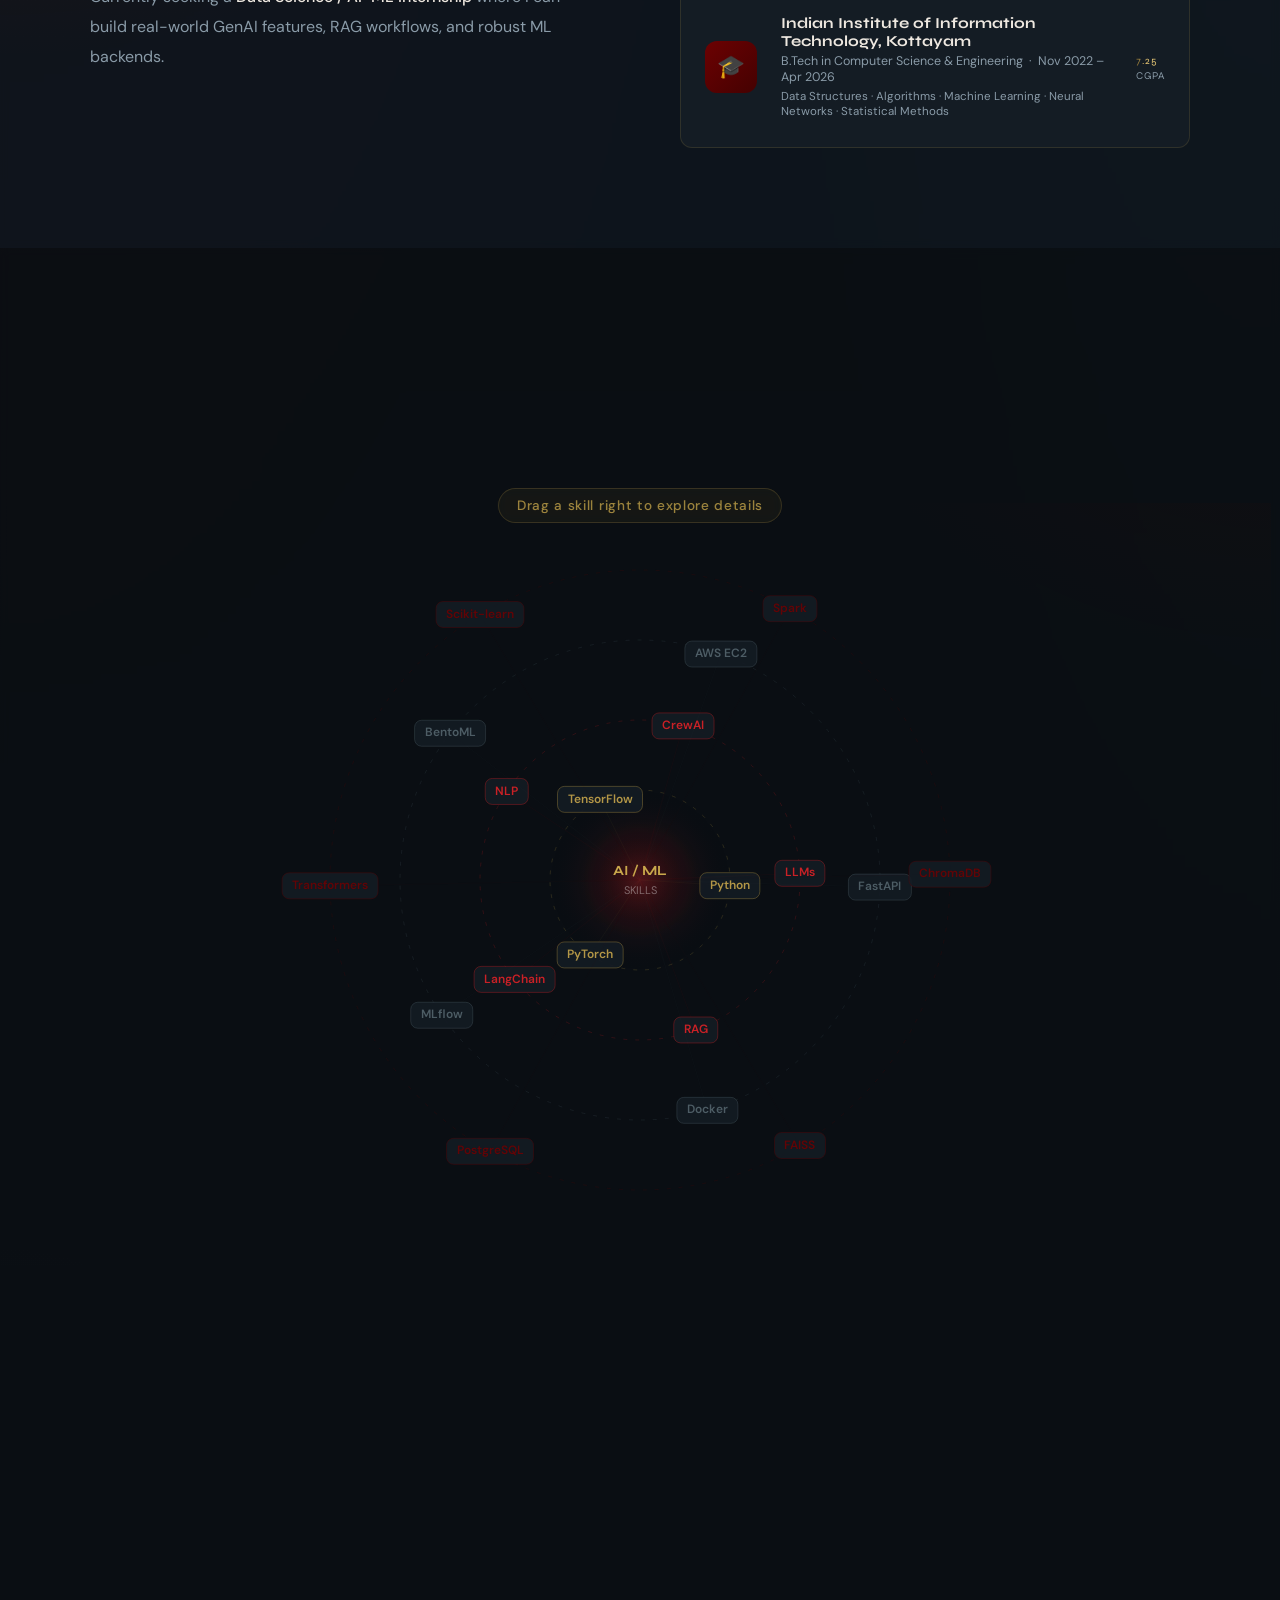
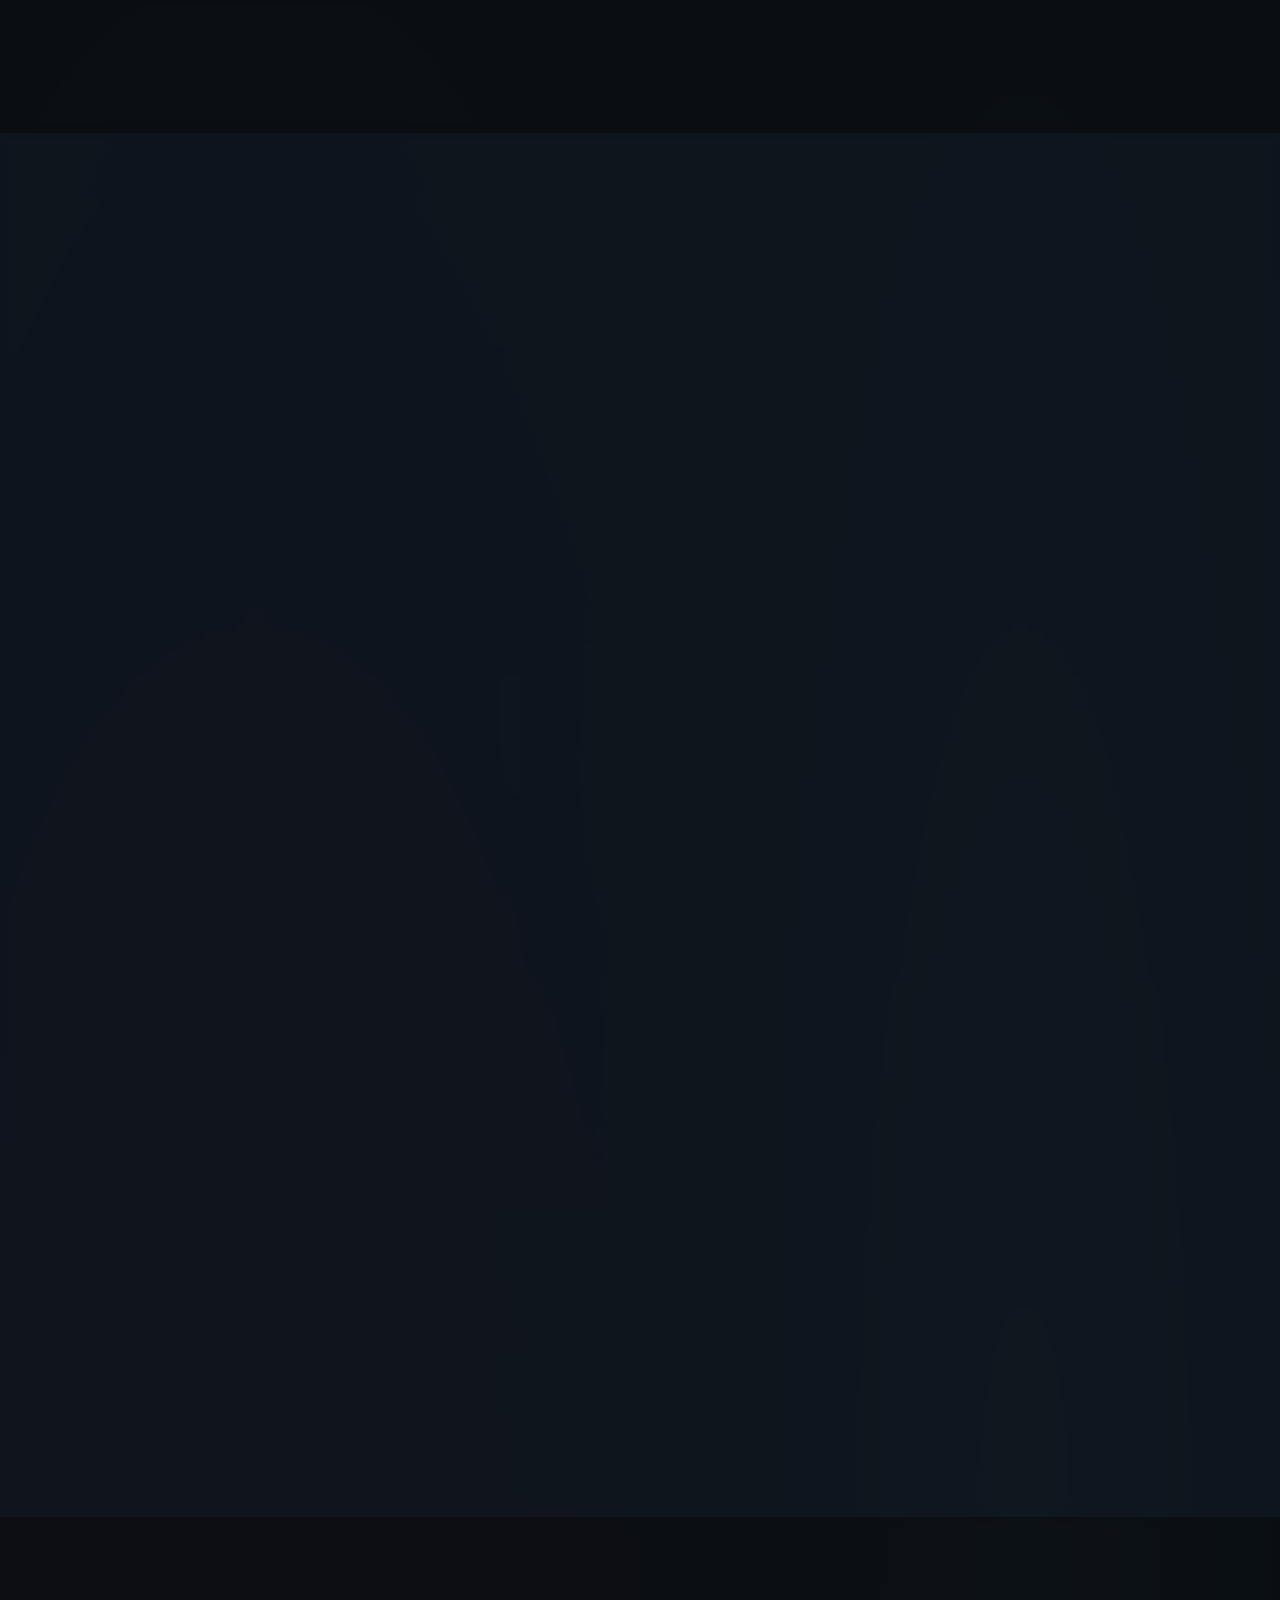
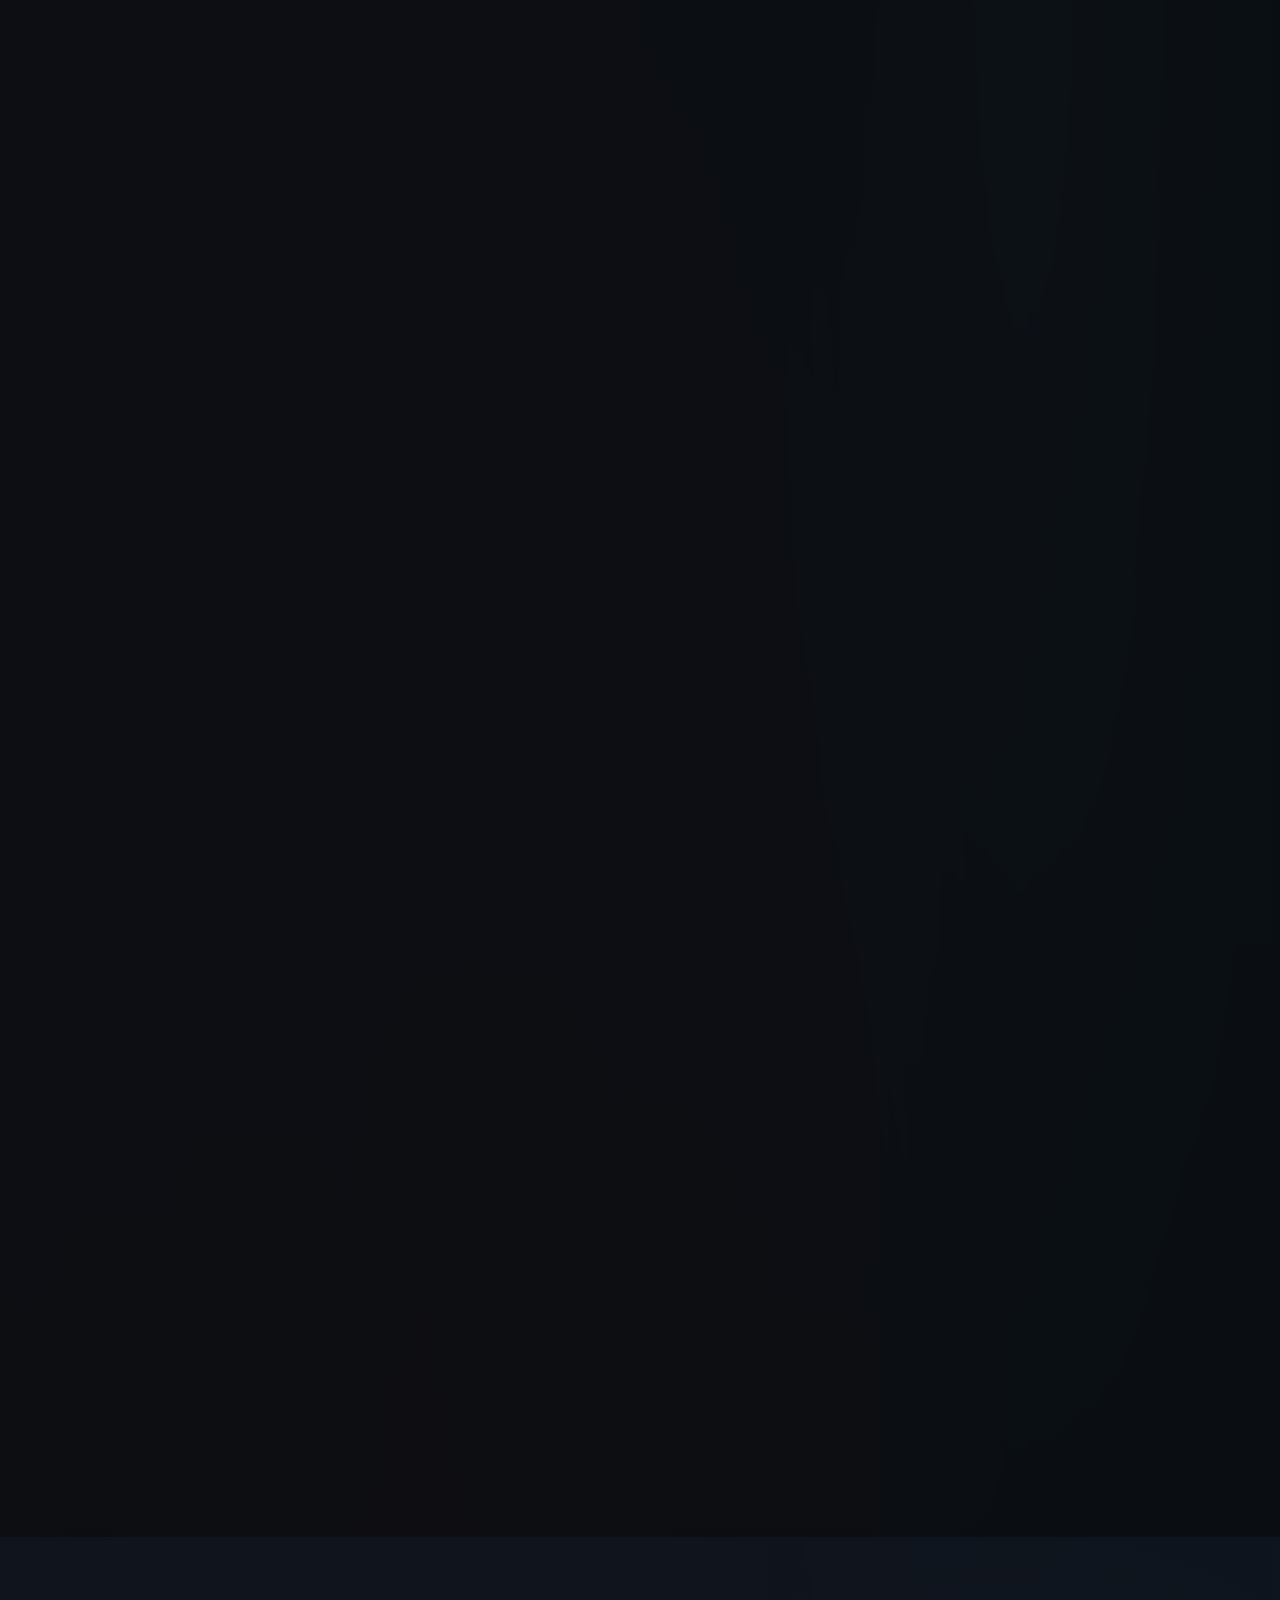
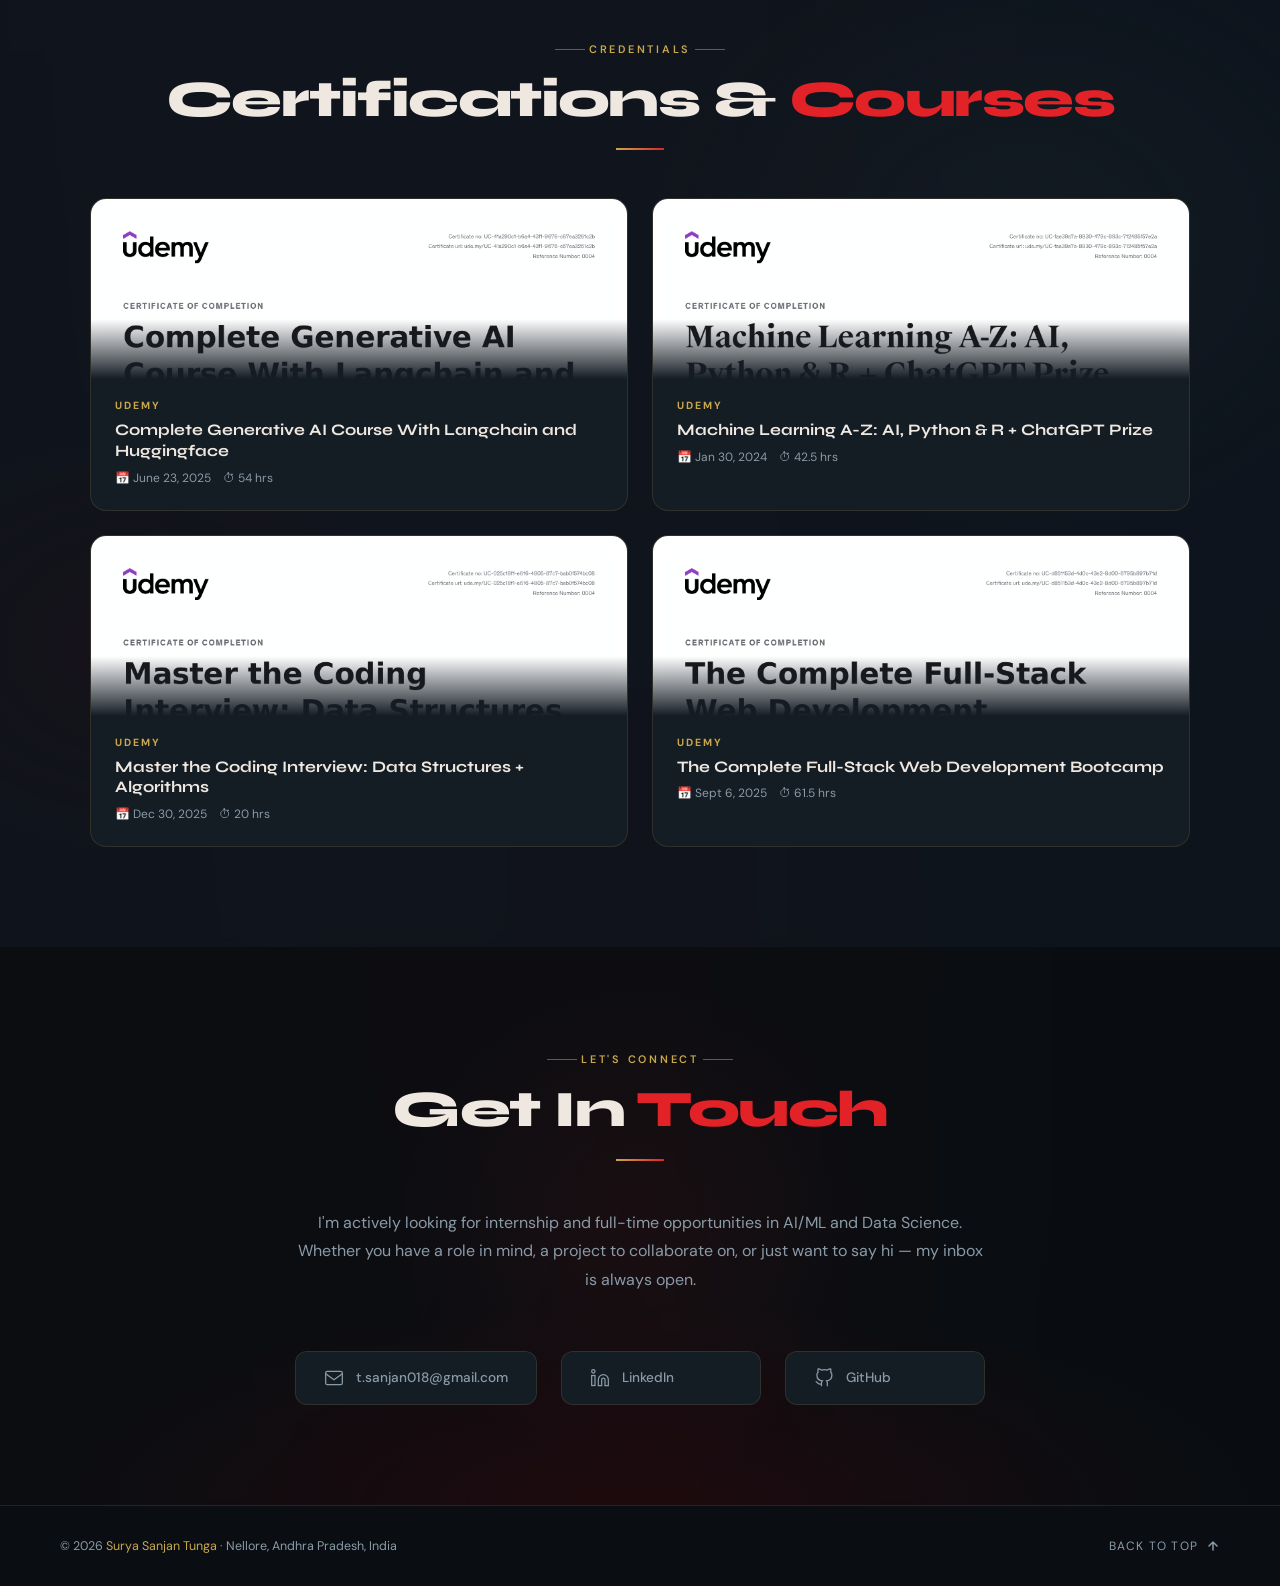
==== commit a994f2a4: "Update portfolio content and fix CGPA stat counter precision. Co-authored-by: Cursor <cursoragent@cu" ====
--- a/index.html
+++ b/index.html
@@ -77,11 +77,11 @@
           <div class="stat-label">Internships</div>
         </div>
         <div>
-          <div class="stat-num" data-target="8" data-suffix="+">0+</div>
+          <div class="stat-num" data-target="9" data-suffix="+">0+</div>
           <div class="stat-label">Projects</div>
         </div>
         <div>
-          <div class="stat-num" data-target="7.4" data-suffix=" CGPA">0</div>
+          <div class="stat-num" data-target="7.25" data-suffix=" CGPA">0</div>
           <div class="stat-label">Academic</div>
         </div>
         <div>
@@ -175,7 +175,7 @@
             <p style="margin-top:4px;font-size:0.72rem;color:var(--text-muted);">Data Structures · Algorithms · Machine Learning · Neural Networks · Statistical Methods</p>
           </div>
           <div class="edu-cgpa">
-            <span class="gold-shimmer">7.4</span>
+            <span class="gold-shimmer">7.25</span>
             <span>CGPA</span>
           </div>
         </div>
@@ -450,6 +450,33 @@
         </div>
         <div class="project-footer">
           <a href="https://github.com/Sanjan2005/Movie-Recommender-System" target="_blank" rel="noopener" class="project-link">
+            View on GitHub
+            <svg width="14" height="14" viewBox="0 0 14 14" fill="none"><path d="M3 11L11 3M11 3H5M11 3v6" stroke="currentColor" stroke-width="1.5" stroke-linecap="round" stroke-linejoin="round"/></svg>
+          </a>
+        </div>
+      </div>
+
+      <!-- Project 5 -->
+      <div class="project-card reveal d5">
+        <div class="project-num">05</div>
+        <div class="project-title">Anime Workout RPG Game</div>
+        <div class="project-desc">
+          A RPG game with anime-themed workout mechanics, integrating AI-powered fitness recommendations
+          based on the user's favourite anime characters and progress tracking.A streak mechanic is also implemented 
+          to encourage users to continue their workout routine and a ranking system like solo leveling system.
+        </div>
+        <div class="project-tech">
+          <span class="tech-pill">Supabase</span>
+          <span class="tech-pill">Next.js 15</span>
+          <span class="tech-pill">TypeScript</span>
+          <span class="tech-pill">Gemini API</span>
+          <span class="tech-pill">Prisma ORM</span>
+          <span class="tech-pill">Tailwind CSS</span>
+          <span class="tech-pill">Vercel</span>
+          <span class="tech-pill">TanStack Query</span>
+        </div>
+        <div class="project-footer">
+          <a href="https://github.com/Sanjan2005/anime-workout" target="_blank" rel="noopener" class="project-link">
             View on GitHub
             <svg width="14" height="14" viewBox="0 0 14 14" fill="none"><path d="M3 11L11 3M11 3H5M11 3v6" stroke="currentColor" stroke-width="1.5" stroke-linecap="round" stroke-linejoin="round"/></svg>
           </a>
--- a/css/style.css
+++ b/css/style.css
@@ -17,9 +17,9 @@
   --gold:        #C9A84C;
   --gold-shine:  #F0D080;
   --gold-dim:    #8A6E2F;
-  --bg:          #0D1014;
-  --bg2:         #111820;
-  --bg3:         #161E24;
+  --bg:          #0A0E12;
+  --bg2:         #0F1720;
+  --bg3:         #141C24;
   --text:        #EEE8E0;
   --text-muted:  #8A9BA8;
   --border:      rgba(201,168,76,0.15);
@@ -40,7 +40,13 @@
 html { scroll-behavior: smooth; }
 body {
   font-family: var(--font-body);
-  background: var(--bg);
+  background:
+    radial-gradient(ellipse 120% 60% at 0% 0%,   rgba(108,1,2,0.22)   0%, transparent 55%),
+    radial-gradient(ellipse 80%  50% at 100% 10%, rgba(34,43,49,0.35)  0%, transparent 50%),
+    radial-gradient(ellipse 60%  70% at 50% 100%, rgba(68,1,1,0.18)    0%, transparent 60%),
+    radial-gradient(ellipse 40%  40% at 80% 60%,  rgba(85,102,110,0.10) 0%, transparent 50%),
+    radial-gradient(ellipse 100% 80% at 20% 80%,  rgba(108,1,2,0.12)   0%, transparent 65%),
+    linear-gradient(180deg, #0A0E12 0%, #0C1118 40%, #0D1219 70%, #0A0E12 100%);
   color: var(--text);
   overflow-x: hidden;
   cursor: none;
@@ -52,6 +58,12 @@
 button { cursor: none; border: none; background: none; font-family: inherit; }
 
 /* ─── CUSTOM CURSOR ──────────────────────────────────────── */
+/* Hidden on touch devices — shown only when a real pointer is present */
+@media (hover: none) and (pointer: coarse) {
+  #cursor-dot, #cursor-ring { display: none !important; }
+  body { cursor: auto; }
+  button { cursor: pointer; }
+}
 #cursor-dot {
   position: fixed;
   width: 8px; height: 8px;
@@ -161,8 +173,7 @@
 section {
   position: relative;
   z-index: 1;
-  /* Semi-transparent so the fixed starfield is visible beneath every section */
-  background: rgba(13, 16, 20, 0.72);
+  background: rgba(10, 14, 18, 0.68);
   backdrop-filter: blur(4px);
   -webkit-backdrop-filter: blur(4px);
 }
@@ -210,8 +221,11 @@
 .hero-bg-gradient {
   position: absolute;
   inset: 0;
-  background: radial-gradient(ellipse 80% 60% at 15% 50%, rgba(108,1,2,0.18) 0%, transparent 70%),
-              radial-gradient(ellipse 40% 40% at 80% 30%, rgba(34,43,49,0.4) 0%, transparent 60%);
+  background:
+    radial-gradient(ellipse 90% 70% at 10% 50%, rgba(108,1,2,0.28)   0%, transparent 65%),
+    radial-gradient(ellipse 50% 50% at 85% 25%, rgba(34,43,49,0.45)  0%, transparent 60%),
+    radial-gradient(ellipse 35% 60% at 70% 80%, rgba(68,1,1,0.20)    0%, transparent 55%),
+    radial-gradient(ellipse 25% 35% at 30% 20%, rgba(226,34,39,0.07) 0%, transparent 50%);
   pointer-events: none;
 }
 .hero-glow {
@@ -520,7 +534,9 @@
 /* ─── ABOUT ──────────────────────────────────────────────── */
 #about {
   padding: 120px 60px;
-  background: rgba(17, 24, 32, 0.72);
+  background:
+    radial-gradient(ellipse 60% 50% at 0% 50%, rgba(108,1,2,0.14) 0%, transparent 60%),
+    rgba(15, 23, 32, 0.74);
 }
 .about-inner {
   max-width: 1100px;
@@ -621,7 +637,10 @@
 /* ─── SKILLS ─────────────────────────────────────────────── */
 #skills {
   padding: 120px 60px;
-  background: rgba(13, 16, 20, 0.70);
+  background:
+    radial-gradient(ellipse 70% 50% at 100% 0%,   rgba(68,1,1,0.16)    0%, transparent 55%),
+    radial-gradient(ellipse 50% 60% at 0%   100%,  rgba(34,43,49,0.20)  0%, transparent 55%),
+    rgba(10, 14, 18, 0.72);
   overflow: visible;  /* Fix 3: was overflow:hidden — that clipped the outer orbit ring */
 }
 /* Fix 3b: wider max-width so orbit canvas center isn't squeezed */
@@ -632,7 +651,8 @@
   width: 100%;
   height: 740px;        /* was 600px; outer orbit dia=660+pill+glow need ~720 */
   position: relative;
-  margin-bottom: 40px;  /* reduced from 60px for tighter spacing */
+  margin-top: 36px;     /* room for the hint pill sitting at top: -22px */
+  margin-bottom: 40px;
   overflow: visible;    /* never clip children */
 }
 
@@ -699,7 +719,9 @@
 /* ─── EXPERIENCE ─────────────────────────────────────────── */
 #experience {
   padding: 120px 60px;
-  background: rgba(17, 24, 32, 0.74);
+  background:
+    radial-gradient(ellipse 50% 60% at 100% 50%, rgba(85,102,110,0.12) 0%, transparent 55%),
+    rgba(15, 23, 32, 0.76);
 }
 .exp-inner { max-width: 900px; margin: 0 auto; }
 .timeline {
@@ -792,7 +814,9 @@
 /* ─── PROJECTS ───────────────────────────────────────────── */
 #projects {
   padding: 120px 60px;
-  background: rgba(13, 16, 20, 0.70);
+  background:
+    radial-gradient(ellipse 60% 50% at 20% 50%, rgba(108,1,2,0.13) 0%, transparent 60%),
+    rgba(10, 14, 18, 0.72);
 }
 .projects-inner { max-width: 1100px; margin: 0 auto; }
 .projects-grid {
@@ -882,7 +906,10 @@
 /* ─── CERTIFICATIONS ─────────────────────────────────────── */
 #certifications {
   padding: 120px 60px;
-  background: rgba(17, 24, 32, 0.74);
+  background:
+    radial-gradient(ellipse 55% 55% at 80% 30%, rgba(34,43,49,0.25)  0%, transparent 55%),
+    radial-gradient(ellipse 40% 40% at 10% 70%, rgba(68,1,1,0.12)    0%, transparent 55%),
+    rgba(15, 23, 32, 0.76);
 }
 .certs-inner { max-width: 1100px; margin: 0 auto; }
 .certs-grid {
@@ -952,7 +979,9 @@
 /* ─── CONTACT ────────────────────────────────────────────── */
 #contact {
   padding: 120px 60px 80px;
-  background: rgba(13, 16, 20, 0.72);
+  background:
+    radial-gradient(ellipse 80% 60% at 50% 100%, rgba(108,1,2,0.18) 0%, transparent 60%),
+    rgba(10, 14, 18, 0.74);
   position: relative;
   overflow: hidden;
 }
@@ -1182,27 +1211,7 @@
   transform: rotate(90deg) scale(1.1);
 }
 
-/* Drop-zone visual ring hint on canvas */
-#orbit-canvas::after {
-  content: '';
-  position: absolute;
-  /* Fix 4: Wider drop zone ring — covers right 40% of canvas */
-  right: -12px;
-  top: 50%;
-  transform: translateY(-50%);
-  width: 200px;
-  height: 280px;
-  border: 2px dashed rgba(201, 168, 76, 0.25);
-  border-radius: 20px;
-  pointer-events: none;
-  opacity: 0;
-  animation: pulseGlowRing 2.5s ease-in-out infinite;
-  z-index: 5;
-}
-#orbit-canvas.hint-shown::after {
-  animation: none;
-  opacity: 0;
-}
+/* drop-zone dashed ring removed — hint pill handles the guidance */
 
 .skill-detail-content {
   animation: slideInFromRight 0.45s var(--ease-smooth);
@@ -1280,12 +1289,12 @@
 }
 
 #orbit-canvas::before {
-  content: 'Drag a skill to explore details';
-  position: absolute;
-  top: 30px;
+  content: 'Drag a skill right to explore details';
+  position: absolute;
+  top: -22px;
   left: 50%;
   transform: translateX(-50%);
-  font-size: 0.9rem;
+  font-size: 0.85rem;
   color: var(--gold);
   text-align: center;
   pointer-events: none;
@@ -1294,7 +1303,7 @@
   z-index: 25;
   opacity: 0.8;
   animation: fadeInScale 0.6s var(--ease-smooth) 0.5s both, floatHint 3s ease-in-out 0.5s infinite;
-  padding: 8px 16px;
+  padding: 8px 18px;
   background: rgba(201, 168, 76, 0.08);
   border: 1px solid rgba(201, 168, 76, 0.25);
   border-radius: 20px;
@@ -1309,22 +1318,7 @@
   pointer-events: none;
 }
 
-#orbit-canvas::after {
-  content: '';
-  position: absolute;
-  inset: -12px;
-  border: 2px solid var(--gold);
-  border-radius: 20px;
-  pointer-events: none;
-  opacity: 0;
-  animation: pulseGlowRing 2.5s ease-in-out infinite;
-  z-index: 5;
-}
-
-#orbit-canvas.hint-shown::after {
-  animation: none;
-  opacity: 0;
-}
+/* yellow border box removed */
 
 /* ─── ENHANCED MICRO-INTERACTIONS ────────────────────────────── */
 .btn-primary {
@@ -1410,31 +1404,226 @@
 section:nth-of-type(6) { animation-delay: 0.5s; }
 
 /* ─── RESPONSIVE ─────────────────────────────────────────── */
-@media (max-width: 1024px) {
-  #nav { padding: 18px 30px; }
-  #nav.scrolled { padding: 12px 30px; }
-  #hero { padding: 0 30px; }
-  .hero-inner { grid-template-columns: 1fr; gap: 60px; text-align: center; }
-  .hero-text { padding-top: 120px; }
+
+/* ── Ultra-wide / Large Desktop (≥ 1600px) ─────────────── */
+@media (min-width: 1600px) {
+  .hero-inner      { max-width: 1400px; grid-template-columns: 1fr 480px; gap: 100px; }
+  .hero-name       { font-size: clamp(4rem, 5.5vw, 7rem); }
+  .hero-photo-frame { width: 380px; height: 460px; }
+  .about-inner, .skills-inner, .exp-inner, .projects-inner, .certs-inner, .contact-inner {
+    max-width: 1400px;
+  }
+  .skills-categories { grid-template-columns: repeat(4, 1fr); }
+  .projects-grid    { grid-template-columns: repeat(2, 1fr); }
+  .certs-grid       { grid-template-columns: repeat(4, 1fr); }
+}
+
+/* ── Standard Desktop (1024–1599px) — mostly default, tweaks only ── */
+@media (min-width: 1024px) and (max-width: 1280px) {
+  #nav { padding: 18px 40px; }
+  #nav.scrolled { padding: 12px 40px; }
+  #hero { padding: 0 40px; }
+  .hero-inner { gap: 60px; }
+  .hero-photo-frame { width: 300px; height: 370px; }
+  #about, #skills, #experience, #projects, #certifications, #contact { padding: 100px 40px; }
+  .skills-categories { grid-template-columns: repeat(3, 1fr); }
+}
+
+/* ── Tablet Landscape (768–1023px) ─────────────────────── */
+@media (max-width: 1023px) {
+  /* Nav */
+  #nav { padding: 16px 28px; }
+  #nav.scrolled { padding: 12px 28px; }
+  .nav-links { gap: 18px; }
+  .nav-links a { font-size: 0.72rem; letter-spacing: 0.08em; }
+
+  /* Hero */
+  #hero { padding: 0 28px; }
+  .hero-inner {
+    grid-template-columns: 1fr;
+    gap: 48px;
+    text-align: center;
+  }
+  .hero-text { padding-top: 110px; }
   .hero-photo-wrap { order: -1; justify-content: center; padding-top: 0; }
-  .hero-photo-frame { width: 260px; height: 320px; }
+  .hero-photo-frame { width: 240px; height: 295px; }
   .hero-actions { justify-content: center; }
-  .hero-stats { justify-content: center; }
-  .hero-desc { margin-left: auto; margin-right: auto; }
+  .hero-stats { justify-content: center; gap: 28px; }
+  .hero-desc { margin-left: auto; margin-right: auto; max-width: 480px; }
   .hero-eyebrow { justify-content: center; }
-  #about, #skills, #experience, #projects, #certifications, #contact { padding: 80px 30px; }
-  .about-grid { grid-template-columns: 1fr; gap: 48px; }
-  .skills-categories { grid-template-columns: 1fr 1fr; }
-  .projects-grid { grid-template-columns: 1fr; }
+
+  /* Sections */
+  #about, #skills, #experience, #projects, #certifications, #contact {
+    padding: 80px 28px;
+  }
+  .about-grid { grid-template-columns: 1fr; gap: 44px; }
+  .about-cards { grid-template-columns: repeat(2, 1fr); }
+
+  /* Skills orbit — scale down canvas on tablet */
+  #orbit-canvas { height: 560px; }
+  .skills-categories { grid-template-columns: repeat(2, 1fr); gap: 14px; }
+
+  /* Experience */
+  .timeline { padding-left: 28px; }
+  .timeline-dot { left: -32px; }
+  .timeline-card { padding: 22px 24px; }
+  .timeline-header { flex-direction: column; gap: 10px; align-items: flex-start; }
+  .timeline-period { align-self: flex-start; }
+
+  /* Projects */
+  .projects-grid { grid-template-columns: 1fr; gap: 20px; }
+
+  /* Certifications */
+  .certs-grid { grid-template-columns: repeat(2, 1fr); gap: 20px; }
+
+  /* Footer */
+  footer { flex-direction: column; gap: 14px; text-align: center; padding: 22px 28px; }
+
+  /* Skill detail panel — hide behind content on tablet, use bottom sheet behaviour */
+  #skill-detail-panel {
+    width: calc(100% - 48px);
+    max-width: 420px;
+    right: 50%;
+    top: auto;
+    bottom: 24px;
+    transform: translateX(50%) translateY(120px);
+    max-height: 60vh;
+  }
+  #skill-detail-panel.active {
+    transform: translateX(50%) translateY(0);
+    top: auto;
+  }
+}
+
+/* ── Tablet Portrait / Large Mobile (540–767px) ─────────── */
+@media (max-width: 767px) {
+  /* Nav */
+  #nav { padding: 14px 20px; }
+  #nav.scrolled { padding: 10px 20px; }
+  .nav-links { gap: 14px; }
+  .nav-links a { font-size: 0.68rem; }
+
+  /* Hero */
+  #hero { padding: 0 20px; }
+  .hero-text { padding-top: 100px; }
+  .hero-photo-frame { width: 200px; height: 248px; }
+  .hero-stats { flex-wrap: wrap; gap: 20px; }
+  .stat-num { font-size: 1.6rem; }
+  .btn-primary, .btn-ghost { padding: 12px 24px; font-size: 0.75rem; }
+
+  /* Sections */
+  #about, #skills, #experience, #projects, #certifications, #contact {
+    padding: 64px 20px;
+  }
+  .section-title { font-size: clamp(1.6rem, 6vw, 2.4rem); }
+
+  /* About */
+  .about-cards { grid-template-columns: 1fr; }
+  .about-edu { flex-direction: column; align-items: flex-start; gap: 16px; }
+  .edu-cgpa { margin-left: 0; }
+
+  /* Skills orbit */
+  #orbit-canvas { height: 420px; }
+  .skills-categories { grid-template-columns: 1fr; gap: 12px; }
+  #orbit-canvas::before { font-size: 0.78rem; }
+
+  /* Projects */
+  .project-card { padding: 24px 20px; }
+  .project-num { font-size: 2.5rem; }
+
+  /* Certifications */
   .certs-grid { grid-template-columns: 1fr; }
-  footer { flex-direction: column; gap: 16px; text-align: center; padding: 24px 30px; }
-  .nav-links { gap: 20px; }
-}
-@media (max-width: 640px) {
+
+  /* Contact */
+  .contact-links { flex-direction: column; align-items: stretch; }
+  .contact-link { min-width: unset; justify-content: center; }
+
+  /* Timeline */
+  .timeline-company { font-size: 1rem; }
+
+  /* Detail panel stays bottom sheet */
+  #skill-detail-panel {
+    width: calc(100% - 32px);
+    max-width: none;
+    right: 50%;
+    bottom: 16px;
+    max-height: 55vh;
+  }
+}
+
+/* ── Mobile (≤ 480px) ───────────────────────────────────── */
+@media (max-width: 480px) {
   .nav-links { display: none; }
-  .skills-categories { grid-template-columns: 1fr; }
-  .hero-stats { flex-wrap: wrap; gap: 24px; }
-  .contact-links { flex-direction: column; align-items: center; }
+
+  #hero { min-height: 100svh; }
+  .hero-text { padding-top: 90px; }
+  .hero-photo-frame { width: 170px; height: 210px; }
+  .hero-stats { gap: 16px; }
+  .stat-num { font-size: 1.4rem; }
+  .hero-photo-badge { padding: 12px 14px; bottom: -14px; left: -10px; }
+  .badge-text { font-size: 0.68rem; }
+
+  /* Sections */
+  #about, #skills, #experience, #projects, #certifications, #contact {
+    padding: 56px 16px;
+  }
+  .section-title { font-size: clamp(1.4rem, 7vw, 2rem); }
+
+  /* Orbit canvas — compact on small phones */
+  #orbit-canvas { height: 340px; }
+  /* Hide desktop hint text; orbit.js injects its own mobile hint */
+  #orbit-canvas::before { display: none; }
+  #orbit-canvas::after  { display: none; }
+
+  /* Timeline */
+  .timeline { padding-left: 22px; }
+  .timeline-dot { left: -26px; width: 8px; height: 8px; }
+  .timeline-card { padding: 18px 16px; }
+  .timeline-bullets li { font-size: 0.78rem; }
+
+  /* Project */
+  .project-card { padding: 20px 16px; }
+
+  /* Skills categories */
+  .skill-cat { padding: 18px 16px; }
+  .skill-tag { font-size: 0.68rem; }
+
+  /* Detail panel */
+  #skill-detail-panel {
+    bottom: 0;
+    left: 0;
+    right: 0;
+    width: 100%;
+    border-radius: 20px 20px 0 0;
+    transform: translateX(0) translateY(100%);
+    max-height: 70vh;
+  }
+  #skill-detail-panel.active {
+    transform: translateX(0) translateY(0);
+    top: auto;
+  }
+
+  /* Footer */
+  footer { padding: 18px 16px; }
+
+  /* Buttons stack on very small */
+  .hero-actions { flex-direction: column; align-items: center; }
+  .btn-primary, .btn-ghost { width: 100%; max-width: 280px; justify-content: center; }
+}
+
+/* ── Mobile hint override — show double-tap hint on touch ── */
+@media (hover: none) and (pointer: coarse) {
+  /* Replace "Drag a skill" hint with "Double-tap" hint via CSS custom property trick */
+  #orbit-canvas::before {
+    content: 'Double-tap a skill to explore details';
+    display: block;
+    font-size: 0.78rem;
+    white-space: normal;
+    text-align: center;
+    padding: 7px 14px;
+  }
+  /* Keep cursor as default everywhere on touch */
+  body, button, a, canvas { cursor: default !important; }
 }
 
 /* Noise texture overlay */
